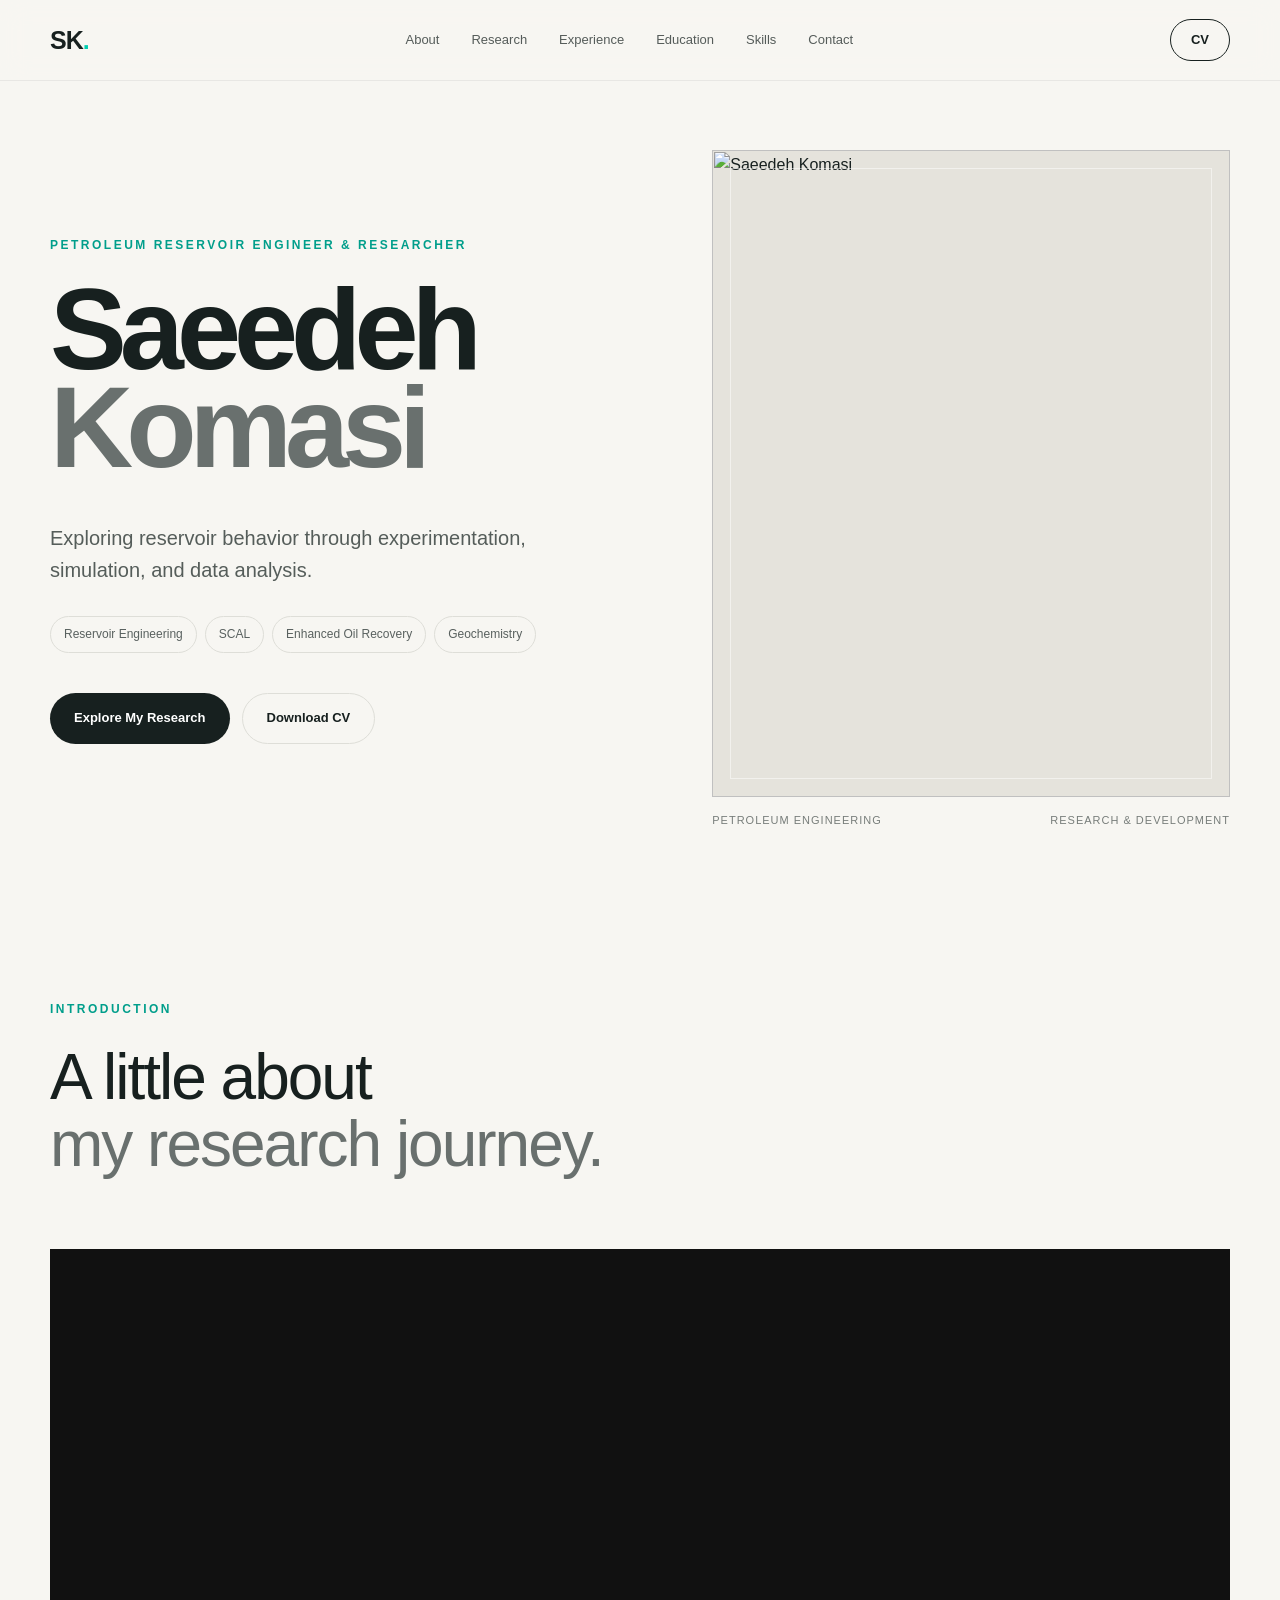
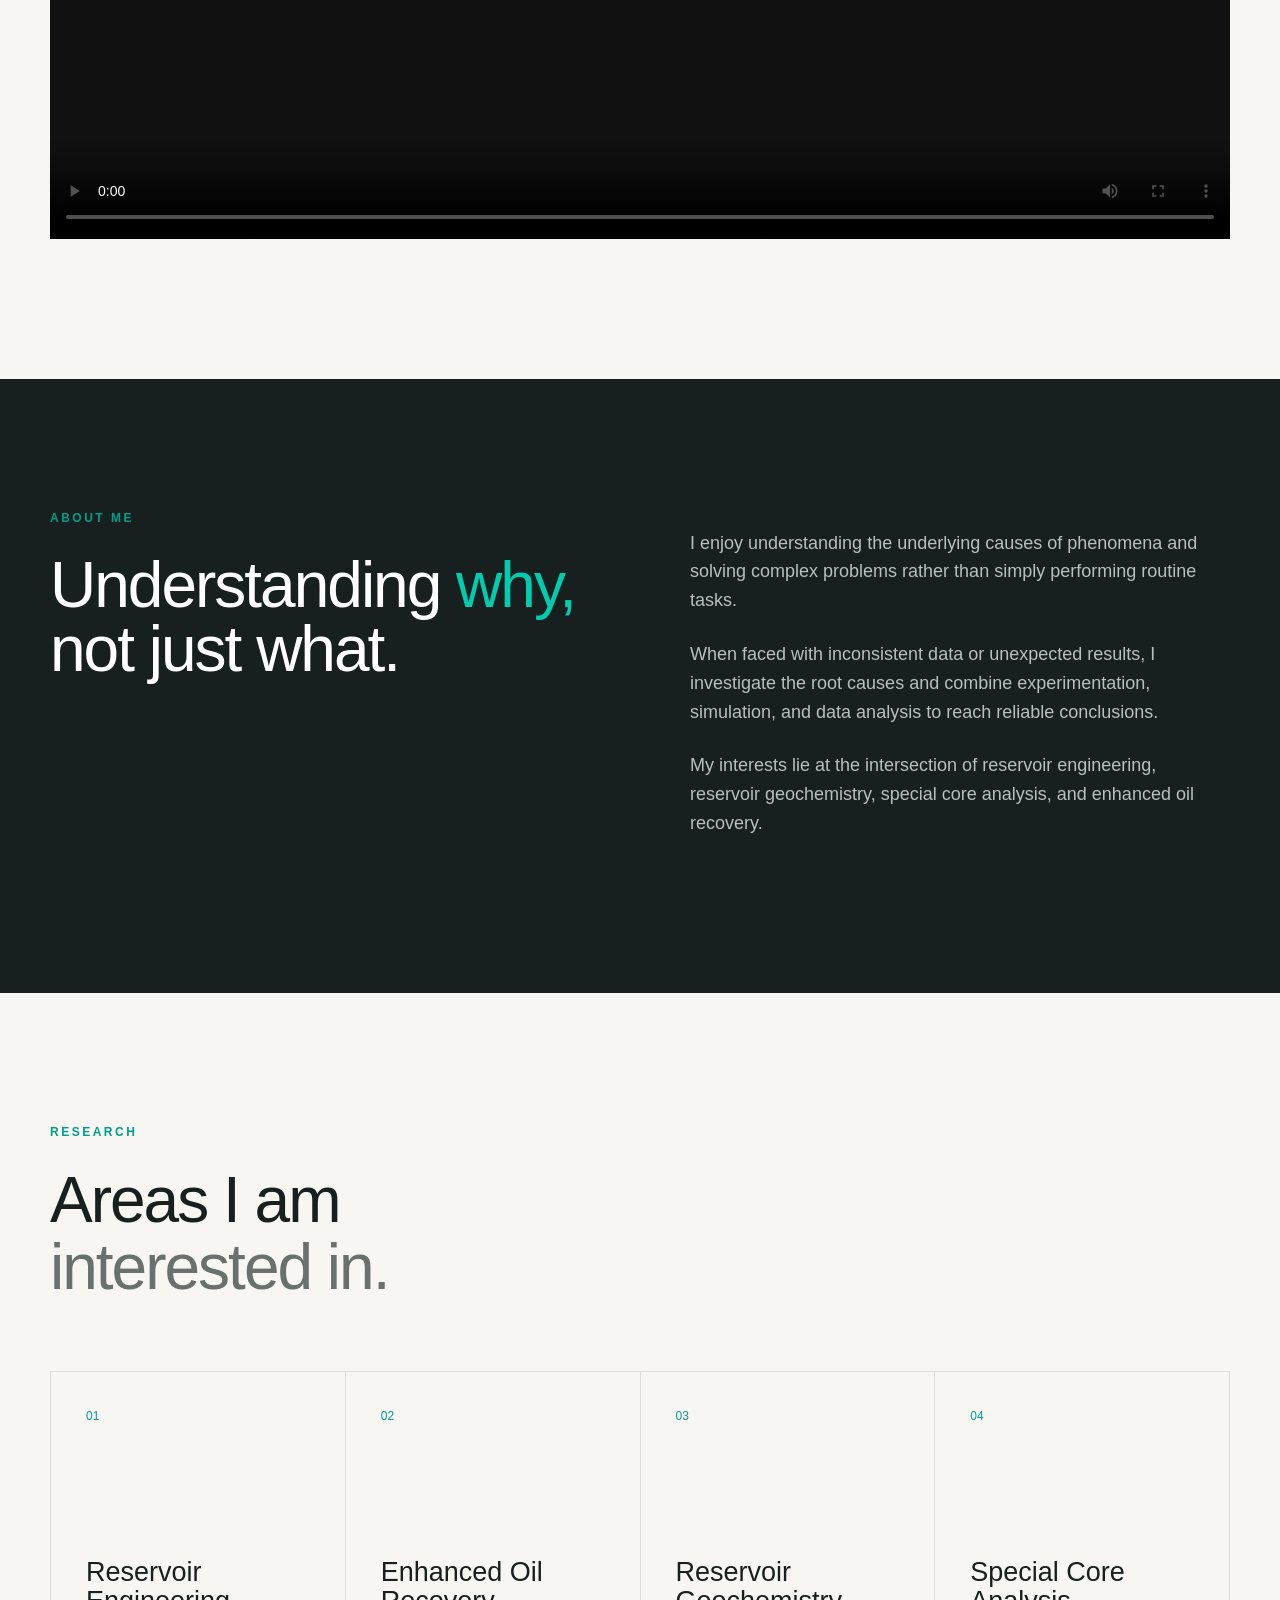
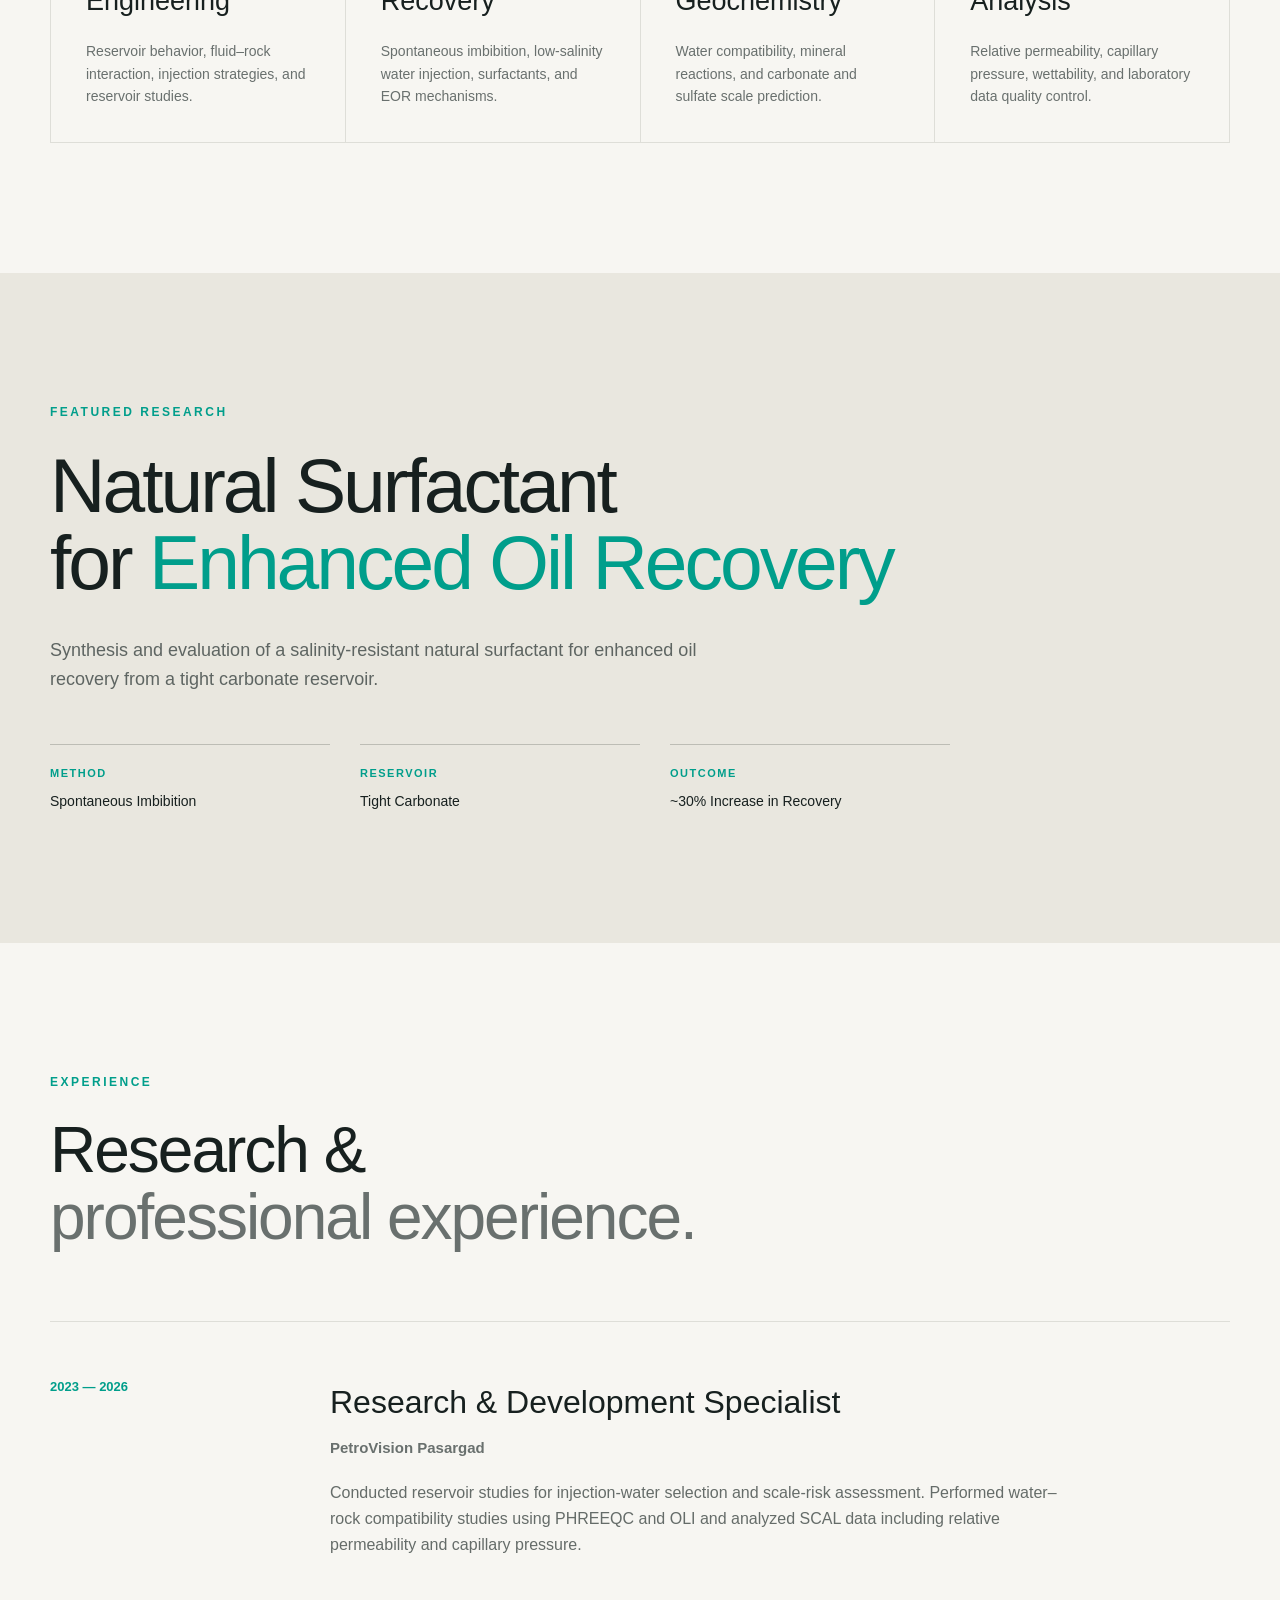
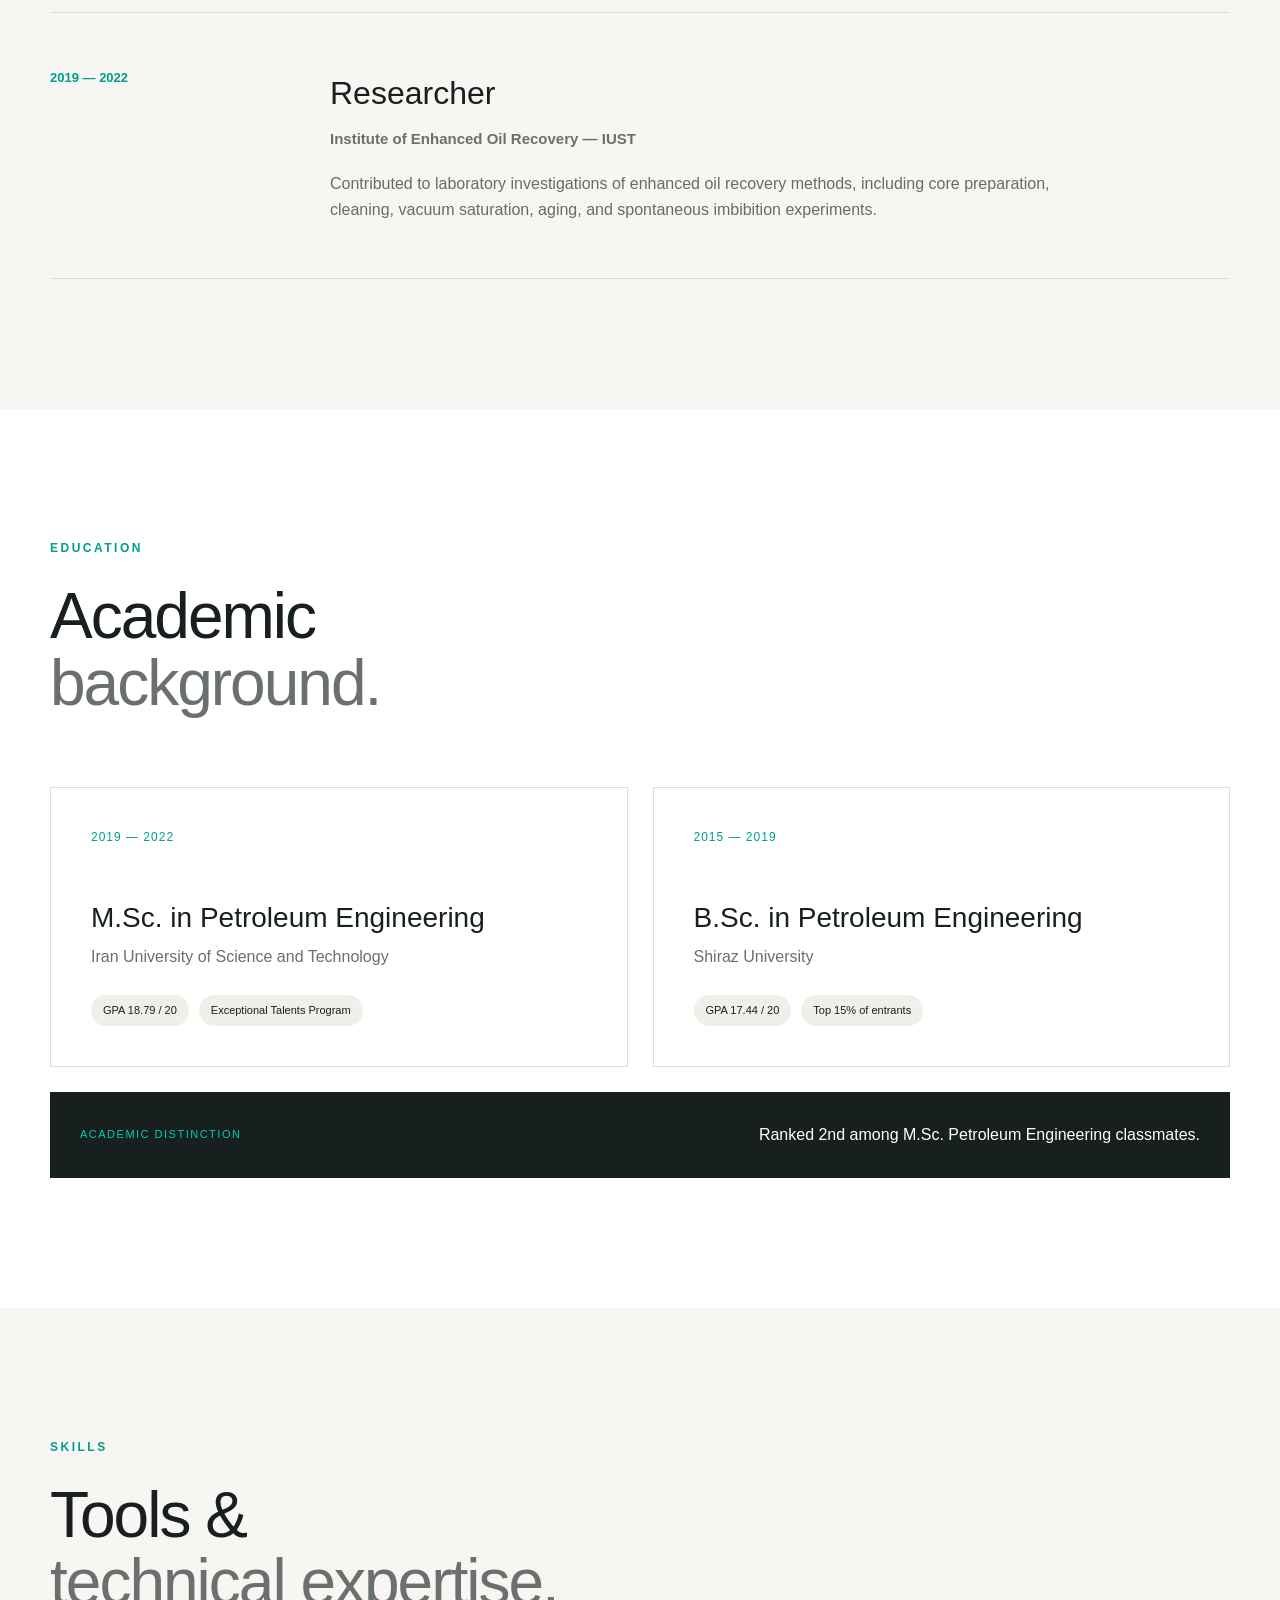
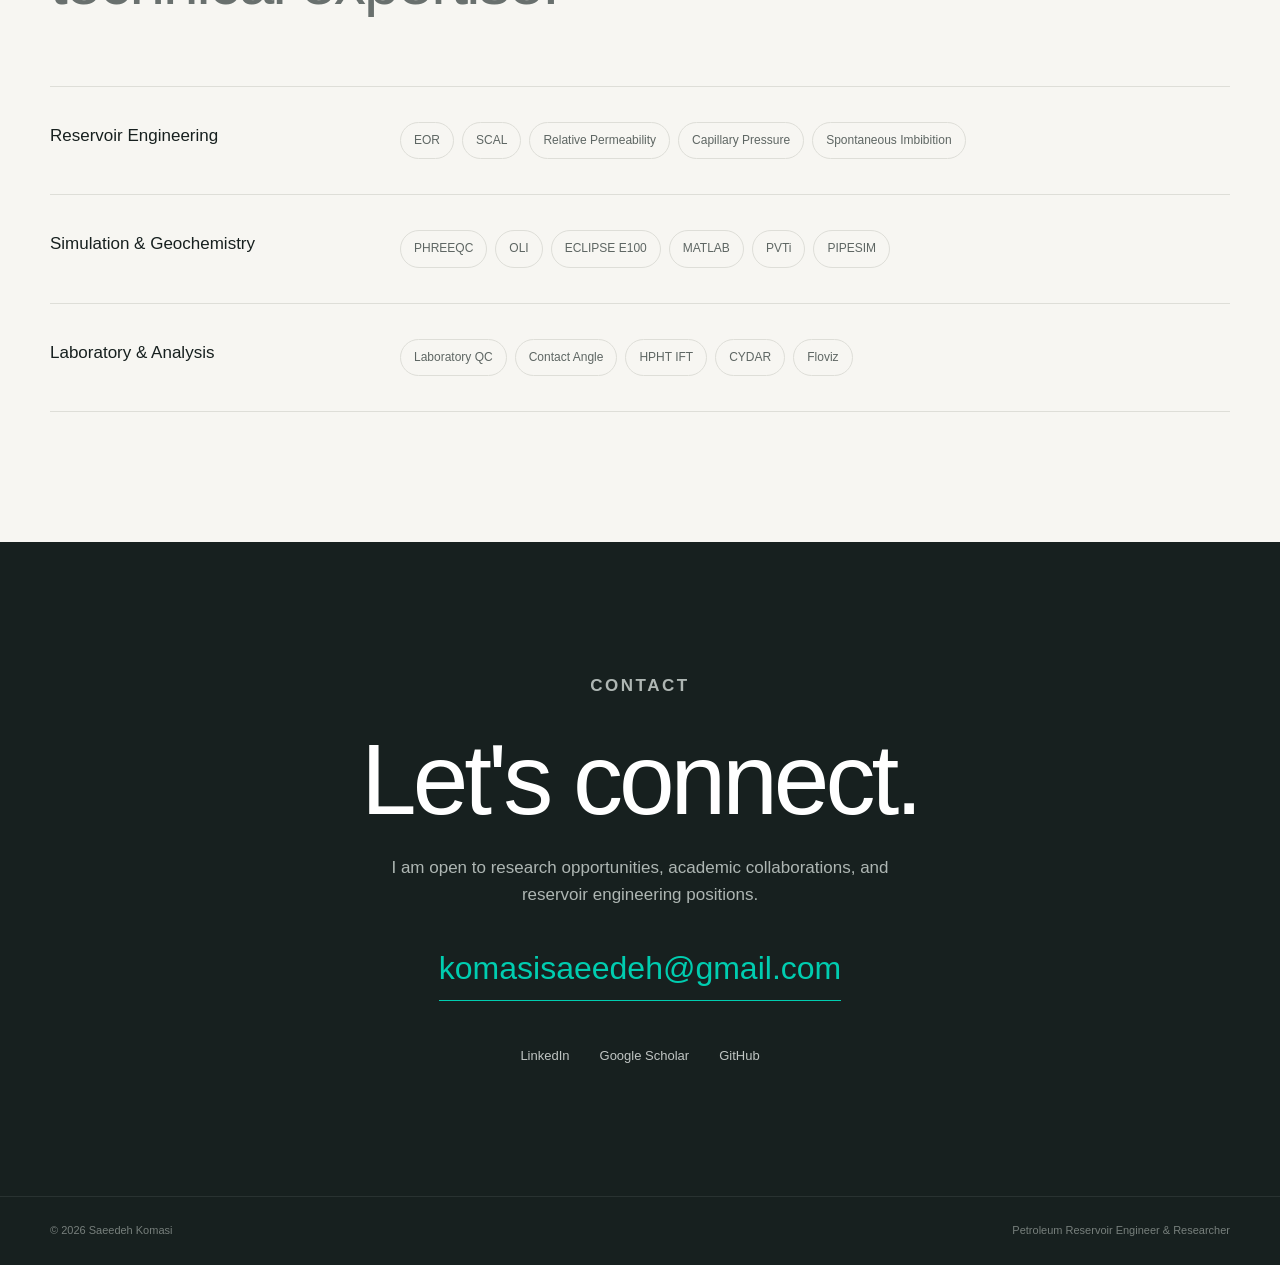
==== index.html @ 56d5b91a "Update index.html" ====
<html lang="en">
<head>
    <meta charset="UTF-8">
    <meta name="viewport" content="width=device-width, initial-scale=1.0">

    <title>Saeedeh Komasi | Petroleum Reservoir Engineer & Researcher</title>

    <meta name="description"
          content="Saeedeh Komasi is a Petroleum Reservoir Engineer and Researcher specializing in Reservoir Engineering, Geochemistry, SCAL, and Enhanced Oil Recovery.">

    <link rel="stylesheet" href="style.css">
</head>

<body>

<!-- =========================
     NAVIGATION
========================= -->

<header class="navbar">
    <div class="nav-container">

        <a href="#home" class="logo">
            SK<span>.</span>
        </a>

        <nav class="nav-menu">
            <a href="#about">About</a>
            <a href="#research">Research</a>
            <a href="#experience">Experience</a>
            <a href="#education">Education</a>
            <a href="#skills">Skills</a>
            <a href="#contact">Contact</a>
        </nav>

        <a href="assets/documents/Saeedeh_Komasi_CV.pdf"
           class="nav-cv"
           target="_blank">
            CV
        </a>

    </div>
</header>


<main>

<!-- =========================
     HERO
========================= -->

<section id="home" class="hero">

    <div class="hero-container">

        <div class="hero-content">

            <p class="eyebrow">
                PETROLEUM RESERVOIR ENGINEER & RESEARCHER
            </p>

            <h1>
                Saeedeh<br>
                <span>Komasi</span>
            </h1>

            <p class="hero-description">
                Exploring reservoir behavior through
                experimentation, simulation, and data analysis.
            </p>

            <div class="hero-tags">
                <span>Reservoir Engineering</span>
                <span>SCAL</span>
                <span>Enhanced Oil Recovery</span>
                <span>Geochemistry</span>
            </div>

            <div class="hero-buttons">

                <a href="#research" class="btn btn-primary">
                    Explore My Research
                </a>

                <a href="assets/documents/Saeedeh_Komasi_CV.pdf"
                   class="btn btn-secondary"
                   target="_blank">
                    Download CV
                </a>

            </div>

        </div>


        <!-- PROFILE IMAGE -->

        <div class="hero-image">

            <div class="image-frame">

                <!--
                PLACE YOUR PHOTO HERE

                File:
                assets/images/profile.jpg
                -->

                <img src="assets/images/profile.jpg"
                     alt="Saeedeh Komasi">

            </div>

            <div class="image-caption">
                <span>Petroleum Engineering</span>
                <span>Research & Development</span>
            </div>

        </div>

    </div>

</section>


<!-- =========================
     INTRODUCTION VIDEO
========================= -->

<section class="video-section">

    <div class="section-container">

        <div class="section-heading">

            <p class="section-label">
                INTRODUCTION
            </p>

            <h2>
                A little about<br>
                <span>my research journey.</span>
            </h2>

        </div>


        <div class="video-wrapper">

            <!--
            PLACE YOUR INTRODUCTION VIDEO HERE

            File:
            assets/video/introduction.mp4
            -->

            <video controls poster="assets/images/video-cover.jpg">

                <source src="assets/video/introduction.mp4"
                        type="video/mp4">

                Your browser does not support the video tag.

            </video>

        </div>

    </div>

</section>


<!-- =========================
     ABOUT
========================= -->

<section id="about" class="about section">

    <div class="section-container about-grid">

        <div>

            <p class="section-label">
                ABOUT ME
            </p>

            <h2>
                Understanding <span>why,</span><br>
                not just what.
            </h2>

        </div>


        <div class="about-text">

            <p>
                I enjoy understanding the underlying causes of phenomena
                and solving complex problems rather than simply performing
                routine tasks.
            </p>

            <p>
                When faced with inconsistent data or unexpected results,
                I investigate the root causes and combine experimentation,
                simulation, and data analysis to reach reliable conclusions.
            </p>

            <p>
                My interests lie at the intersection of reservoir engineering,
                reservoir geochemistry, special core analysis, and enhanced
                oil recovery.
            </p>

        </div>

    </div>

</section>


<!-- =========================
     RESEARCH INTERESTS
========================= -->

<section id="research" class="research section">

    <div class="section-container">

        <div class="section-heading">

            <p class="section-label">
                RESEARCH
            </p>

            <h2>
                Areas I am<br>
                <span>interested in.</span>
            </h2>

        </div>


        <div class="research-grid">

            <article class="research-card">

                <span class="card-number">01</span>

                <h3>
                    Reservoir<br>
                    Engineering
                </h3>

                <p>
                    Reservoir behavior, fluid–rock interaction,
                    injection strategies, and reservoir studies.
                </p>

            </article>


            <article class="research-card">

                <span class="card-number">02</span>

                <h3>
                    Enhanced Oil<br>
                    Recovery
                </h3>

                <p>
                    Spontaneous imbibition, low-salinity water injection,
                    surfactants, and EOR mechanisms.
                </p>

            </article>


            <article class="research-card">

                <span class="card-number">03</span>

                <h3>
                    Reservoir<br>
                    Geochemistry
                </h3>

                <p>
                    Water compatibility, mineral reactions,
                    and carbonate and sulfate scale prediction.
                </p>

            </article>


            <article class="research-card">

                <span class="card-number">04</span>

                <h3>
                    Special Core<br>
                    Analysis
                </h3>

                <p>
                    Relative permeability, capillary pressure,
                    wettability, and laboratory data quality control.
                </p>

            </article>

        </div>

    </div>

</section>


<!-- =========================
     FEATURED RESEARCH PROJECT
========================= -->

<section class="featured-project section">

    <div class="section-container">

        <div class="featured-project-content">

            <div>

                <p class="section-label">
                    FEATURED RESEARCH
                </p>

                <h2>
                    Natural Surfactant<br>
                    for <span>Enhanced Oil Recovery</span>
                </h2>

                <p class="project-description">
                    Synthesis and evaluation of a salinity-resistant
                    natural surfactant for enhanced oil recovery
                    from a tight carbonate reservoir.
                </p>

                <div class="project-details">

                    <div>
                        <strong>Method</strong>
                        <span>Spontaneous Imbibition</span>
                    </div>

                    <div>
                        <strong>Reservoir</strong>
                        <span>Tight Carbonate</span>
                    </div>

                    <div>
                        <strong>Outcome</strong>
                        <span>~30% Increase in Recovery</span>
                    </div>

                </div>

            </div>

        </div>

    </div>

</section>


<!-- =========================
     EXPERIENCE
========================= -->

<section id="experience" class="experience section">

    <div class="section-container">

        <div class="section-heading">

            <p class="section-label">
                EXPERIENCE
            </p>

            <h2>
                Research &<br>
                <span>professional experience.</span>
            </h2>

        </div>


        <div class="timeline">

            <div class="timeline-item">

                <div class="timeline-date">
                    2023 — 2026
                </div>

                <div class="timeline-content">

                    <h3>
                        Research & Development Specialist
                    </h3>

                    <h4>
                        PetroVision Pasargad
                    </h4>

                    <p>
                        Conducted reservoir studies for injection-water
                        selection and scale-risk assessment. Performed
                        water–rock compatibility studies using PHREEQC
                        and OLI and analyzed SCAL data including relative
                        permeability and capillary pressure.
                    </p>

                </div>

            </div>


            <div class="timeline-item">

                <div class="timeline-date">
                    2019 — 2022
                </div>

                <div class="timeline-content">

                    <h3>
                        Researcher
                    </h3>

                    <h4>
                        Institute of Enhanced Oil Recovery — IUST
                    </h4>

                    <p>
                        Contributed to laboratory investigations of
                        enhanced oil recovery methods, including core
                        preparation, cleaning, vacuum saturation,
                        aging, and spontaneous imbibition experiments.
                    </p>

                </div>

            </div>

        </div>

    </div>

</section>


<!-- =========================
     EDUCATION
========================= -->

<section id="education" class="education section">

    <div class="section-container">

        <div class="section-heading">

            <p class="section-label">
                EDUCATION
            </p>

            <h2>
                Academic<br>
                <span>background.</span>
            </h2>

        </div>


        <div class="education-grid">

            <div class="education-card">

                <span class="education-year">
                    2019 — 2022
                </span>

                <h3>
                    M.Sc. in Petroleum Engineering
                </h3>

                <p>
                    Iran University of Science and Technology
                </p>

                <div class="education-meta">
                    <span>GPA 18.79 / 20</span>
                    <span>Exceptional Talents Program</span>
                </div>

            </div>


            <div class="education-card">

                <span class="education-year">
                    2015 — 2019
                </span>

                <h3>
                    B.Sc. in Petroleum Engineering
                </h3>

                <p>
                    Shiraz University
                </p>

                <div class="education-meta">
                    <span>GPA 17.44 / 20</span>
                    <span>Top 15% of entrants</span>
                </div>

            </div>

        </div>


        <div class="achievement">

            <span>ACADEMIC DISTINCTION</span>

            <strong>
                Ranked 2nd among M.Sc. Petroleum Engineering classmates.
            </strong>

        </div>

    </div>

</section>


<!-- =========================
     SKILLS
========================= -->

<section id="skills" class="skills section">

    <div class="section-container">

        <div class="section-heading">

            <p class="section-label">
                SKILLS
            </p>

            <h2>
                Tools &<br>
                <span>technical expertise.</span>
            </h2>

        </div>


        <div class="skills-list">

            <div class="skill-group">

                <h3>
                    Reservoir Engineering
                </h3>

                <div class="skill-tags">
                    <span>EOR</span>
                    <span>SCAL</span>
                    <span>Relative Permeability</span>
                    <span>Capillary Pressure</span>
                    <span>Spontaneous Imbibition</span>
                </div>

            </div>


            <div class="skill-group">

                <h3>
                    Simulation & Geochemistry
                </h3>

                <div class="skill-tags">
                    <span>PHREEQC</span>
                    <span>OLI</span>
                    <span>ECLIPSE E100</span>
                    <span>MATLAB</span>
                    <span>PVTi</span>
                    <span>PIPESIM</span>
                </div>

            </div>


            <div class="skill-group">

                <h3>
                    Laboratory & Analysis
                </h3>

                <div class="skill-tags">
                    <span>Laboratory QC</span>
                    <span>Contact Angle</span>
                    <span>HPHT IFT</span>
                    <span>CYDAR</span>
                    <span>Floviz</span>
                </div>

            </div>

        </div>

    </div>

</section>


<!-- =========================
     CONTACT
========================= -->

<section id="contact" class="contact section">

    <div class="section-container contact-container">

        <p class="section-label">
            CONTACT
        </p>

        <h2>
            Let's connect.
        </h2>

        <p>
            I am open to research opportunities,
            academic collaborations, and reservoir
            engineering positions.
        </p>

        <a href="mailto:komasisaeedeh@gmail.com"
           class="email-link">
            komasisaeedeh@gmail.com
        </a>

        <div class="contact-links">

            <a href="#" target="_blank">
                LinkedIn
            </a>

            <a href="#" target="_blank">
                Google Scholar
            </a>

            <a href="https://github.com/saeedeh-komasi"
               target="_blank">
                GitHub
            </a>

        </div>

    </div>

</section>

</main>


<!-- =========================
     FOOTER
========================= -->

<footer>

    <div class="footer-container">

        <span>
            © 2026 Saeedeh Komasi
        </span>

        <span>
            Petroleum Reservoir Engineer & Researcher
        </span>

    </div>

</footer>


</body>
</html>
---- style.css ----
/* =========================================
   RESET
========================================= */

* {
    margin: 0;
    padding: 0;
    box-sizing: border-box;
}

html {
    scroll-behavior: smooth;
}

body {
    font-family: Arial, Helvetica, sans-serif;
    background: #f7f6f2;
    color: #17201f;
    line-height: 1.6;
}

a {
    color: inherit;
    text-decoration: none;
}

img {
    max-width: 100%;
    display: block;
}


/* =========================================
   VARIABLES
========================================= */

:root {
    --background: #f7f6f2;
    --dark: #17201f;
    --muted: #69706e;
    --accent: #00cdb0;
    --accent-dark: #009e8b;
    --white: #ffffff;
    --border: #deded8;

    --container: 1180px;
}


/* =========================================
   GENERAL
========================================= */

.section {
    padding: 130px 0;
}

.section-container {
    width: min(var(--container), calc(100% - 80px));
    margin: auto;
}

.section-label,
.eyebrow {
    font-size: 12px;
    letter-spacing: 2.5px;
    font-weight: 700;
    color: var(--accent-dark);
    margin-bottom: 25px;
}

.section-heading {
    margin-bottom: 70px;
}

.section-heading h2 {
    font-size: clamp(42px, 5vw, 70px);
    line-height: 1.05;
    font-weight: 500;
    letter-spacing: -2px;
}

.section-heading h2 span {
    color: var(--muted);
}


/* =========================================
   NAVBAR
========================================= */

.navbar {
    position: fixed;
    top: 0;
    left: 0;
    width: 100%;
    z-index: 1000;

    background: rgba(247, 246, 242, 0.88);
    backdrop-filter: blur(14px);

    border-bottom: 1px solid rgba(0, 0, 0, 0.06);
}

.nav-container {
    width: min(var(--container), calc(100% - 80px));
    height: 80px;
    margin: auto;

    display: flex;
    align-items: center;
    justify-content: space-between;
}

.logo {
    font-size: 25px;
    font-weight: 800;
    letter-spacing: -1px;
}

.logo span {
    color: var(--accent);
}

.nav-menu {
    display: flex;
    align-items: center;
    gap: 32px;
}

.nav-menu a {
    font-size: 13px;
    color: #555c5a;
    transition: 0.25s ease;
}

.nav-menu a:hover {
    color: var(--dark);
}

.nav-cv {
    padding: 10px 20px;
    border: 1px solid var(--dark);
    border-radius: 50px;

    font-size: 13px;
    font-weight: 600;

    transition: 0.25s ease;
}

.nav-cv:hover {
    background: var(--dark);
    color: white;
}


/* =========================================
   HERO
========================================= */

.hero {
    min-height: 100vh;
    padding-top: 80px;

    display: flex;
    align-items: center;
}

.hero-container {
    width: min(var(--container), calc(100% - 80px));
    margin: auto;

    display: grid;
    grid-template-columns: 1.05fr 0.95fr;
    gap: 90px;

    align-items: center;
}

.hero-content {
    padding: 60px 0;
}

.hero h1 {
    font-size: clamp(70px, 9vw, 125px);
    line-height: 0.85;
    letter-spacing: -7px;
    font-weight: 600;

    margin-bottom: 45px;
}

.hero h1 span {
    color: var(--muted);
}

.hero-description {
    max-width: 550px;

    font-size: 20px;
    line-height: 1.6;

    color: #555d5a;

    margin-bottom: 30px;
}

.hero-tags {
    display: flex;
    flex-wrap: wrap;
    gap: 8px;
    margin-bottom: 40px;
}

.hero-tags span {
    padding: 8px 13px;

    border: 1px solid var(--border);
    border-radius: 30px;

    font-size: 12px;
    color: #59615f;
}

.hero-buttons {
    display: flex;
    gap: 12px;
    flex-wrap: wrap;
}

.btn {
    display: inline-flex;
    align-items: center;
    justify-content: center;

    padding: 14px 24px;
    border-radius: 50px;

    font-size: 13px;
    font-weight: 600;

    transition: 0.25s ease;
}

.btn-primary {
    background: var(--dark);
    color: white;
}

.btn-primary:hover {
    background: var(--accent);
    color: var(--dark);
}

.btn-secondary {
    border: 1px solid var(--border);
}

.btn-secondary:hover {
    border-color: var(--dark);
}


/* =========================================
   HERO IMAGE
========================================= */

.hero-image {
    position: relative;
}

.image-frame {
    position: relative;

    width: 100%;
    aspect-ratio: 4 / 5;

    overflow: hidden;

    background: #e5e3dc;
}

.image-frame::after {
    content: "";

    position: absolute;
    inset: 18px;

    border: 1px solid rgba(255, 255, 255, 0.5);

    pointer-events: none;
}

.image-frame img {
    width: 100%;
    height: 100%;

    object-fit: cover;
}

.image-caption {
    display: flex;
    justify-content: space-between;

    margin-top: 15px;

    font-size: 11px;
    letter-spacing: 1px;
    text-transform: uppercase;

    color: #777d7a;
}


/* =========================================
   VIDEO
========================================= */

.video-section {
    padding: 100px 0 140px;
}

.video-wrapper {
    width: 100%;

    background: #111;

    overflow: hidden;
}

.video-wrapper video {
    width: 100%;
    display: block;

    aspect-ratio: 16 / 8;
    object-fit: cover;
}


/* =========================================
   ABOUT
========================================= */

.about {
    background: var(--dark);
    color: white;
}

.about-grid {
    display: grid;
    grid-template-columns: 1fr 1fr;
    gap: 100px;
}

.about h2 {
    font-size: clamp(45px, 5vw, 70px);
    line-height: 1;
    letter-spacing: -2px;
    font-weight: 500;
}

.about h2 span {
    color: var(--accent);
}

.about-text {
    padding-top: 20px;
}

.about-text p {
    font-size: 18px;
    color: #b8bfbd;

    margin-bottom: 25px;
}


/* =========================================
   RESEARCH
========================================= */

.research {
    background: #f7f6f2;
}

.research-grid {
    display: grid;
    grid-template-columns: repeat(4, 1fr);
    gap: 1px;

    background: var(--border);

    border: 1px solid var(--border);
}

.research-card {
    background: var(--background);

    min-height: 370px;

    padding: 35px;

    display: flex;
    flex-direction: column;

    transition: 0.3s ease;
}

.research-card:hover {
    background: white;
    transform: translateY(-5px);
}

.card-number {
    font-size: 12px;
    color: var(--accent-dark);

    margin-bottom: auto;
}

.research-card h3 {
    font-size: 27px;
    line-height: 1.05;

    font-weight: 500;

    margin-bottom: 25px;
}

.research-card p {
    color: var(--muted);
    font-size: 14px;
}


/* =========================================
   FEATURED PROJECT
========================================= */

.featured-project {
    background: #e9e7df;
}

.featured-project-content {
    max-width: 900px;
}

.featured-project h2 {
    font-size: clamp(45px, 6vw, 80px);
    line-height: 1;
    letter-spacing: -3px;
    font-weight: 500;

    margin-bottom: 35px;
}

.featured-project h2 span {
    color: var(--accent-dark);
}

.project-description {
    max-width: 650px;

    font-size: 18px;
    color: #5e6562;

    margin-bottom: 50px;
}

.project-details {
    display: grid;
    grid-template-columns: repeat(3, 1fr);
    gap: 30px;
}

.project-details div {
    padding-top: 20px;
    border-top: 1px solid #bdbdb5;
}

.project-details strong,
.project-details span {
    display: block;
}

.project-details strong {
    font-size: 11px;
    text-transform: uppercase;
    letter-spacing: 1.5px;

    margin-bottom: 8px;

    color: var(--accent-dark);
}

.project-details span {
    font-size: 14px;
}


/* =========================================
   EXPERIENCE
========================================= */

.timeline {
    border-top: 1px solid var(--border);
}

.timeline-item {
    display: grid;
    grid-template-columns: 220px 1fr;
    gap: 60px;

    padding: 55px 0;

    border-bottom: 1px solid var(--border);
}

.timeline-date {
    color: var(--accent-dark);
    font-size: 13px;
    font-weight: 600;
}

.timeline-content {
    max-width: 750px;
}

.timeline-content h3 {
    font-size: 32px;
    font-weight: 500;

    margin-bottom: 8px;
}

.timeline-content h4 {
    font-size: 15px;
    font-weight: 600;

    color: var(--muted);

    margin-bottom: 20px;
}

.timeline-content p {
    color: #656c69;
    font-size: 16px;
}


/* =========================================
   EDUCATION
========================================= */

.education {
    background: white;
}

.education-grid {
    display: grid;
    grid-template-columns: 1fr 1fr;
    gap: 25px;
}

.education-card {
    border: 1px solid var(--border);

    padding: 40px;

    min-height: 280px;

    display: flex;
    flex-direction: column;
}

.education-year {
    color: var(--accent-dark);

    font-size: 12px;
    letter-spacing: 1px;

    margin-bottom: auto;
}

.education-card h3 {
    font-size: 28px;
    line-height: 1.1;
    font-weight: 500;

    margin-bottom: 10px;
}

.education-card p {
    color: var(--muted);
}

.education-meta {
    display: flex;
    gap: 10px;
    flex-wrap: wrap;

    margin-top: 25px;
}

.education-meta span {
    padding: 7px 12px;

    background: #f0efe9;

    border-radius: 20px;

    font-size: 11px;
}

.achievement {
    margin-top: 25px;

    padding: 30px;

    background: var(--dark);
    color: white;

    display: flex;
    justify-content: space-between;
    align-items: center;

    gap: 30px;
}

.achievement span {
    font-size: 11px;
    letter-spacing: 1.5px;
    color: var(--accent);
}

.achievement strong {
    font-size: 16px;
    font-weight: 500;
}


/* =========================================
   SKILLS
========================================= */

.skills {
    background: var(--background);
}

.skills-list {
    border-top: 1px solid var(--border);
}

.skill-group {
    display: grid;
    grid-template-columns: 300px 1fr;

    gap: 50px;

    padding: 35px 0;

    border-bottom: 1px solid var(--border);
}

.skill-group h3 {
    font-size: 17px;
    font-weight: 500;
}

.skill-tags {
    display: flex;
    flex-wrap: wrap;
    gap: 8px;
}

.skill-tags span {
    border: 1px solid var(--border);

    padding: 8px 13px;

    border-radius: 30px;

    font-size: 12px;

    color: #5e6663;
}


/* =========================================
   CONTACT
========================================= */

.contact {
    background: var(--dark);
    color: white;

    text-align: center;
}

.contact-container {
    max-width: 900px;
}

.contact h2 {
    font-size: clamp(55px, 8vw, 100px);

    line-height: 0.9;

    letter-spacing: -4px;

    font-weight: 500;

    margin-bottom: 30px;
}

.contact p {
    max-width: 500px;

    margin: 0 auto 35px;

    color: #aeb6b3;

    font-size: 17px;
}

.email-link {
    display: inline-block;

    font-size: clamp(20px, 3vw, 32px);

    color: var(--accent);

    border-bottom: 1px solid var(--accent);

    padding-bottom: 5px;

    margin-bottom: 45px;
}

.contact-links {
    display: flex;
    justify-content: center;
    gap: 30px;
}

.contact-links a {
    font-size: 13px;

    color: #c0c5c3;

    transition: 0.25s ease;
}

.contact-links a:hover {
    color: var(--accent);
}


/* =========================================
   FOOTER
========================================= */

footer {
    background: var(--dark);
    color: #777f7c;

    padding: 25px 0;

    border-top: 1px solid rgba(255,255,255,0.08);
}

.footer-container {
    width: min(var(--container), calc(100% - 80px));

    margin: auto;

    display: flex;
    justify-content: space-between;

    font-size: 11px;
}


/* =========================================
   RESPONSIVE
========================================= */

@media (max-width: 1000px) {

    .nav-menu {
        display: none;
    }

    .hero-container {
        grid-template-columns: 1fr;
        gap: 50px;
    }

    .hero {
        padding-top: 130px;
    }

    .hero-image {
        max-width: 600px;
    }

    .research-grid {
        grid-template-columns: repeat(2, 1fr);
    }

    .about-grid {
        grid-template-columns: 1fr;
        gap: 50px;
    }

    .project-details {
        grid-template-columns: 1fr;
    }

    .skill-group {
        grid-template-columns: 1fr;
        gap: 20px;
    }
}


@media (max-width: 650px) {

    .section {
        padding: 90px 0;
    }

    .section-container,
    .nav-container,
    .hero-container,
    .footer-container {
        width: min(100% - 40px, var(--container));
    }

    .hero h1 {
        font-size: 70px;
        letter-spacing: -4px;
    }

    .hero-description {
        font-size: 17px;
    }

    .research-grid {
        grid-template-columns: 1fr;
    }

    .education-grid {
        grid-template-columns: 1fr;
    }

    .timeline-item {
        grid-template-columns: 1fr;
        gap: 15px;
    }

    .achievement {
        flex-direction: column;
        align-items: flex-start;
    }

    .contact h2 {
        letter-spacing: -2px;
    }

    .contact-links {
        flex-direction: column;
        gap: 15px;
    }

    .footer-container {
        flex-direction: column;
        gap: 10px;
    }
}
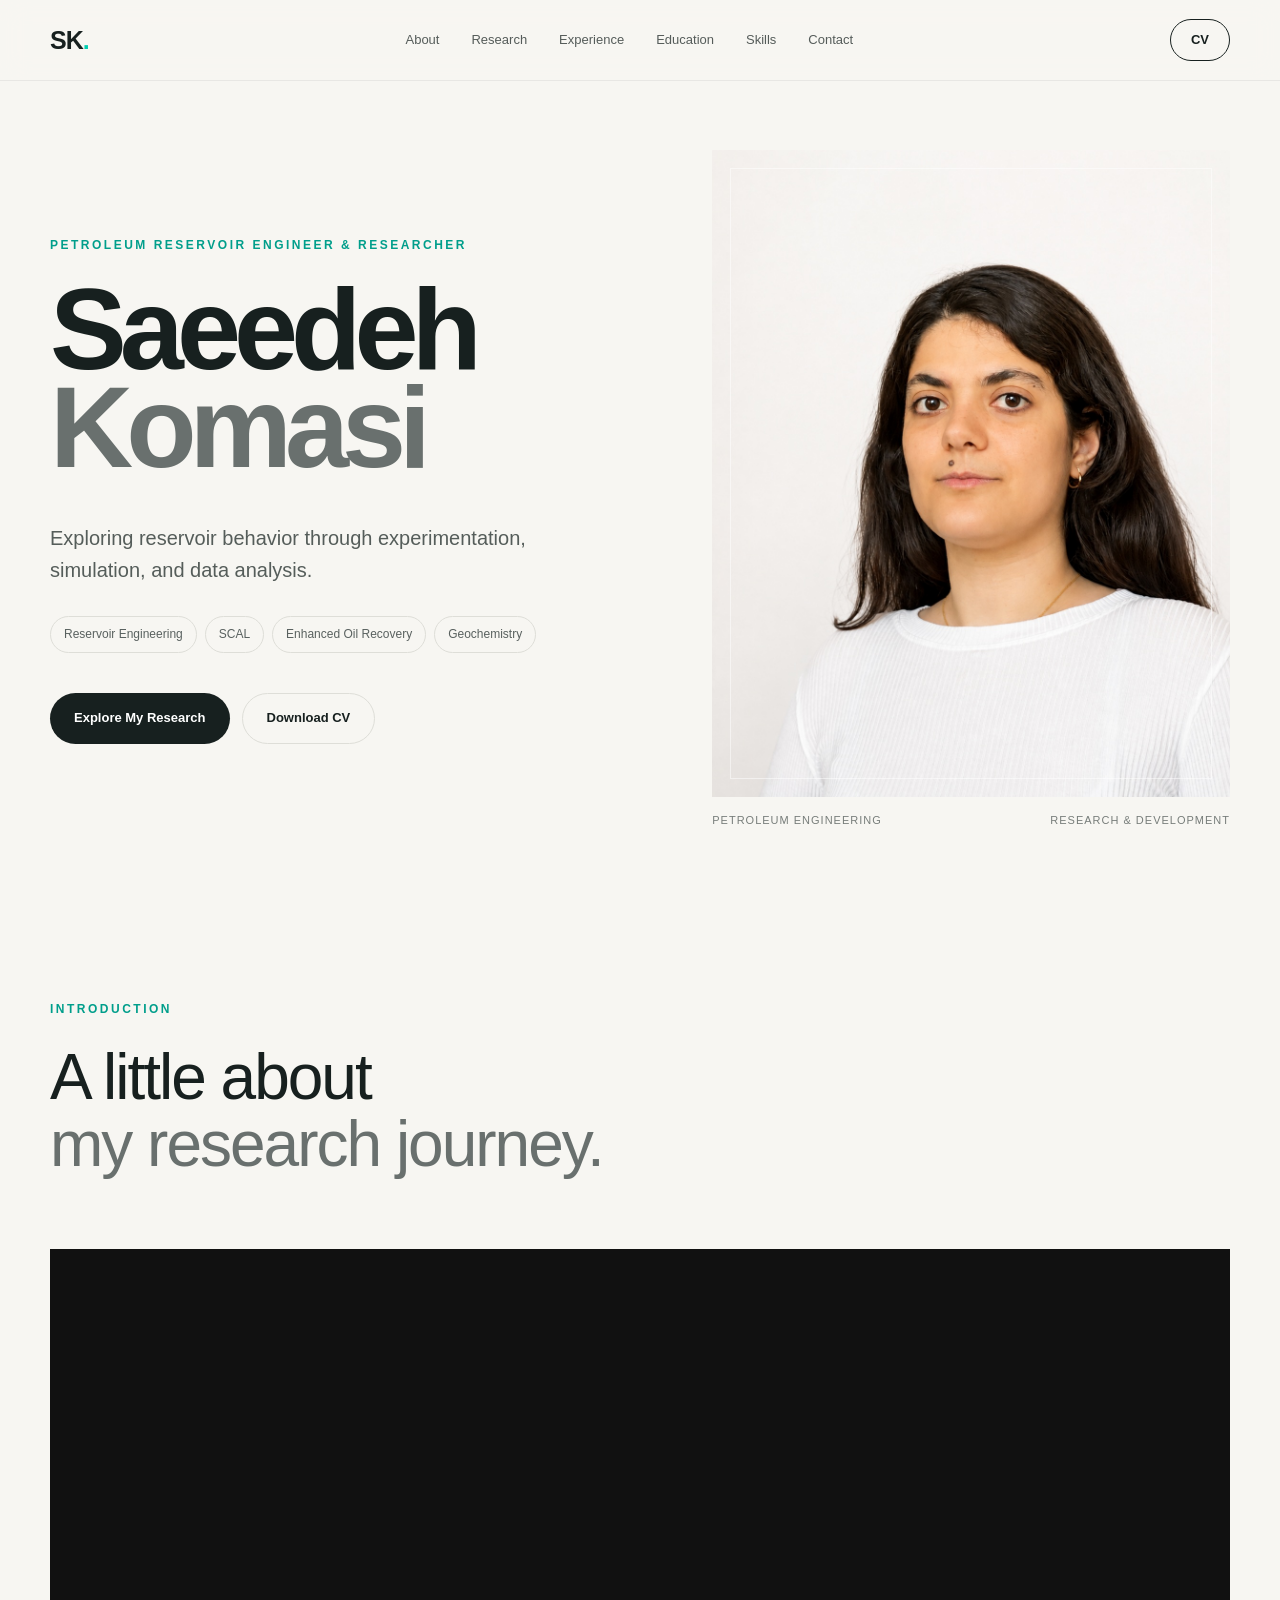
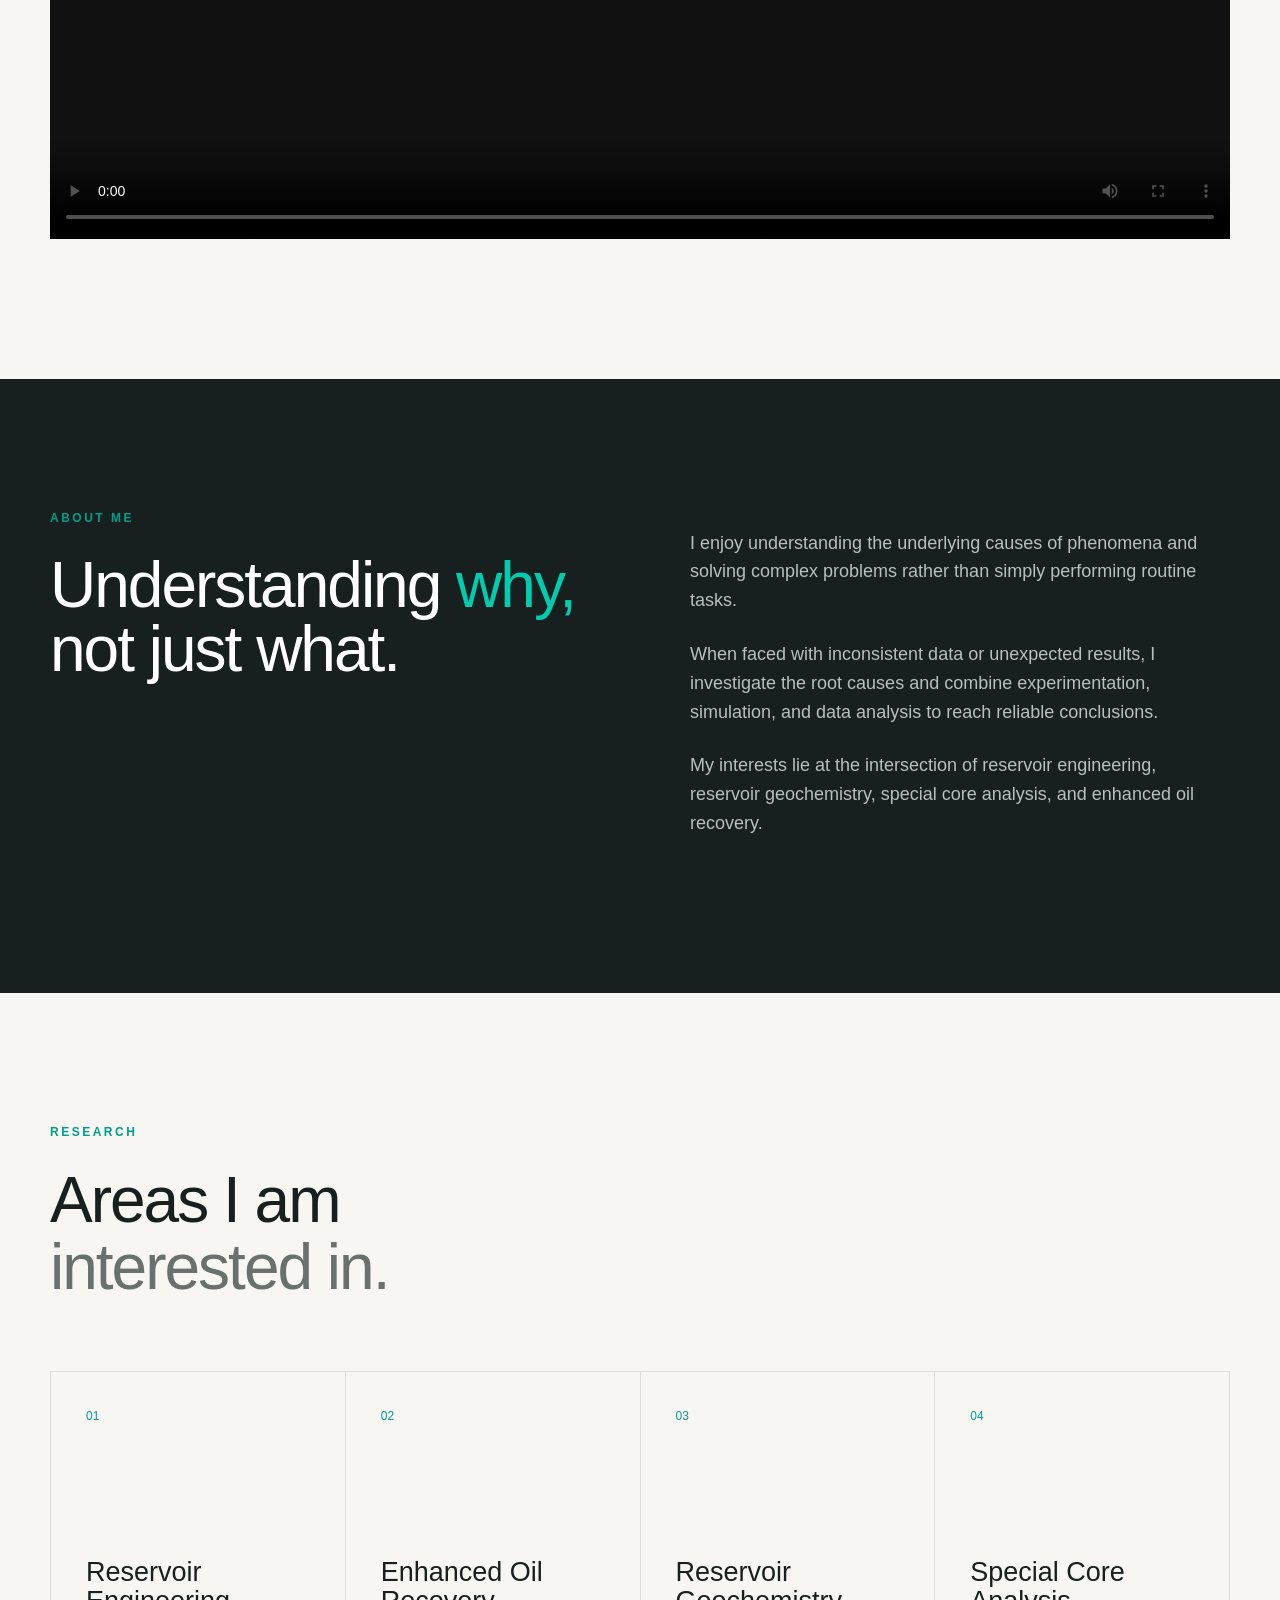
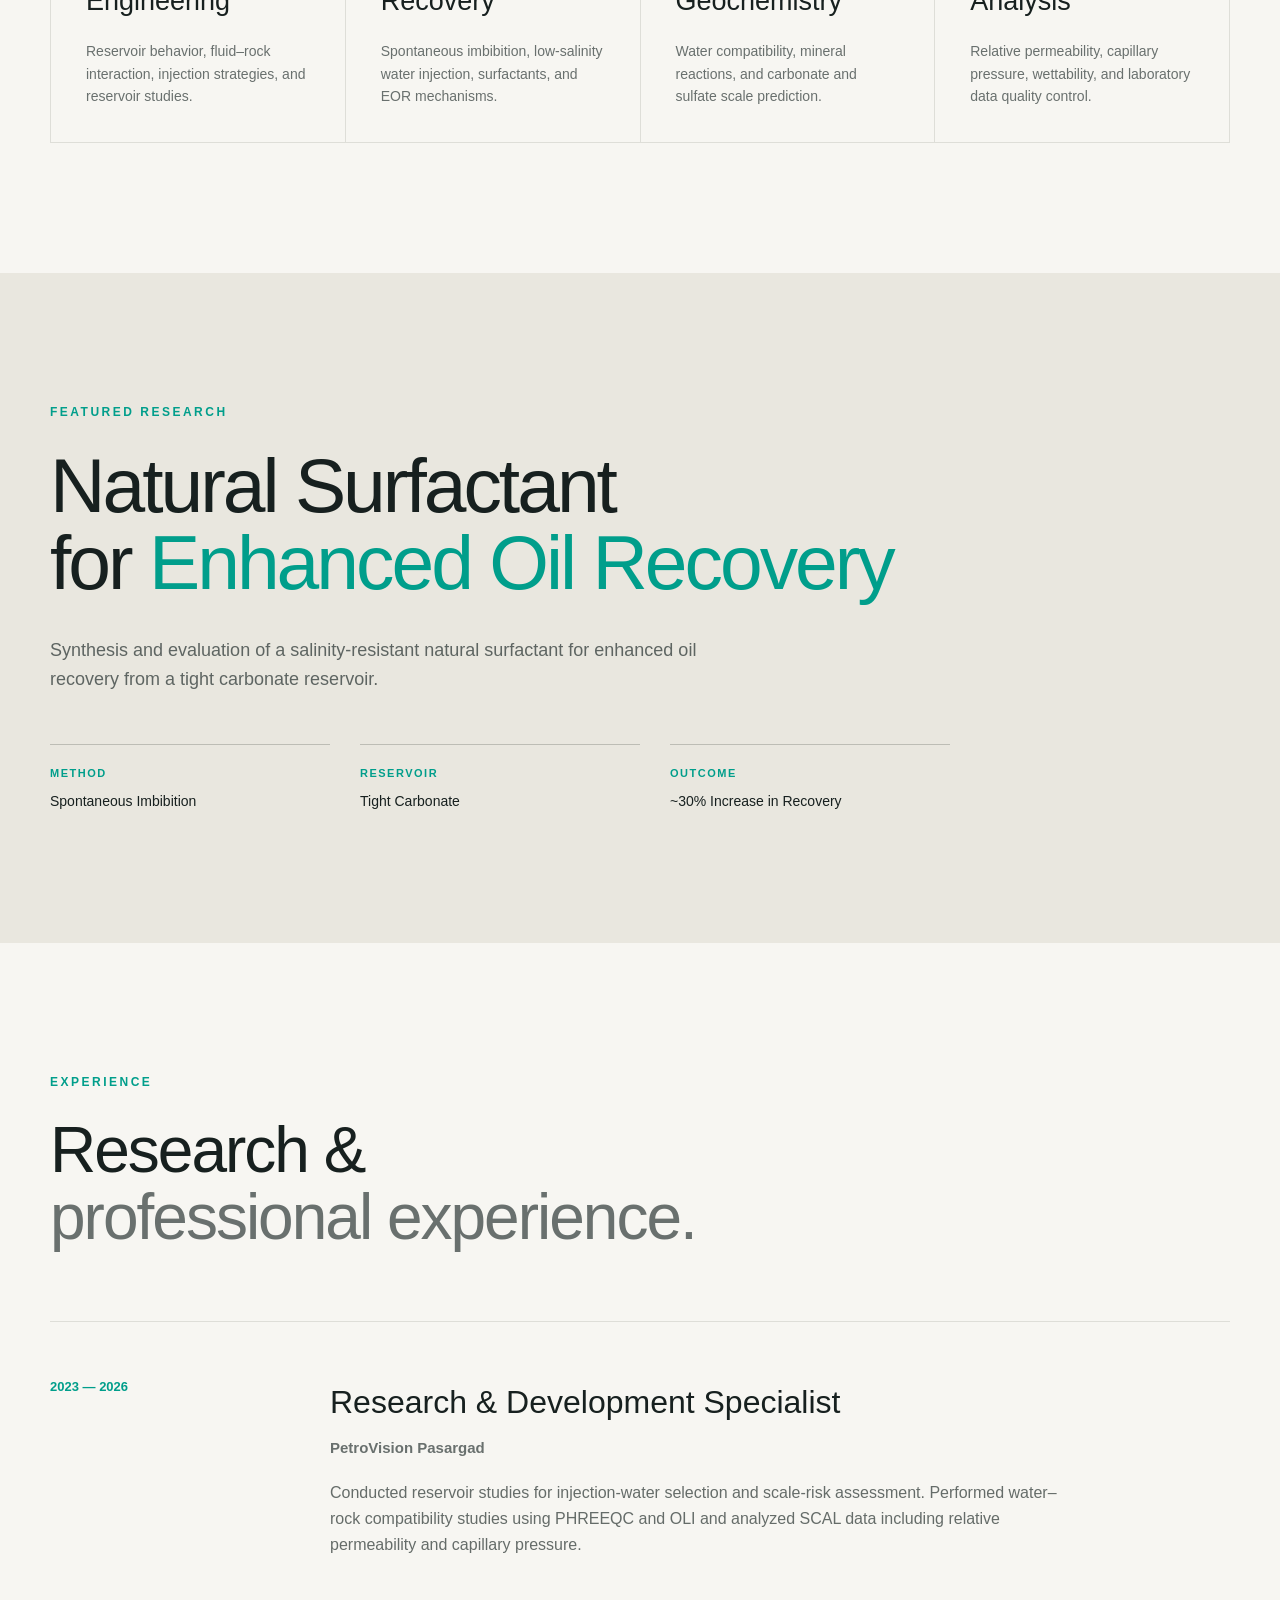
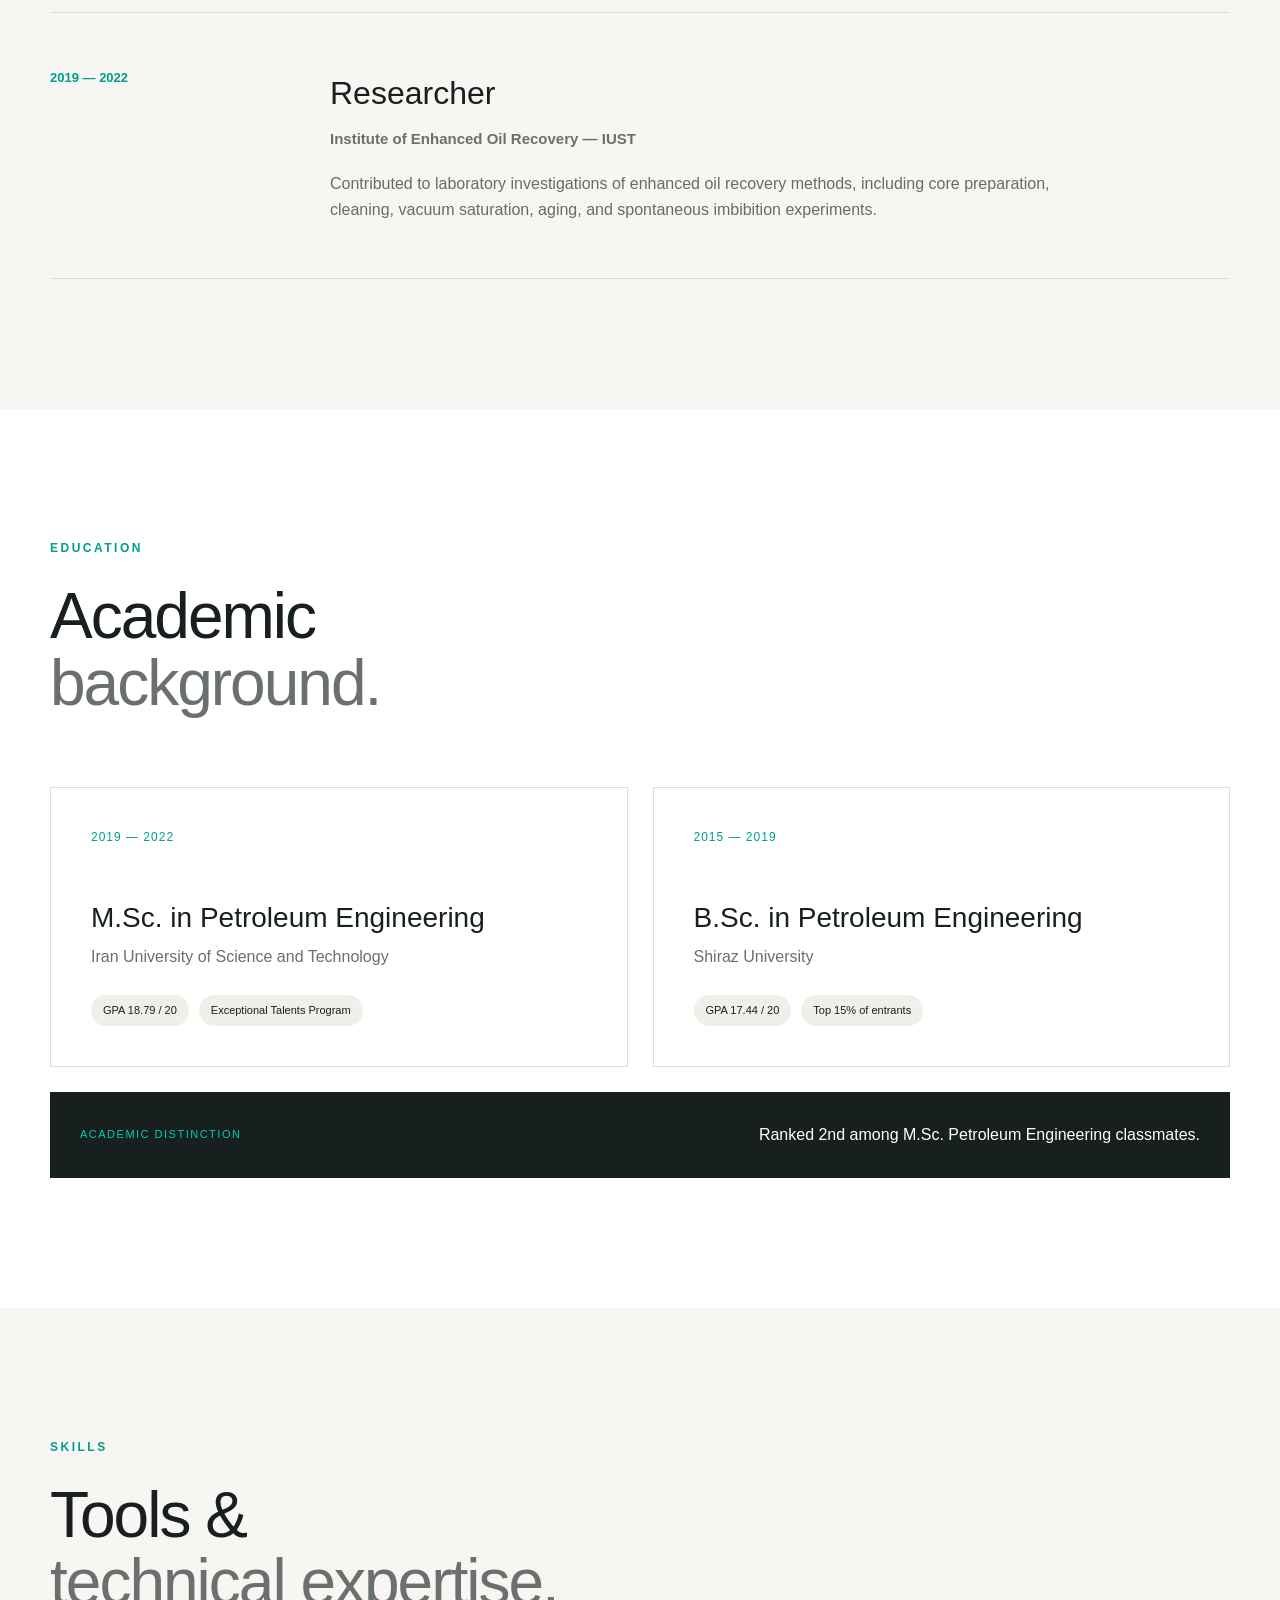
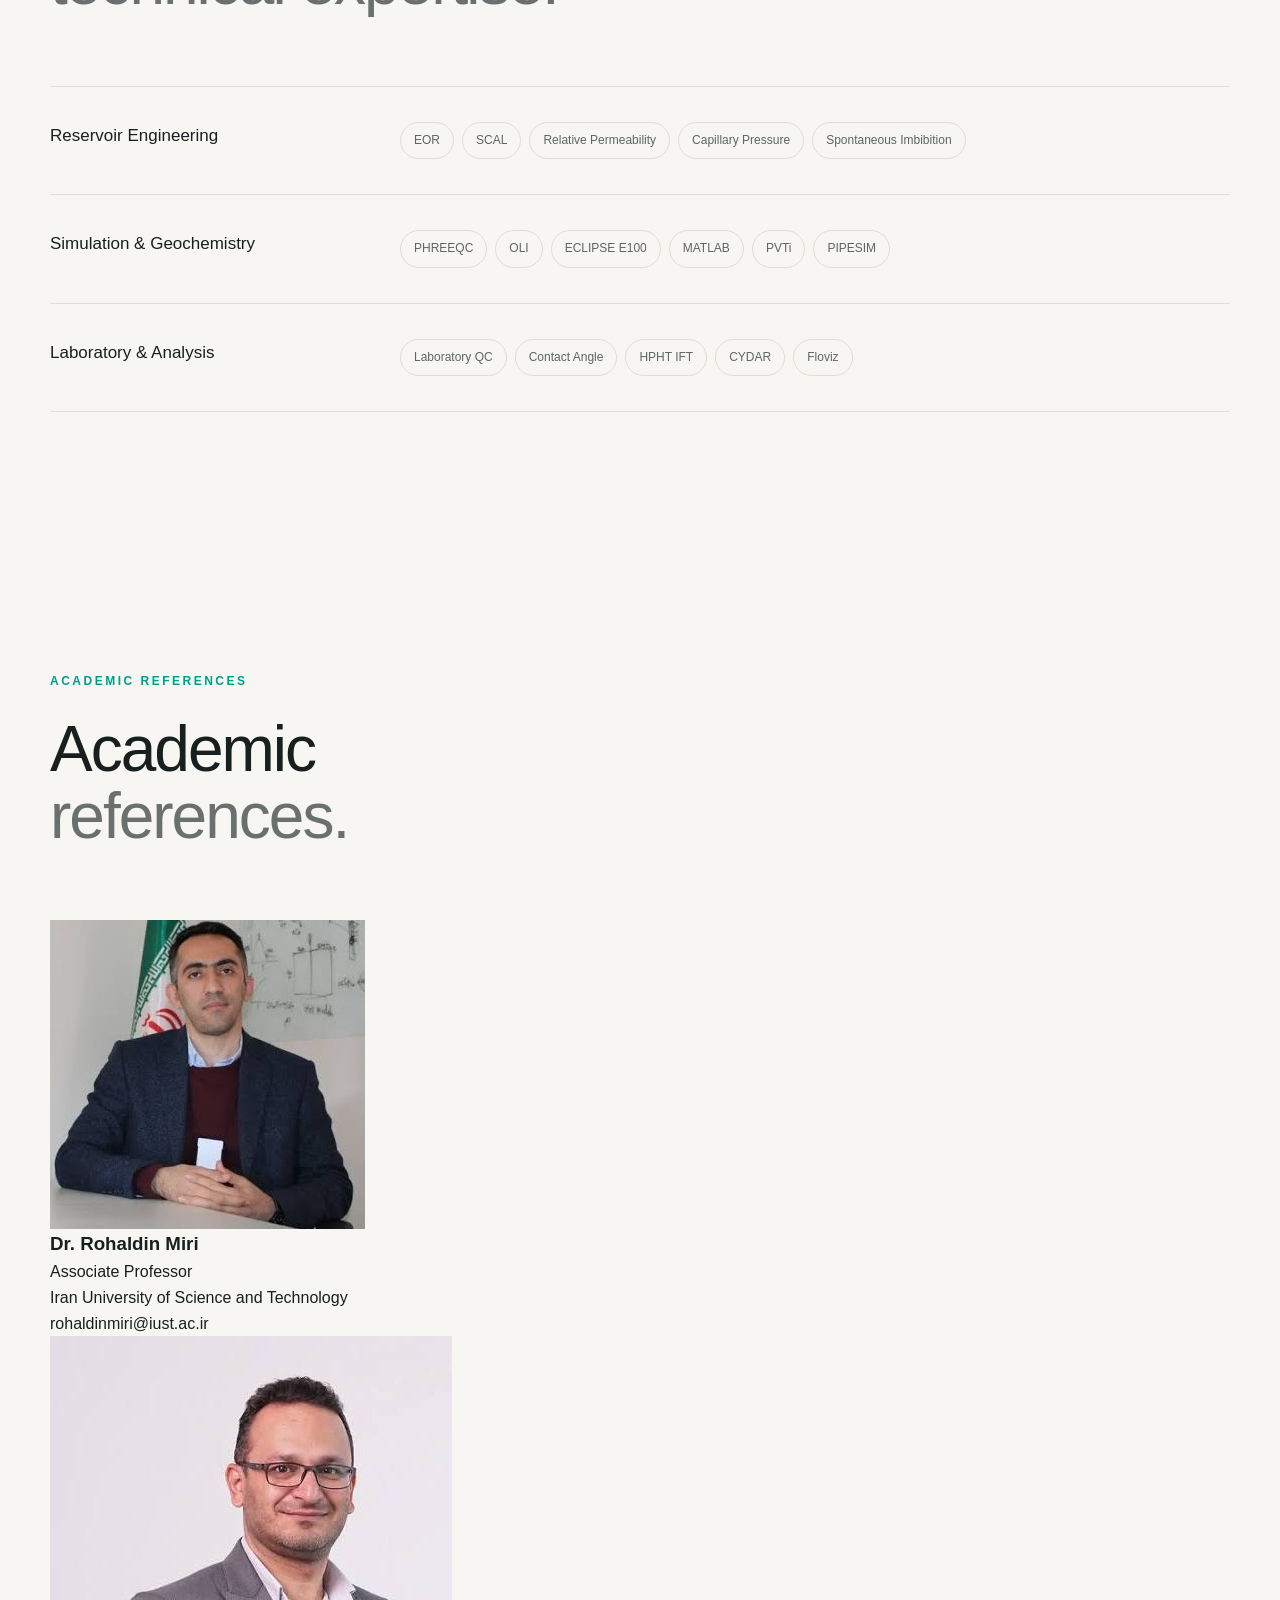
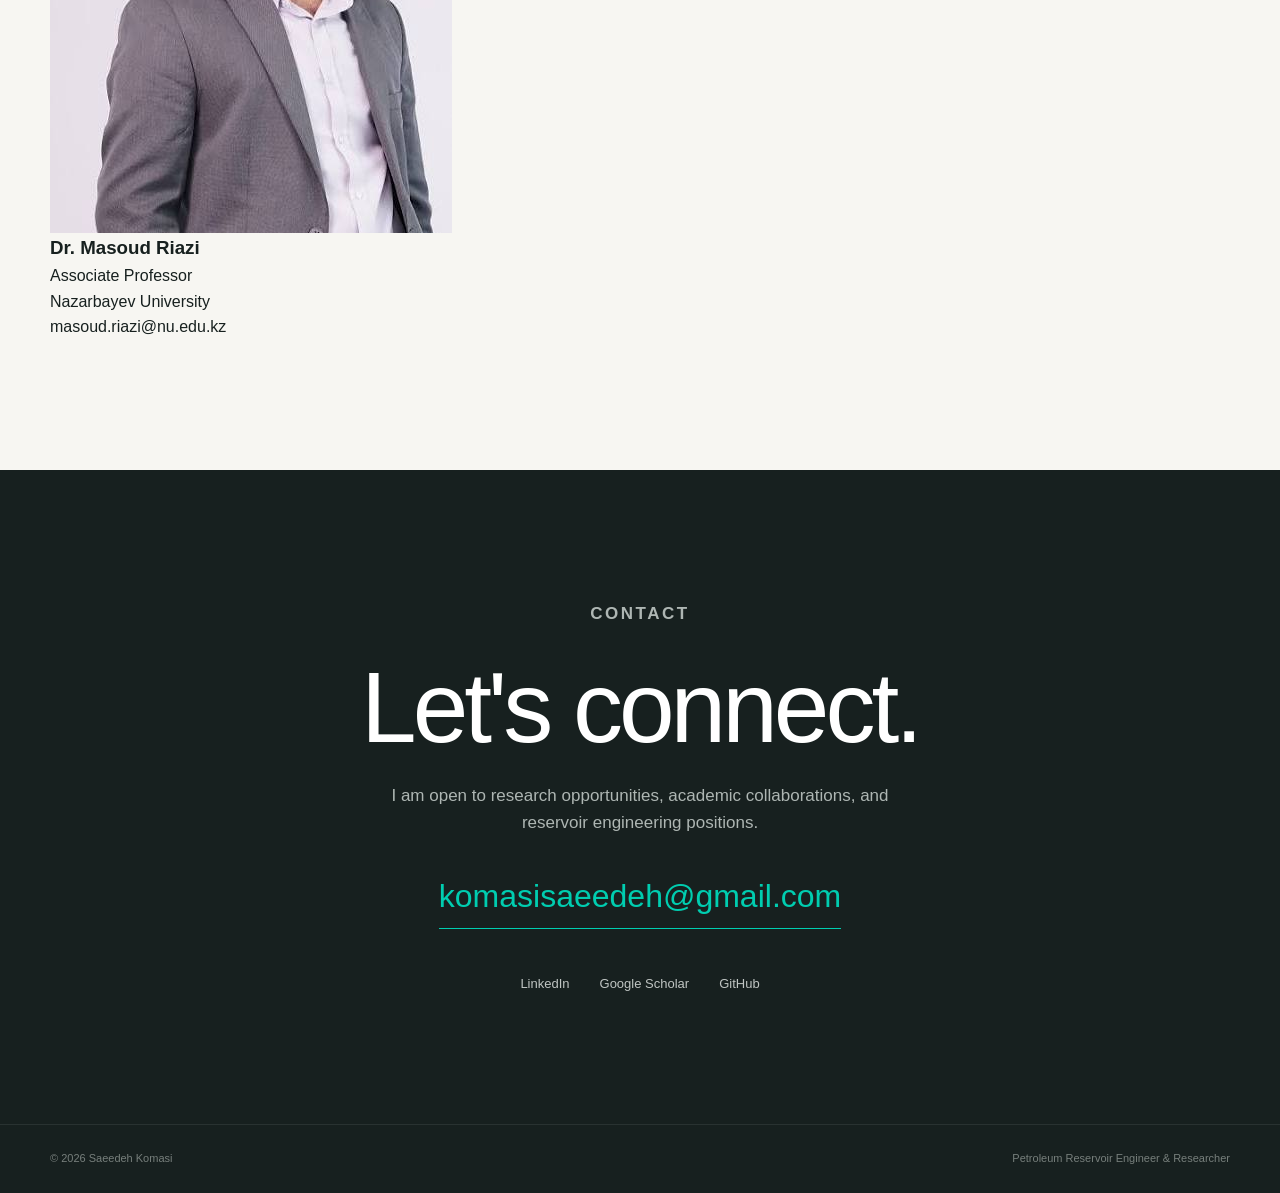
==== commit 05ed7ab1: "Update index.html" ====
--- a/index.html
+++ b/index.html
@@ -624,7 +624,94 @@
     </div>
 
 </section>
-
+<!-- =========================
+     ACADEMIC REFERENCES
+========================= -->
+
+<section class="references section">
+
+    <div class="section-container">
+
+        <div class="section-heading">
+
+            <p class="section-label">
+                ACADEMIC REFERENCES
+            </p>
+
+            <h2>
+                Academic<br>
+                <span>references.</span>
+            </h2>
+
+        </div>
+
+
+        <div class="references-grid">
+
+            <div class="reference-card">
+
+                <div class="reference-photo">
+                    <img src="assets/images/references/rohaldin-miri.jpg"
+                         alt="Dr. Rohaldin Miri">
+                </div>
+
+                <div class="reference-info">
+
+                    <h3>
+                        Dr. Rohaldin Miri
+                    </h3>
+
+                    <p>
+                        Associate Professor
+                    </p>
+
+                    <p>
+                        Iran University of Science and Technology
+                    </p>
+
+                    <a href="mailto:rohaldinmiri@iust.ac.ir">
+                        rohaldinmiri@iust.ac.ir
+                    </a>
+
+                </div>
+
+            </div>
+
+
+            <div class="reference-card">
+
+                <div class="reference-photo">
+                    <img src="assets/images/references/masoud-riazi.jpg"
+                         alt="Dr. Masoud Riazi">
+                </div>
+
+                <div class="reference-info">
+
+                    <h3>
+                        Dr. Masoud Riazi
+                    </h3>
+
+                    <p>
+                        Associate Professor
+                    </p>
+
+                    <p>
+                        Nazarbayev University
+                    </p>
+
+                    <a href="mailto:masoud.riazi@nu.edu.kz">
+                        masoud.riazi@nu.edu.kz
+                    </a>
+
+                </div>
+
+            </div>
+
+        </div>
+
+    </div>
+
+</section>
 
 <!-- =========================
      CONTACT
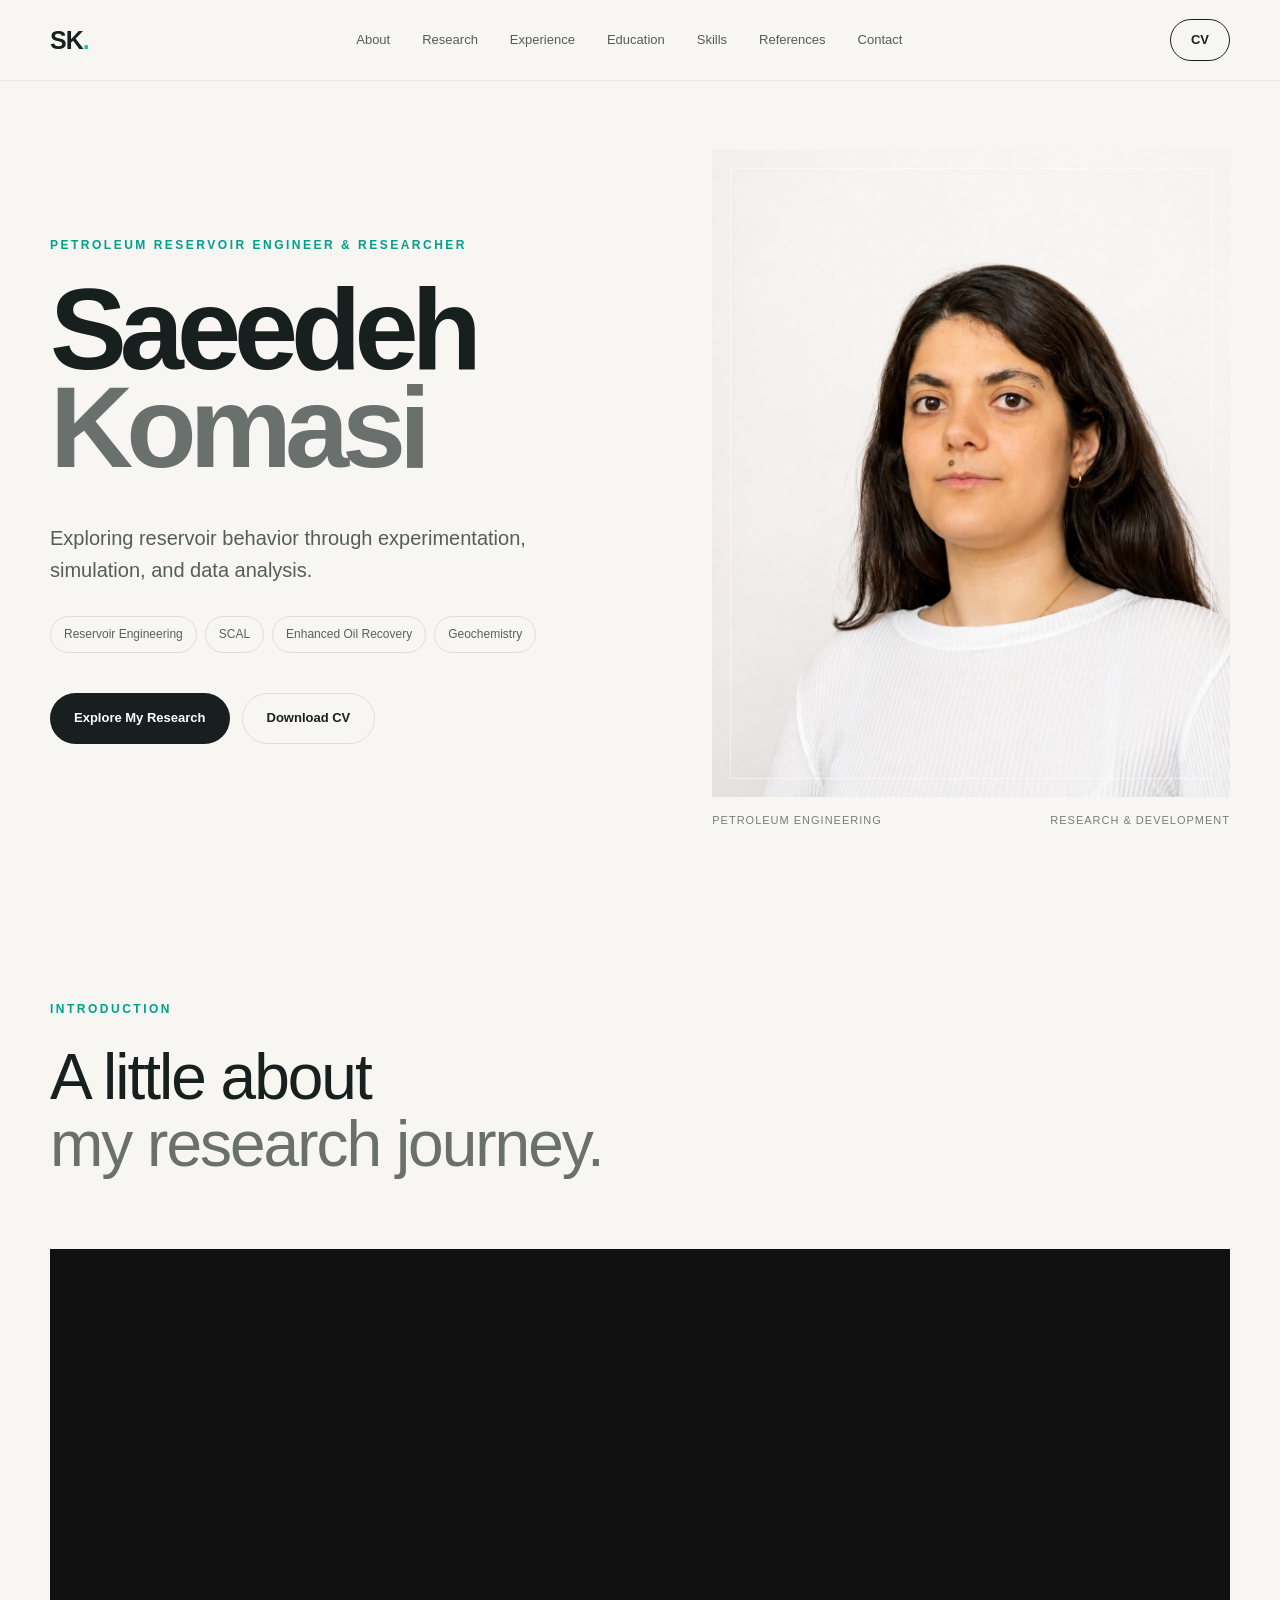
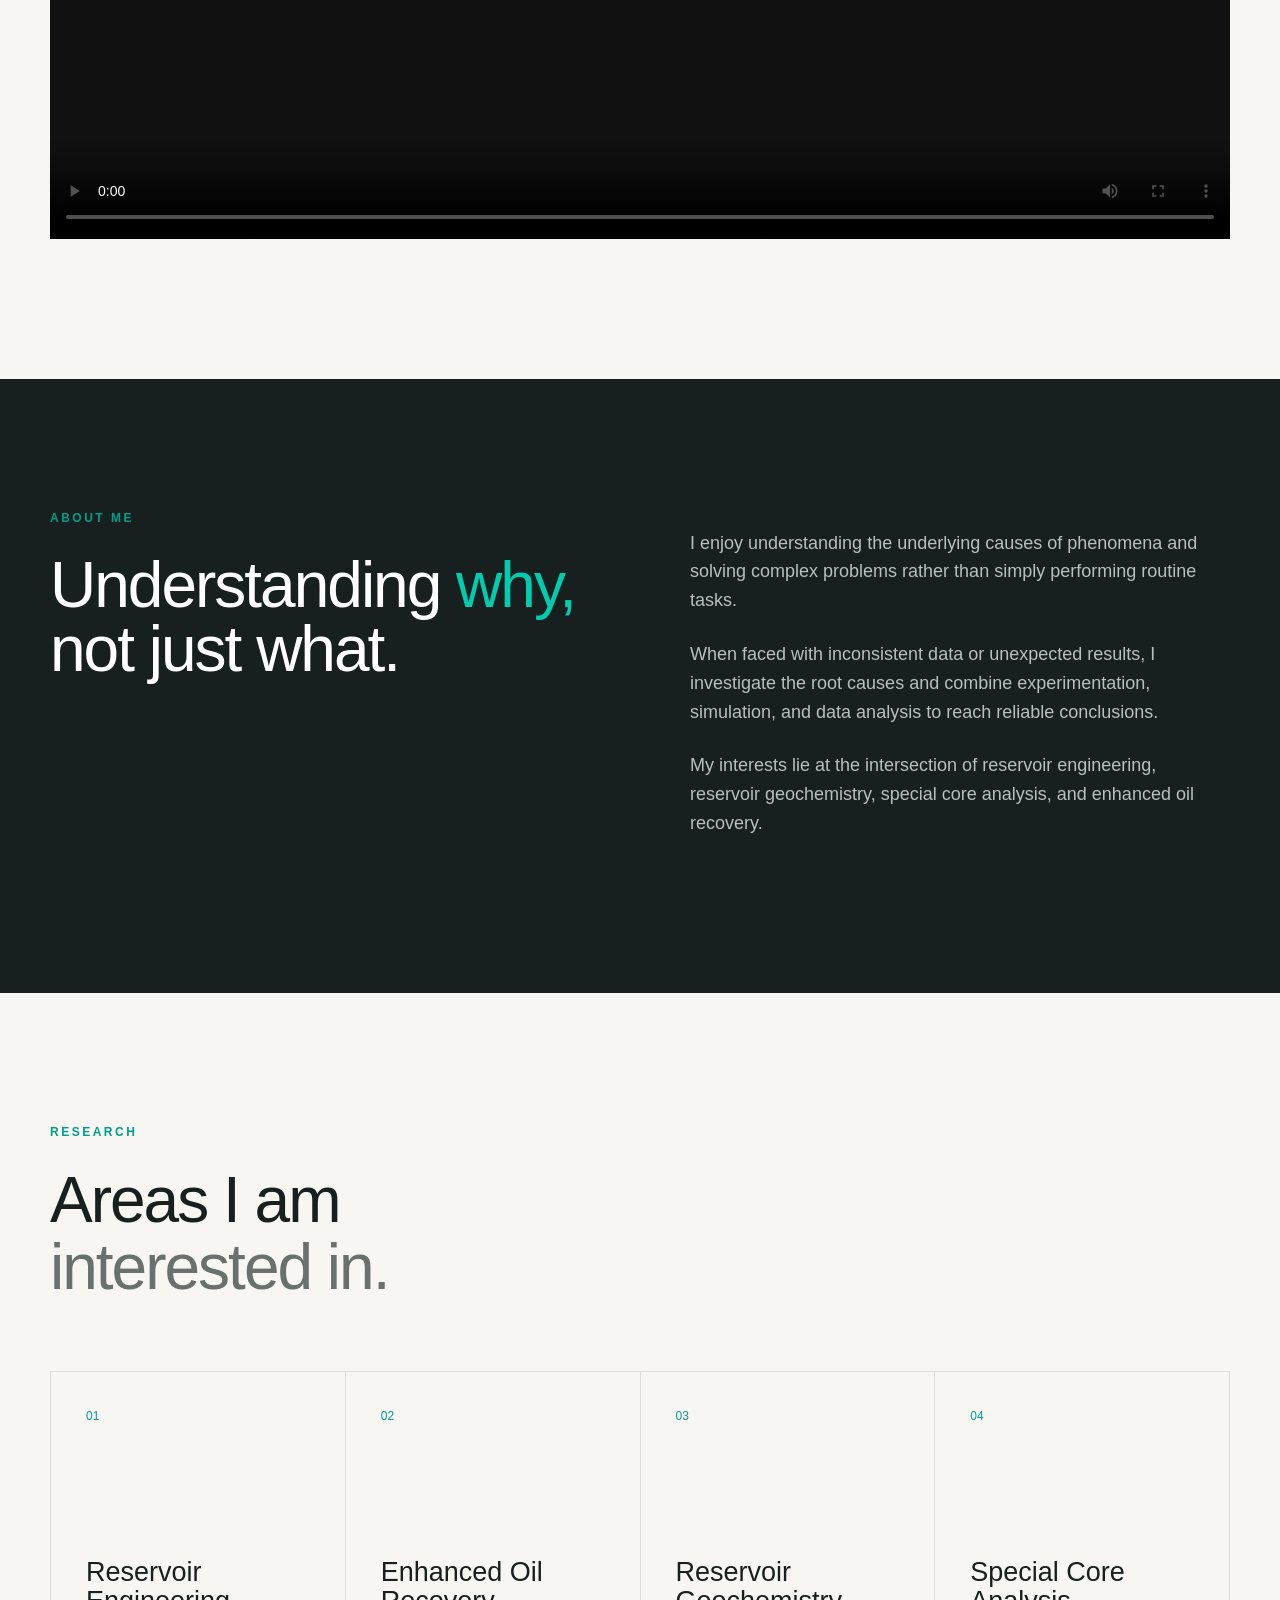
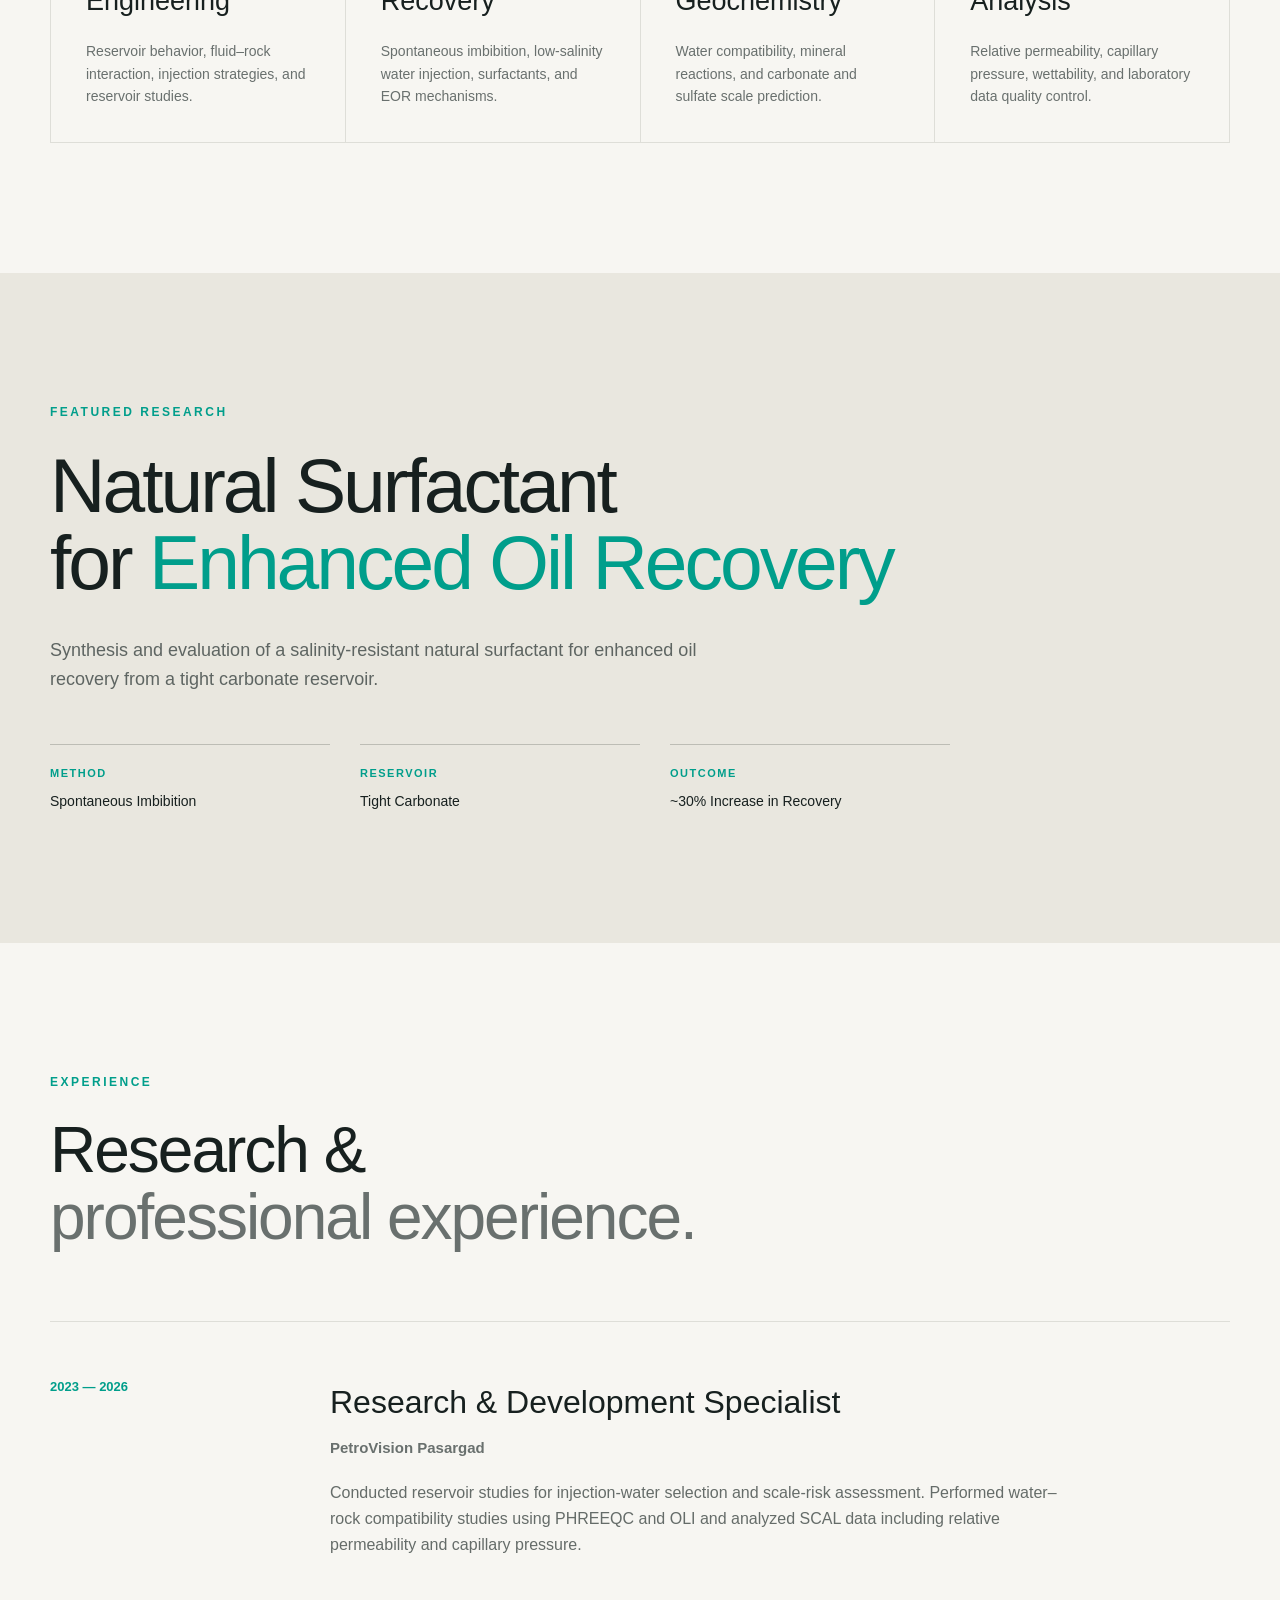
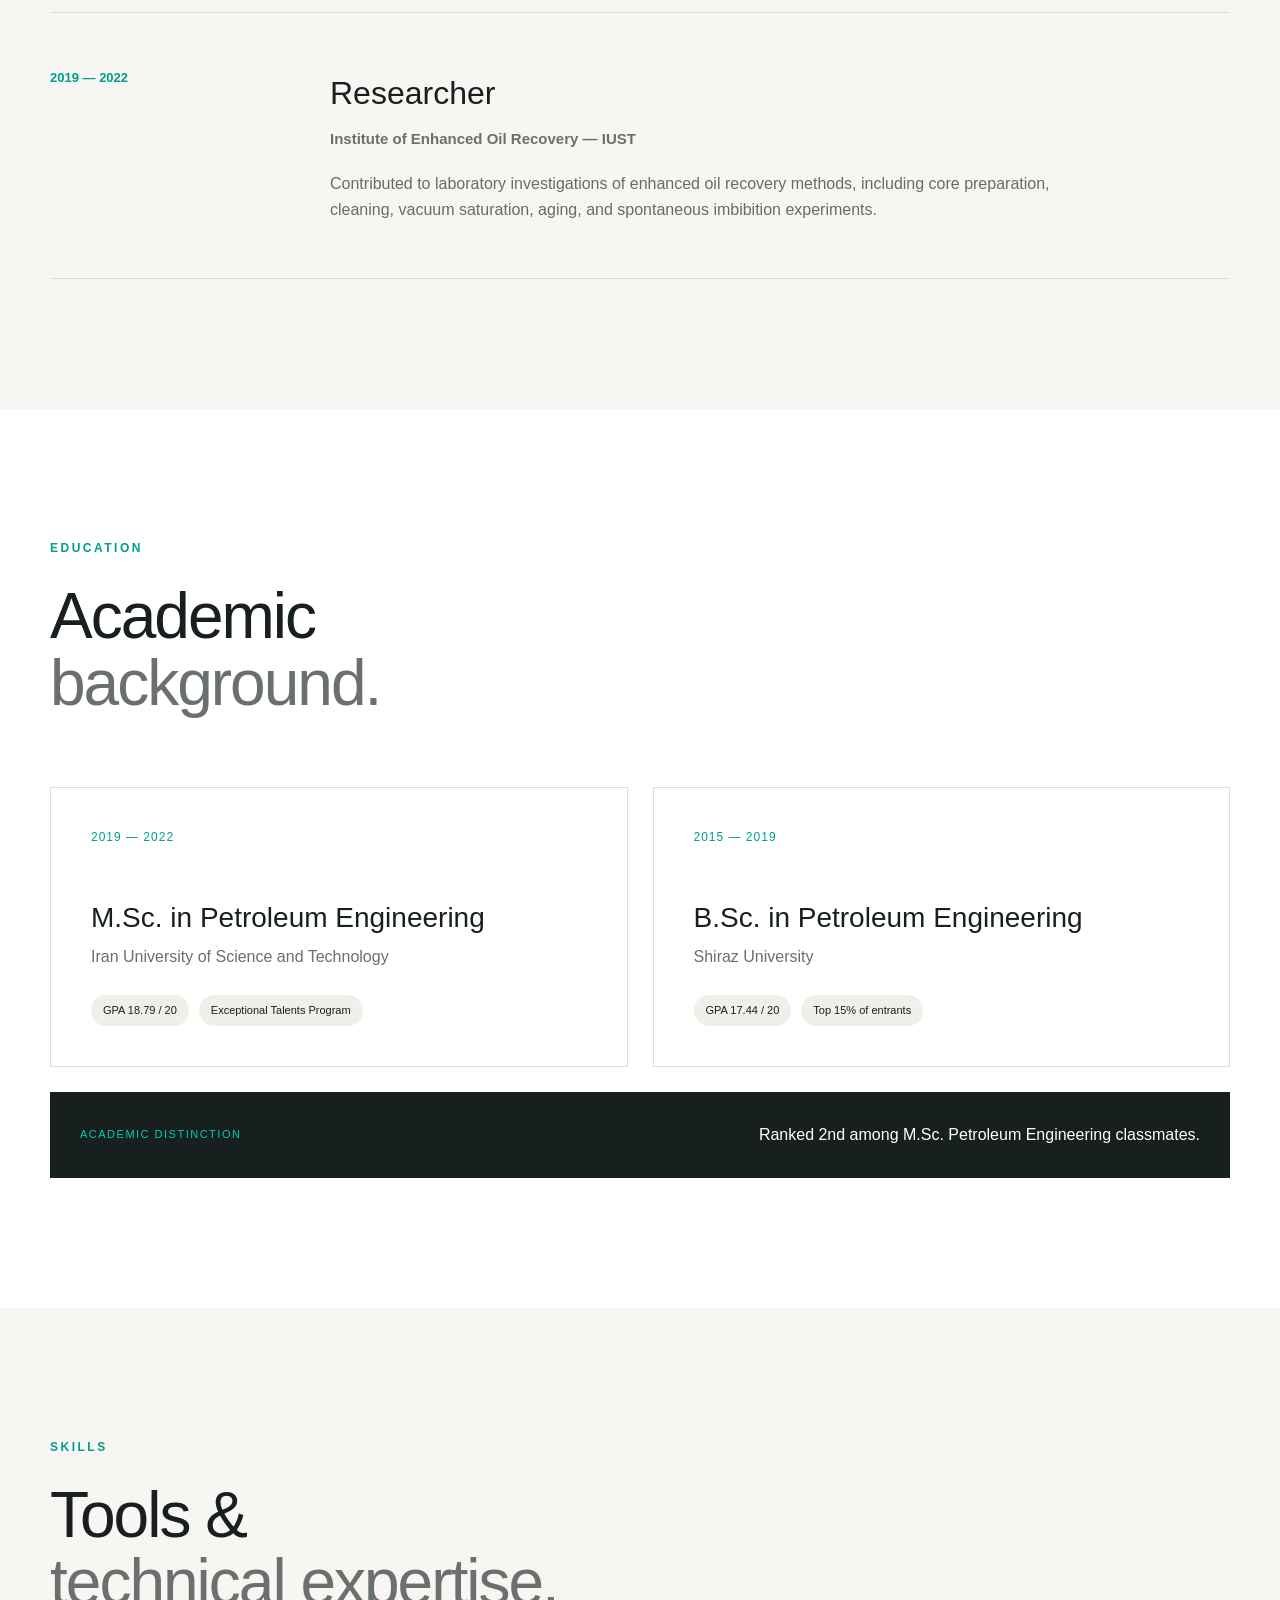
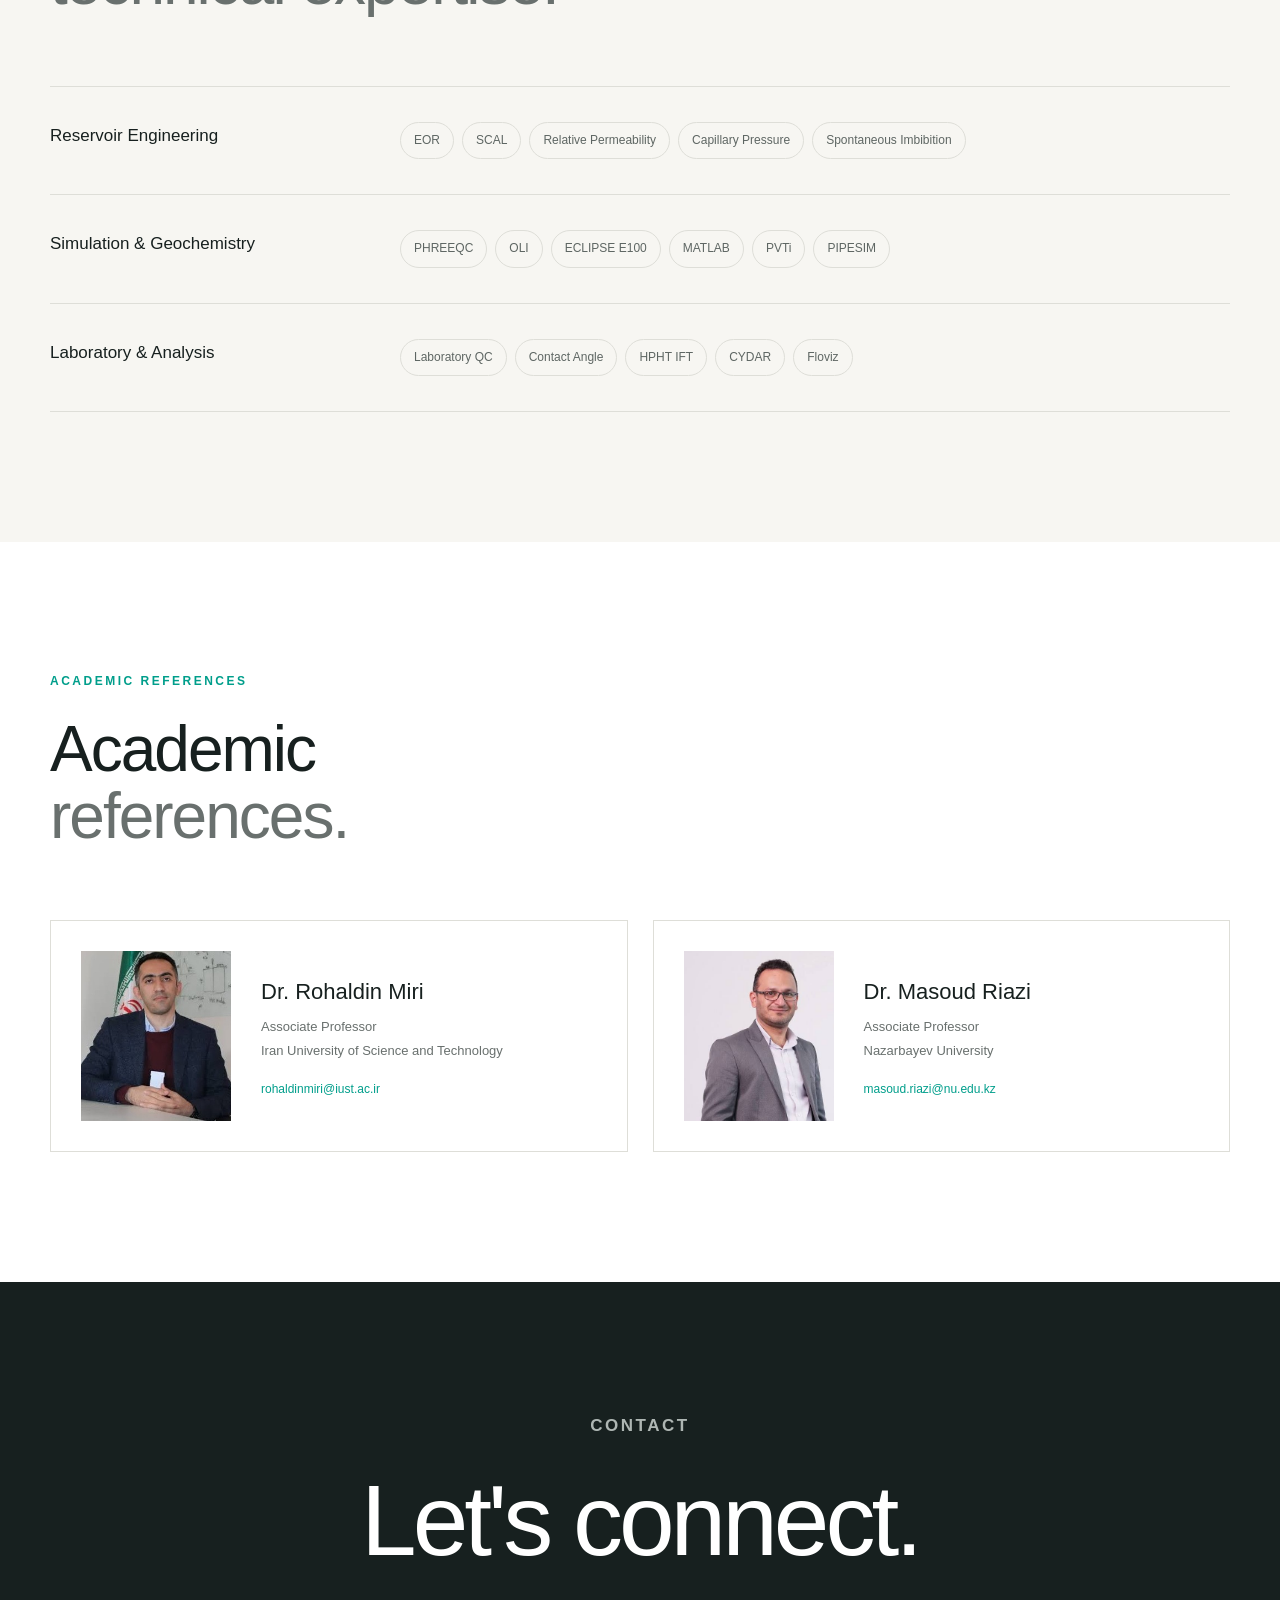
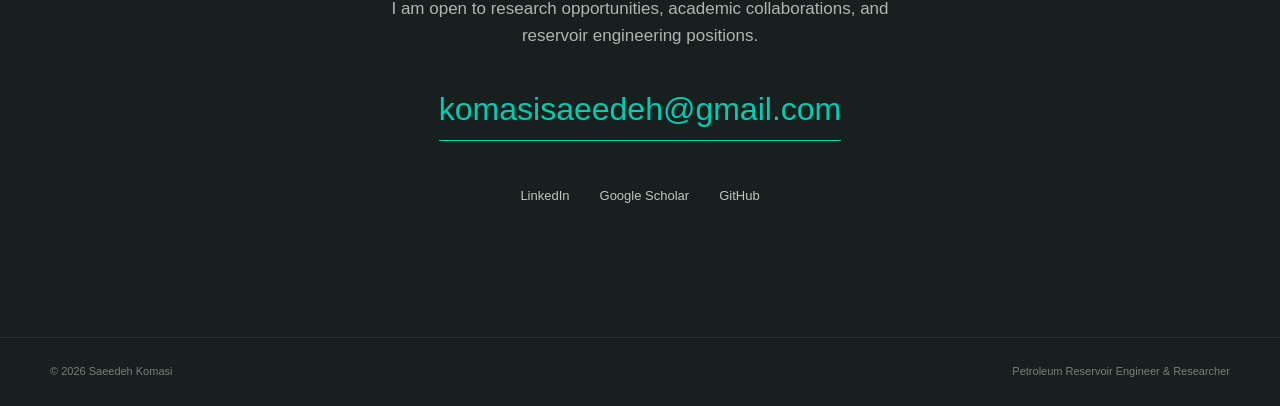
==== commit beb5a43b: "Update index.html" ====
--- a/index.html
+++ b/index.html
@@ -30,6 +30,7 @@
             <a href="#experience">Experience</a>
             <a href="#education">Education</a>
             <a href="#skills">Skills</a>
+            <a href="#references">References</a>
             <a href="#contact">Contact</a>
         </nav>
 
@@ -628,8 +629,8 @@
      ACADEMIC REFERENCES
 ========================= -->
 
-<section class="references section">
-
+<section id="references" class="references section">
+    
     <div class="section-container">
 
         <div class="section-heading">
@@ -742,9 +743,11 @@
 
         <div class="contact-links">
 
-            <a href="#" target="_blank">
-                LinkedIn
-            </a>
+<a href="https://www.linkedin.com/in/saeedeh-komasi/"
+   target="_blank"
+   rel="noopener noreferrer">
+    LinkedIn
+</a>
 
             <a href="#" target="_blank">
                 Google Scholar
--- a/style.css
+++ b/style.css
@@ -879,3 +879,106 @@
         gap: 10px;
     }
 }
+
+/* =========================================
+   ACADEMIC REFERENCES
+========================================= */
+
+.references {
+    background: white;
+}
+
+.references-grid {
+    display: grid;
+    grid-template-columns: repeat(2, 1fr);
+    gap: 25px;
+}
+
+.reference-card {
+    display: grid;
+    grid-template-columns: 150px 1fr;
+    gap: 30px;
+
+    padding: 30px;
+
+    border: 1px solid var(--border);
+
+    transition: 0.3s ease;
+}
+
+.reference-card:hover {
+    transform: translateY(-5px);
+    border-color: var(--accent);
+}
+
+.reference-photo {
+    width: 150px;
+    height: 170px;
+
+    overflow: hidden;
+
+    background: #e8e7e1;
+}
+
+.reference-photo img {
+    width: 100%;
+    height: 100%;
+
+    object-fit: cover;
+}
+
+.reference-info {
+    display: flex;
+    flex-direction: column;
+    justify-content: center;
+}
+
+.reference-info h3 {
+    font-size: 22px;
+    font-weight: 500;
+
+    margin-bottom: 8px;
+}
+
+.reference-info p {
+    color: var(--muted);
+    font-size: 13px;
+
+    margin-bottom: 3px;
+}
+
+.reference-info a {
+    color: var(--accent-dark);
+
+    font-size: 12px;
+
+    margin-top: 15px;
+
+    word-break: break-word;
+}
+
+.reference-info a:hover {
+    text-decoration: underline;
+}
+
+
+/* Mobile */
+
+@media (max-width: 700px) {
+
+    .references-grid {
+        grid-template-columns: 1fr;
+    }
+
+    .reference-card {
+        grid-template-columns: 100px 1fr;
+        gap: 20px;
+        padding: 20px;
+    }
+
+    .reference-photo {
+        width: 100px;
+        height: 120px;
+    }
+
+}
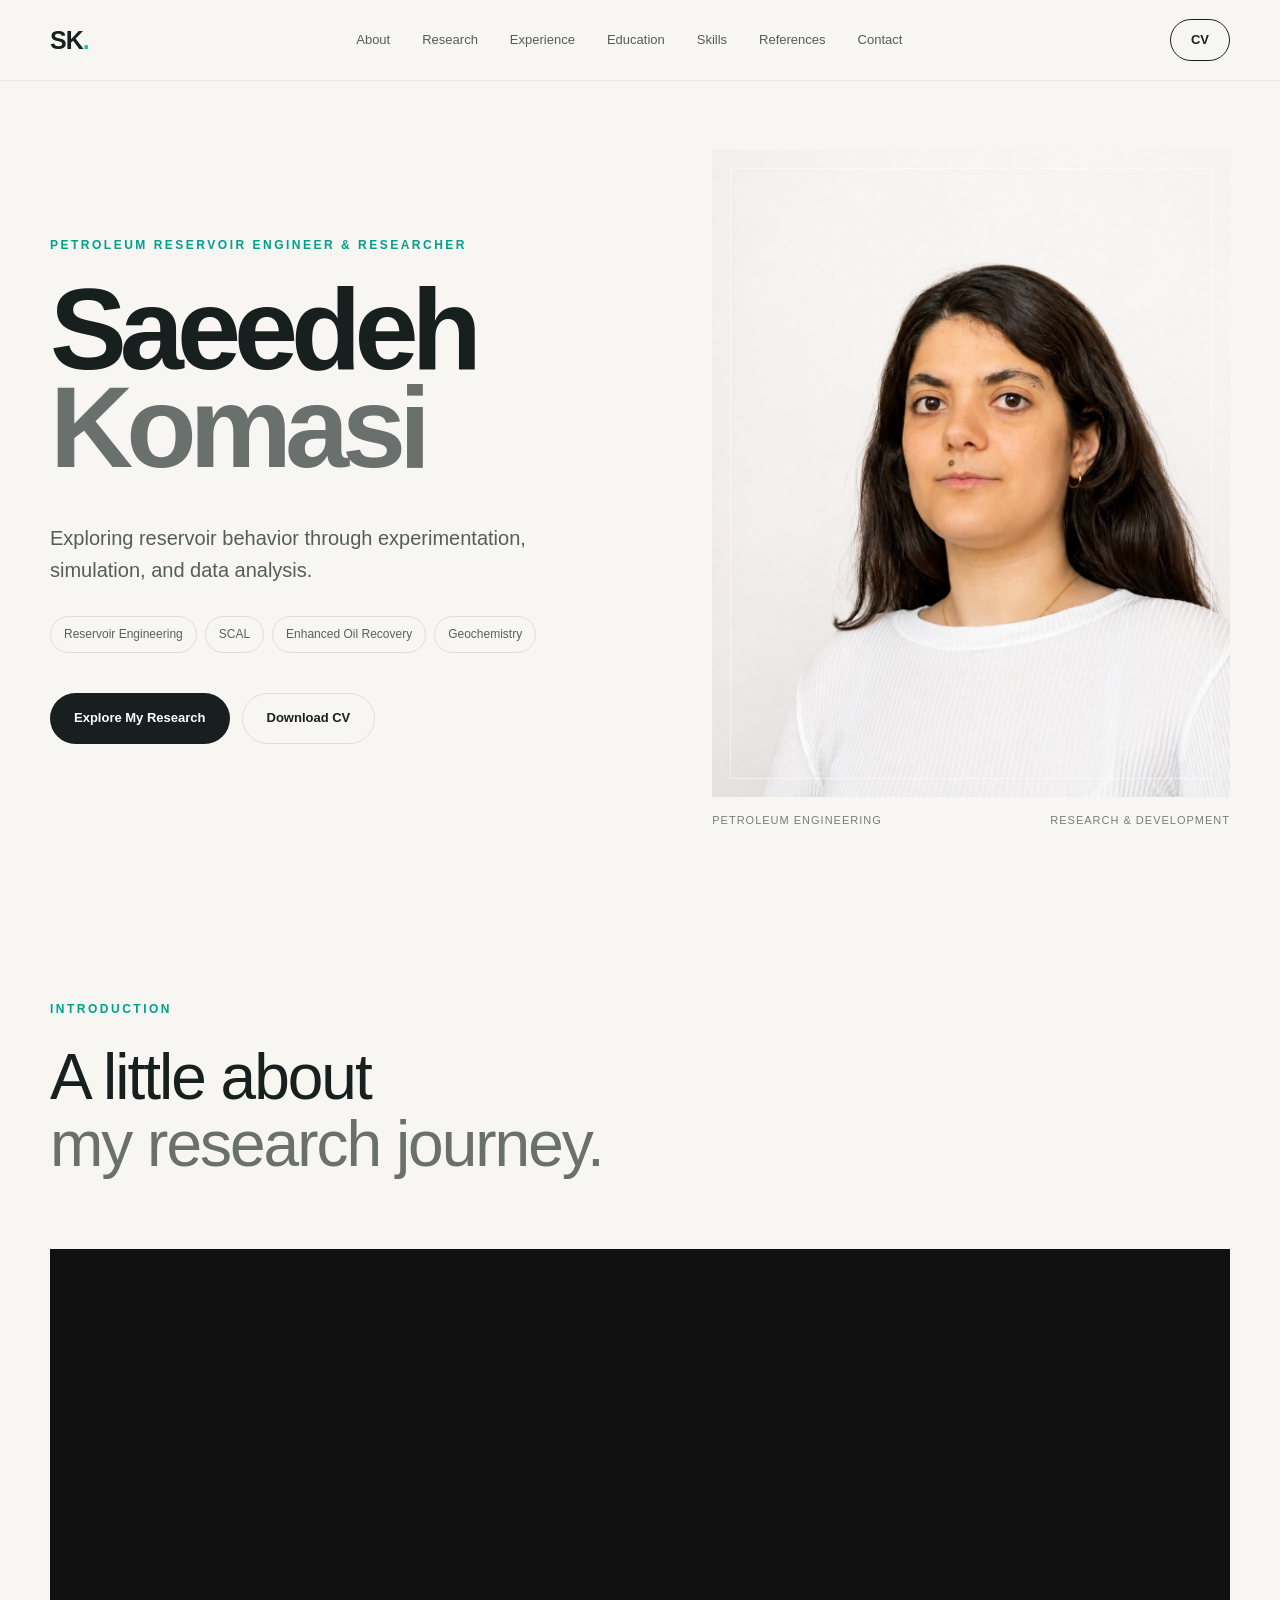
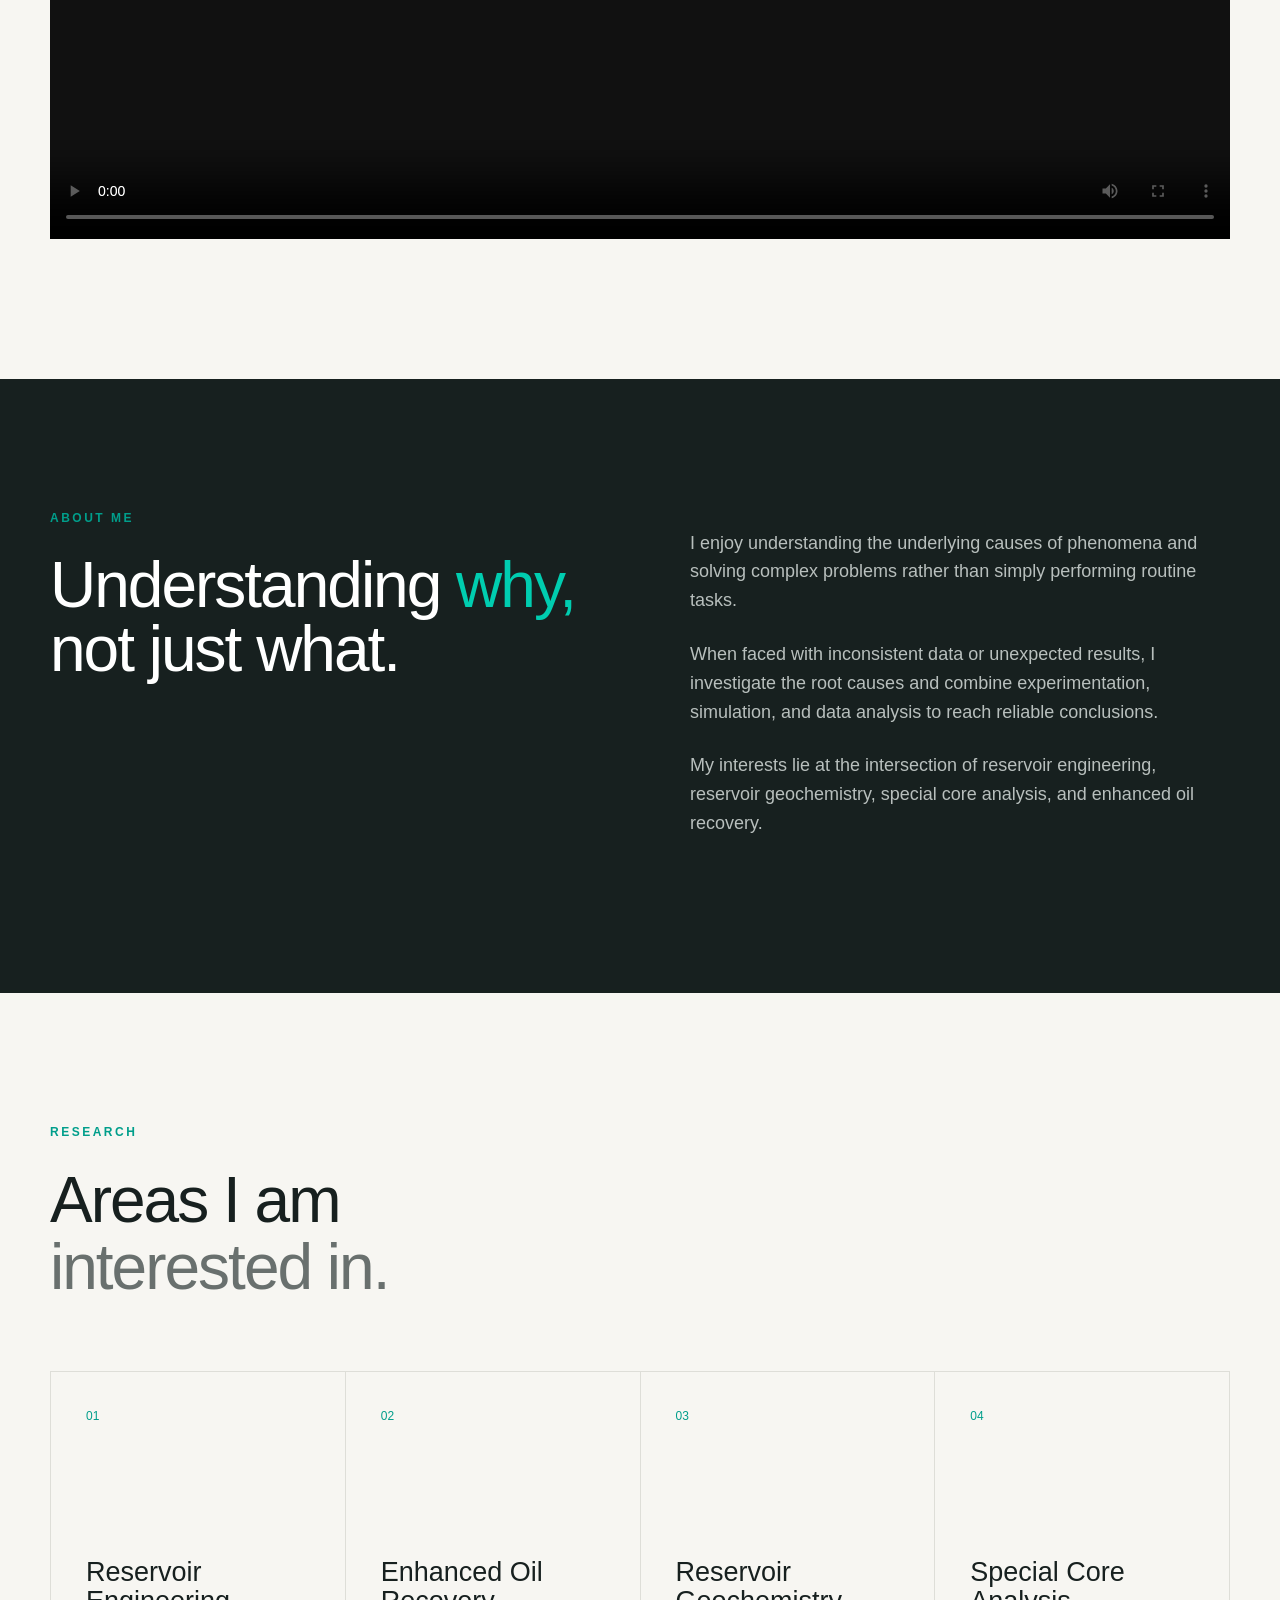
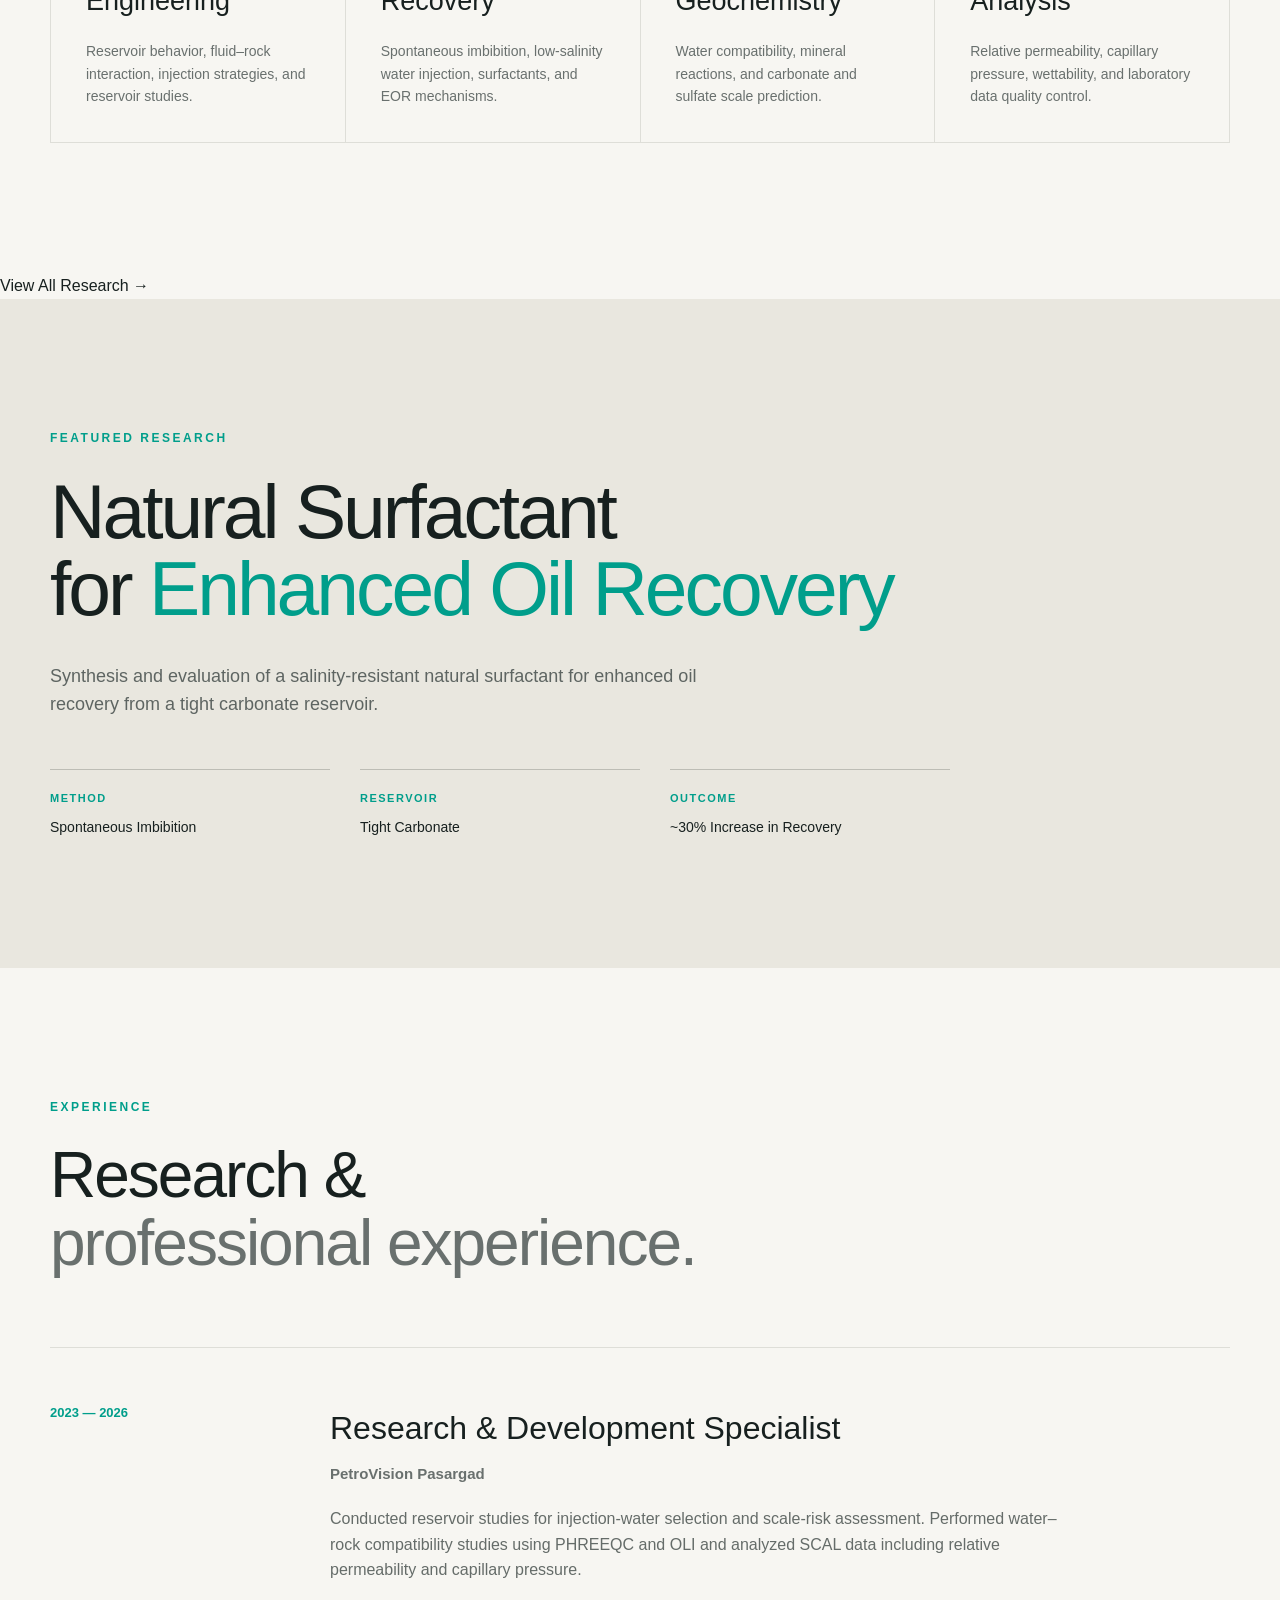
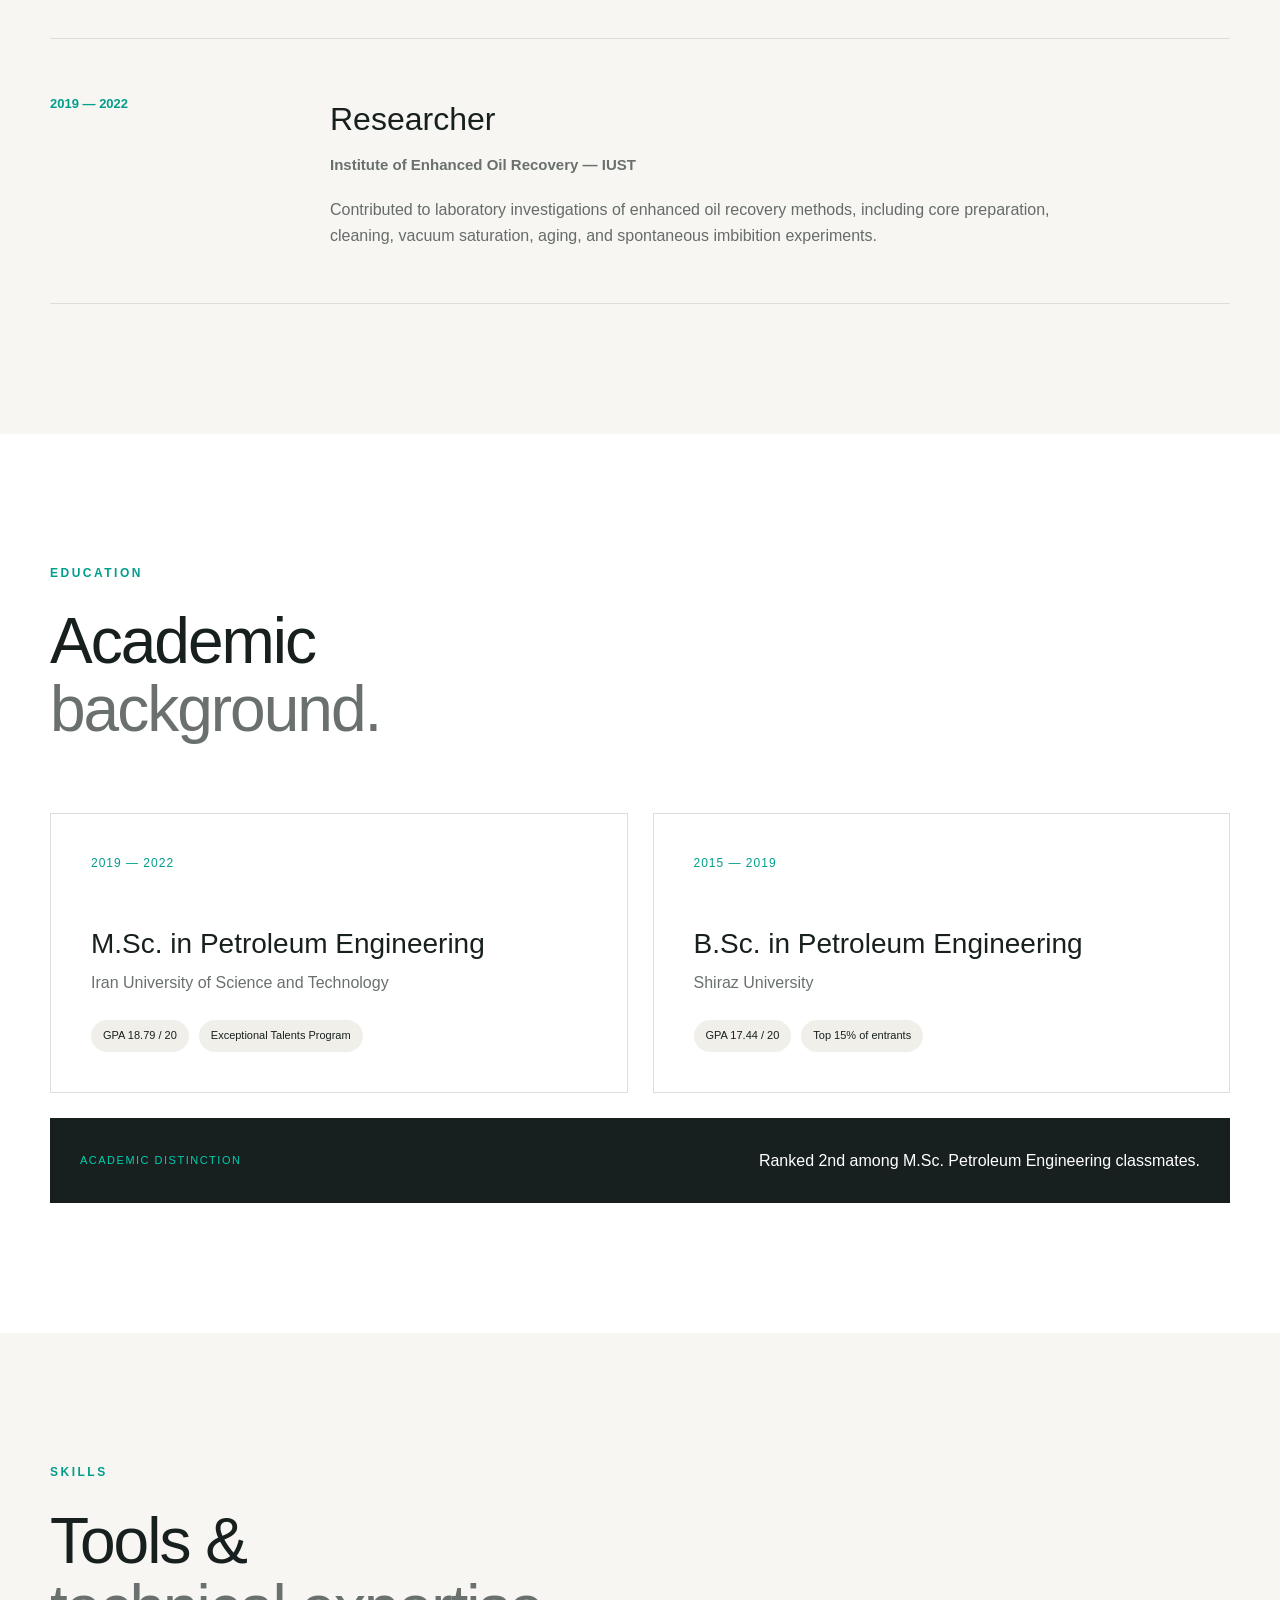
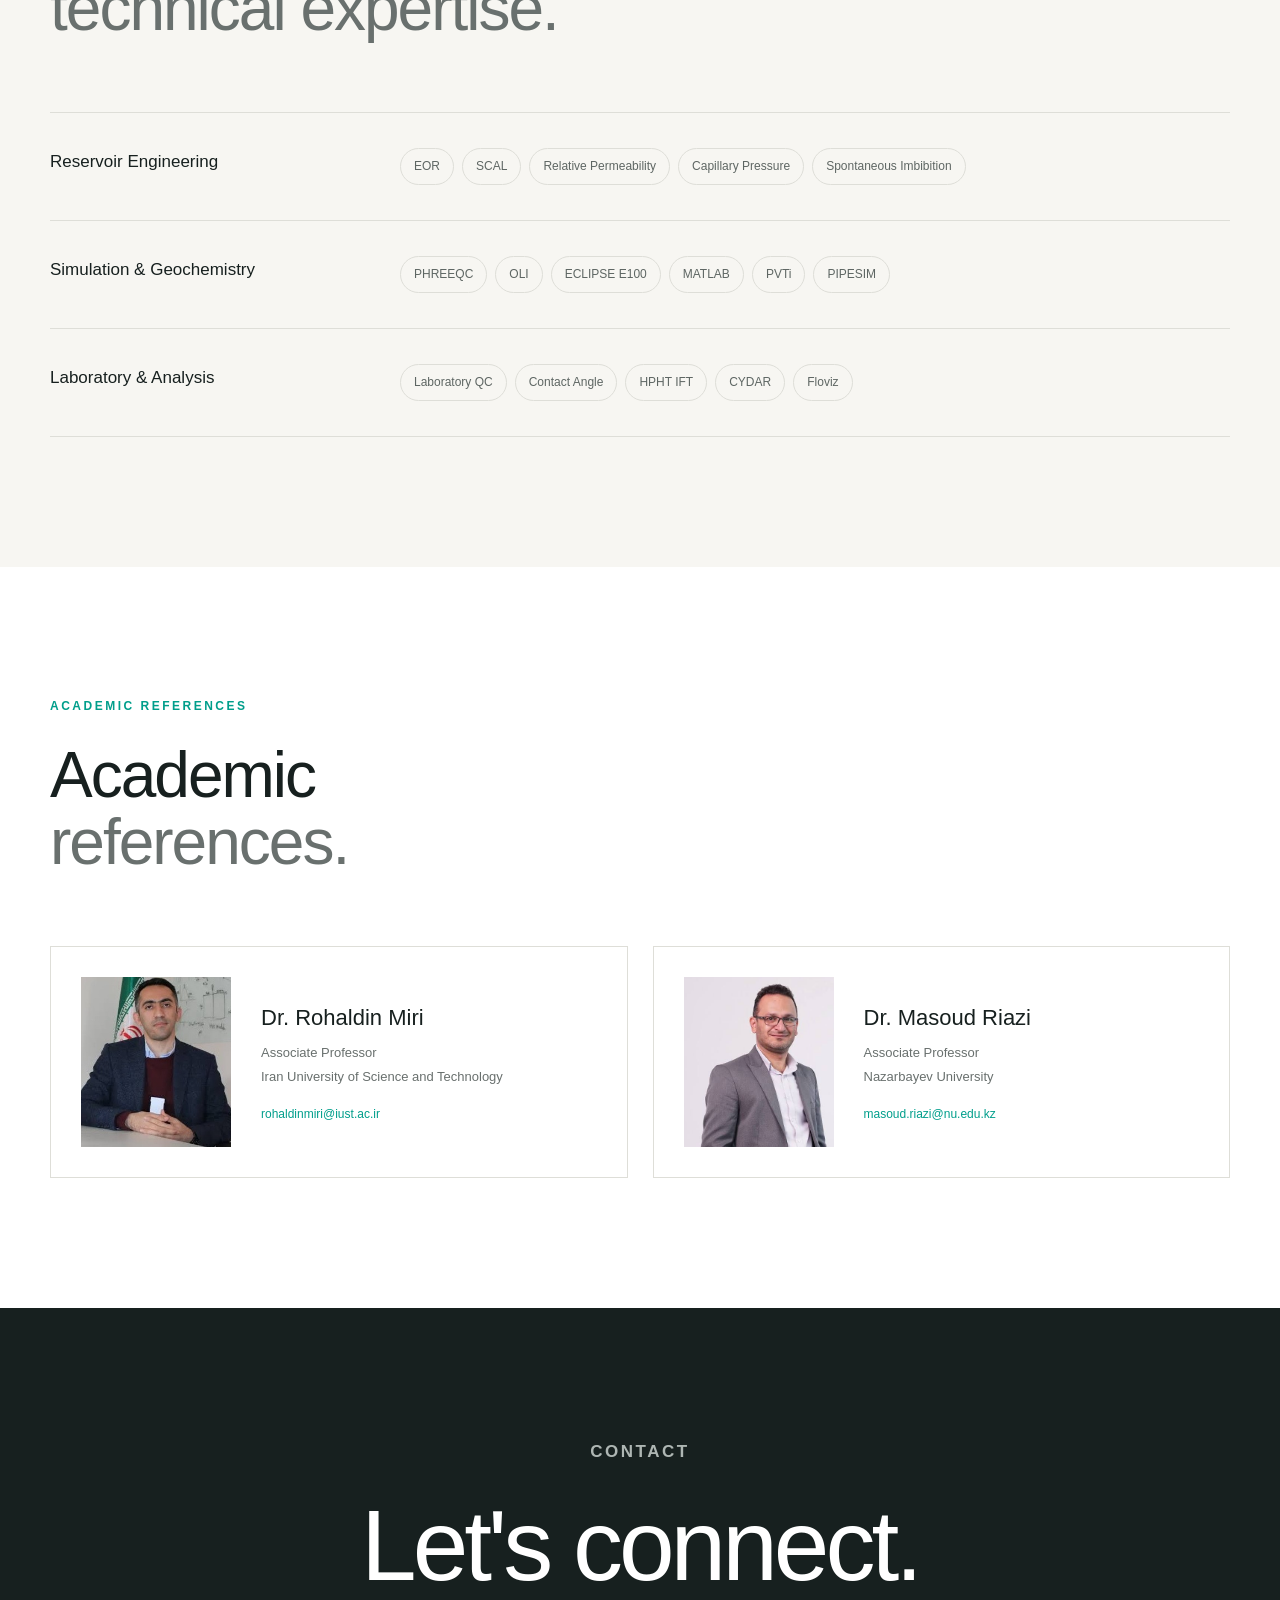
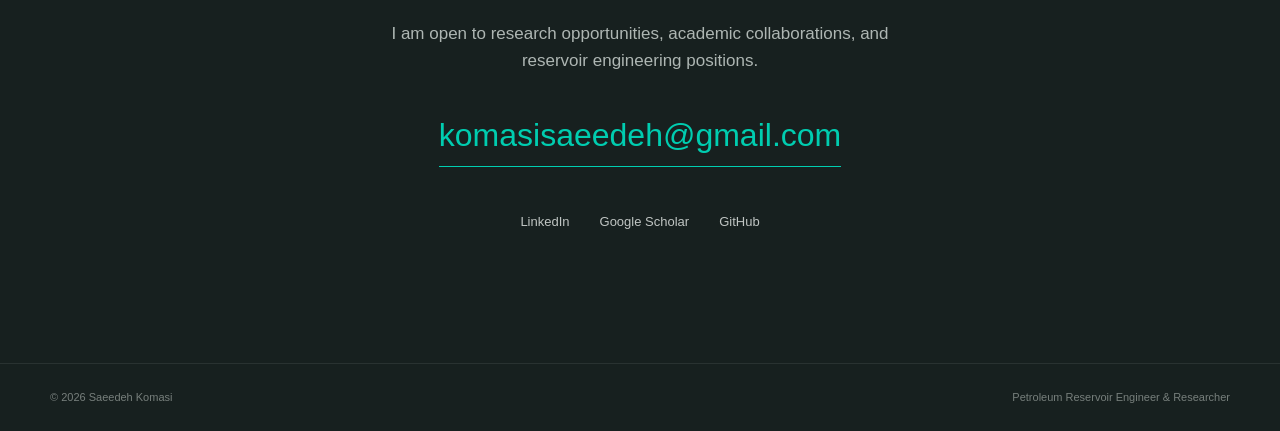
==== commit d90fd80f: "Update index.html" ====
--- a/index.html
+++ b/index.html
@@ -317,7 +317,14 @@
 
 </section>
 
-
+<div class="research-link-wrapper">
+
+    <a href="research.html" class="research-link">
+        View All Research
+        <span>→</span>
+    </a>
+
+</div>
 <!-- =========================
      FEATURED RESEARCH PROJECT
 ========================= -->
--- a/style.css
+++ b/style.css
@@ -332,9 +332,9 @@
 .video-wrapper video {
     width: 100%;
     display: block;
-
     aspect-ratio: 16 / 8;
     object-fit: cover;
+    filter: brightness(1.12) saturate(0.82);  
 }
 
 
@@ -982,3 +982,519 @@
     }
 
 }
+/* =========================================
+   RESEARCH PAGE
+========================================= */
+
+.research-hero {
+    padding: 190px 0 120px;
+    background: var(--dark);
+    color: white;
+}
+
+.research-hero h1 {
+    max-width: 1000px;
+
+    font-size: clamp(55px, 8vw, 105px);
+    line-height: 0.95;
+
+    letter-spacing: -5px;
+    font-weight: 500;
+
+    margin-bottom: 50px;
+}
+
+.research-hero h1 span {
+    color: var(--accent);
+}
+
+.research-intro {
+    max-width: 700px;
+
+    color: #b6bfbc;
+
+    font-size: 18px;
+    line-height: 1.7;
+}
+
+
+/* =========================================
+   RESEARCH PROJECT
+========================================= */
+
+.research-project {
+    padding: 120px 0;
+
+    background: var(--background);
+
+    border-bottom: 1px solid var(--border);
+}
+
+.project-dark {
+    background: var(--dark);
+    color: white;
+}
+
+.project-header {
+    display: grid;
+
+    grid-template-columns: 120px 1fr;
+
+    gap: 40px;
+
+    margin-bottom: 70px;
+}
+
+.project-number {
+    font-size: 14px;
+
+    color: var(--accent-dark);
+
+    font-weight: 700;
+
+    padding-top: 8px;
+}
+
+.project-type {
+    font-size: 11px;
+
+    letter-spacing: 2px;
+
+    color: var(--accent-dark);
+
+    font-weight: 700;
+
+    margin-bottom: 20px;
+}
+
+.project-header h2 {
+    max-width: 900px;
+
+    font-size: clamp(42px, 6vw, 75px);
+
+    line-height: 1;
+
+    letter-spacing: -3px;
+
+    font-weight: 500;
+}
+
+
+/* =========================================
+   PROJECT BODY
+========================================= */
+
+.project-body {
+    display: grid;
+
+    grid-template-columns: 1.2fr 0.8fr;
+
+    gap: 100px;
+
+    max-width: 1050px;
+
+    margin-left: 160px;
+}
+
+.project-overview h3,
+.project-methodology h3 {
+    font-size: 13px;
+
+    text-transform: uppercase;
+
+    letter-spacing: 1.5px;
+
+    color: var(--accent-dark);
+
+    margin-bottom: 18px;
+}
+
+.project-overview p {
+    max-width: 650px;
+
+    color: var(--muted);
+
+    font-size: 16px;
+
+    margin-bottom: 25px;
+}
+
+.project-dark .project-overview p {
+    color: #abb4b1;
+}
+
+.project-methodology ul {
+    list-style: none;
+}
+
+.project-methodology li {
+    padding: 12px 0;
+
+    border-bottom: 1px solid var(--border);
+
+    font-size: 14px;
+
+    color: #606865;
+}
+
+.project-dark .project-methodology li {
+    border-color: rgba(255,255,255,0.12);
+    color: #b7bfbc;
+}
+
+
+/* =========================================
+   PROJECT TOOLS
+========================================= */
+
+.project-tools {
+    margin-top: 70px;
+
+    margin-left: 160px;
+
+    display: flex;
+
+    flex-wrap: wrap;
+
+    gap: 8px;
+}
+
+.project-tools span {
+    padding: 8px 14px;
+
+    border: 1px solid var(--border);
+
+    border-radius: 30px;
+
+    font-size: 11px;
+
+    color: var(--muted);
+}
+
+.project-dark .project-tools span {
+    border-color: rgba(255,255,255,0.18);
+
+    color: #b6bfbc;
+}
+
+
+/* =========================================
+   PROJECT RESULT
+========================================= */
+
+.project-result {
+    display: flex;
+
+    flex-direction: column;
+
+    justify-content: center;
+
+    align-items: flex-start;
+}
+
+.result-number {
+    font-size: clamp(80px, 10vw, 150px);
+
+    line-height: 0.8;
+
+    letter-spacing: -8px;
+
+    color: var(--accent);
+}
+
+.result-label {
+    font-size: 14px;
+
+    color: #b7bfbc;
+
+    margin-top: 25px;
+
+    max-width: 200px;
+}
+
+.project-result p {
+    color: #7f8985;
+
+    font-size: 12px;
+
+    margin-top: 20px;
+}
+
+
+/* =========================================
+   PROJECT SUBHEADING
+========================================= */
+
+.project-subheading {
+    margin-top: 50px;
+}
+
+
+/* =========================================
+   THESIS
+========================================= */
+
+.thesis-section {
+    padding: 140px 0;
+
+    background: #e9e7df;
+}
+
+.thesis-section h2 {
+    max-width: 1000px;
+
+    font-size: clamp(45px, 6vw, 80px);
+
+    line-height: 1;
+
+    letter-spacing: -3px;
+
+    font-weight: 500;
+
+    margin-bottom: 80px;
+}
+
+.thesis-section h2 span {
+    color: var(--accent-dark);
+}
+
+.thesis-grid {
+    display: grid;
+
+    grid-template-columns: repeat(3, 1fr);
+
+    gap: 50px;
+
+    max-width: 1000px;
+}
+
+.thesis-grid h3 {
+    font-size: 13px;
+
+    text-transform: uppercase;
+
+    letter-spacing: 1.5px;
+
+    color: var(--accent-dark);
+
+    margin-bottom: 15px;
+}
+
+.thesis-grid p {
+    color: #5f6663;
+
+    font-size: 15px;
+}
+
+.thesis-tags {
+    display: flex;
+
+    flex-wrap: wrap;
+
+    gap: 7px;
+}
+
+.thesis-tags span {
+    padding: 7px 11px;
+
+    background: rgba(255,255,255,0.55);
+
+    border-radius: 20px;
+
+    font-size: 11px;
+
+    color: #5e6562;
+}
+
+.thesis-stat {
+    margin-top: 90px;
+
+    display: flex;
+
+    align-items: center;
+
+    gap: 25px;
+}
+
+.thesis-stat strong {
+    font-size: 110px;
+
+    line-height: 0.8;
+
+    letter-spacing: -6px;
+
+    color: var(--dark);
+}
+
+.thesis-stat span {
+    max-width: 150px;
+
+    font-size: 13px;
+
+    color: #656c69;
+}
+
+
+/* =========================================
+   RESEARCH APPROACH
+========================================= */
+
+.research-approach {
+    padding: 130px 0;
+
+    background: var(--background);
+}
+
+.approach-grid {
+    display: grid;
+
+    grid-template-columns: repeat(3, 1fr);
+
+    gap: 1px;
+
+    background: var(--border);
+
+    border: 1px solid var(--border);
+}
+
+.approach-card {
+    background: var(--background);
+
+    padding: 40px;
+
+    min-height: 300px;
+}
+
+.approach-card > span {
+    color: var(--accent-dark);
+
+    font-size: 12px;
+
+    font-weight: 700;
+}
+
+.approach-card h3 {
+    font-size: 30px;
+
+    font-weight: 500;
+
+    margin: 80px 0 15px;
+}
+
+.approach-card p {
+    color: var(--muted);
+
+    font-size: 14px;
+}
+
+
+/* =========================================
+   RESEARCH CTA
+========================================= */
+
+.research-cta {
+    padding: 120px 0;
+
+    background: white;
+}
+
+.research-cta h2 {
+    font-size: clamp(50px, 7vw, 90px);
+
+    line-height: 0.95;
+
+    letter-spacing: -4px;
+
+    font-weight: 500;
+
+    margin-bottom: 45px;
+}
+
+.research-cta h2 span {
+    color: var(--muted);
+}
+
+
+/* =========================================
+   ACTIVE NAVIGATION
+========================================= */
+
+.nav-menu a.active {
+    color: var(--dark);
+
+    font-weight: 700;
+}
+
+
+/* =========================================
+   RESEARCH RESPONSIVE
+========================================= */
+
+@media (max-width: 900px) {
+
+    .project-body {
+        grid-template-columns: 1fr;
+
+        margin-left: 0;
+
+        gap: 50px;
+    }
+
+    .project-tools {
+        margin-left: 0;
+    }
+
+    .thesis-grid {
+        grid-template-columns: 1fr;
+    }
+
+    .approach-grid {
+        grid-template-columns: 1fr;
+    }
+
+}
+
+
+@media (max-width: 650px) {
+
+    .research-hero {
+        padding: 150px 0 90px;
+    }
+
+    .research-hero h1 {
+        letter-spacing: -3px;
+    }
+
+    .project-header {
+        grid-template-columns: 1fr;
+
+        gap: 15px;
+
+        margin-bottom: 50px;
+    }
+
+    .research-project {
+        padding: 90px 0;
+    }
+
+    .project-header h2 {
+        letter-spacing: -2px;
+    }
+
+    .thesis-section {
+        padding: 90px 0;
+    }
+
+    .thesis-section h2 {
+        letter-spacing: -2px;
+    }
+
+    .thesis-stat {
+        margin-top: 60px;
+    }
+
+    .thesis-stat strong {
+        font-size: 80px;
+    }
+
+}
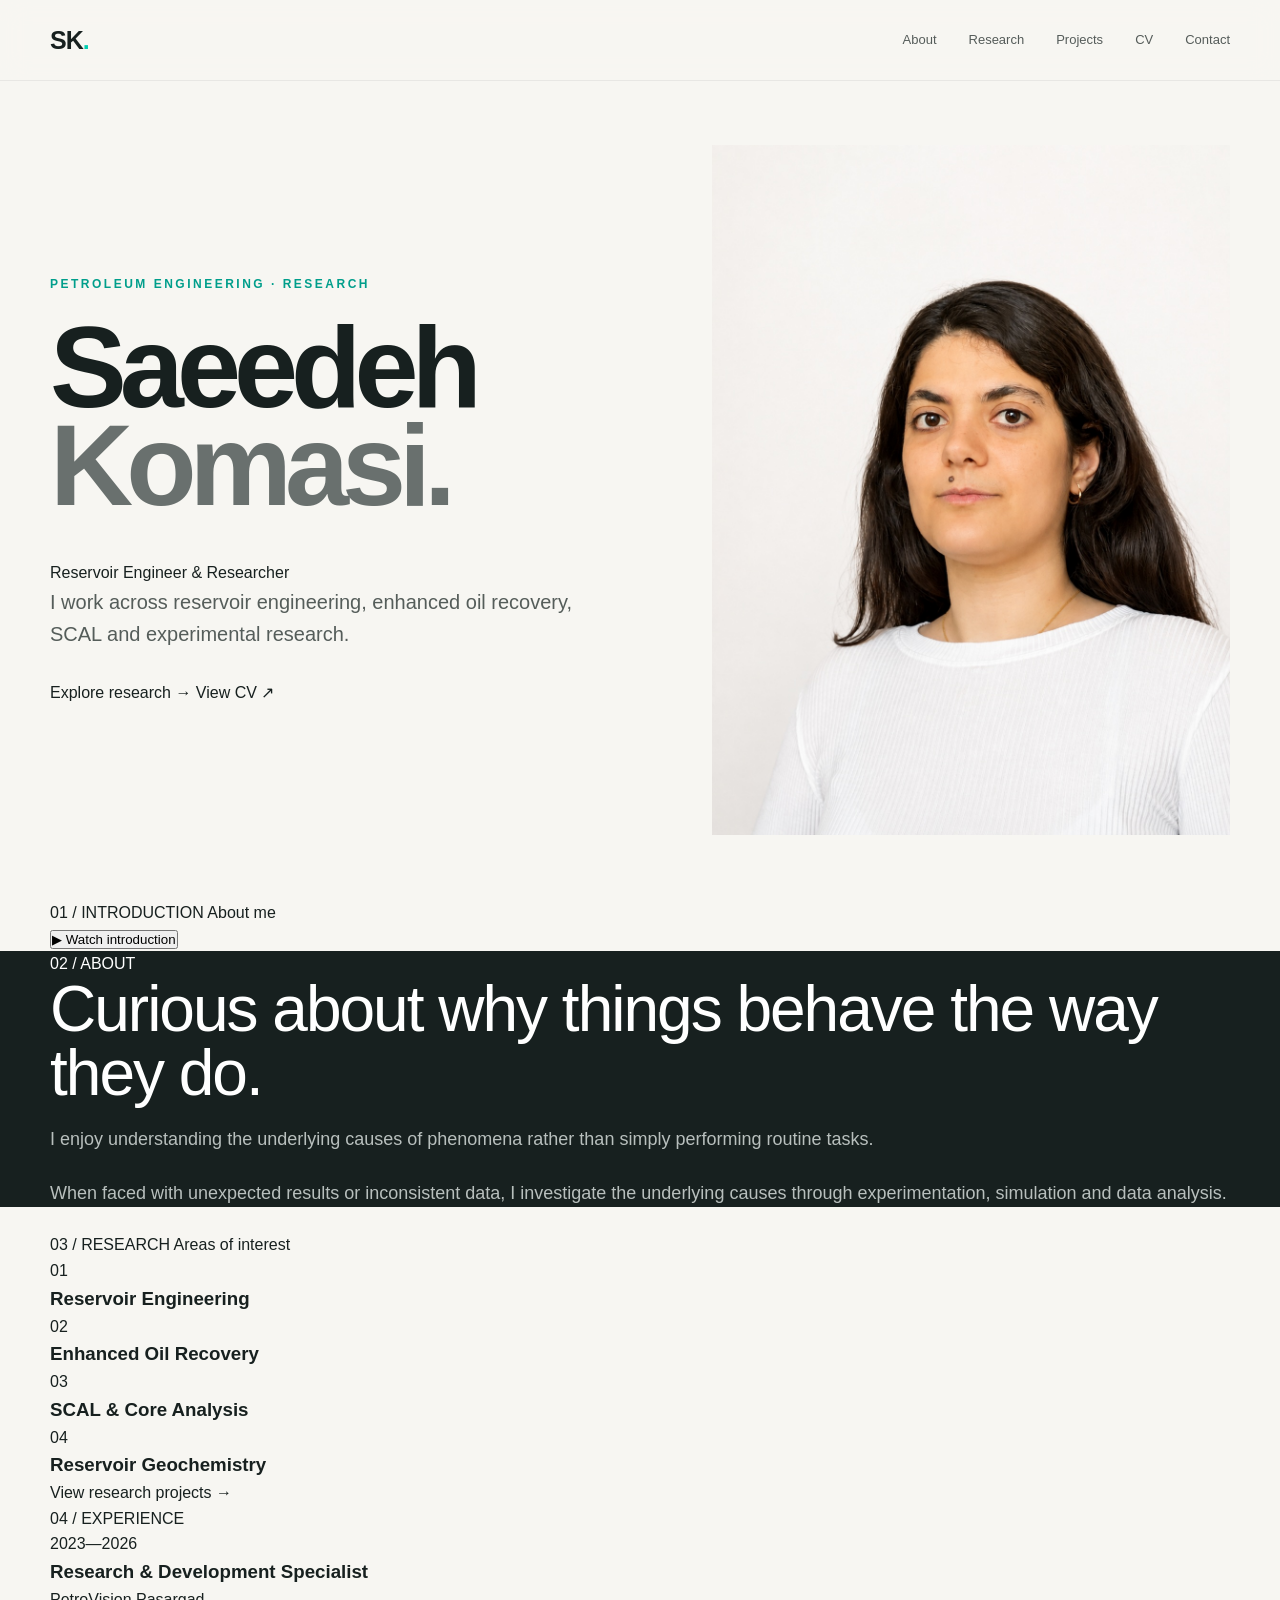
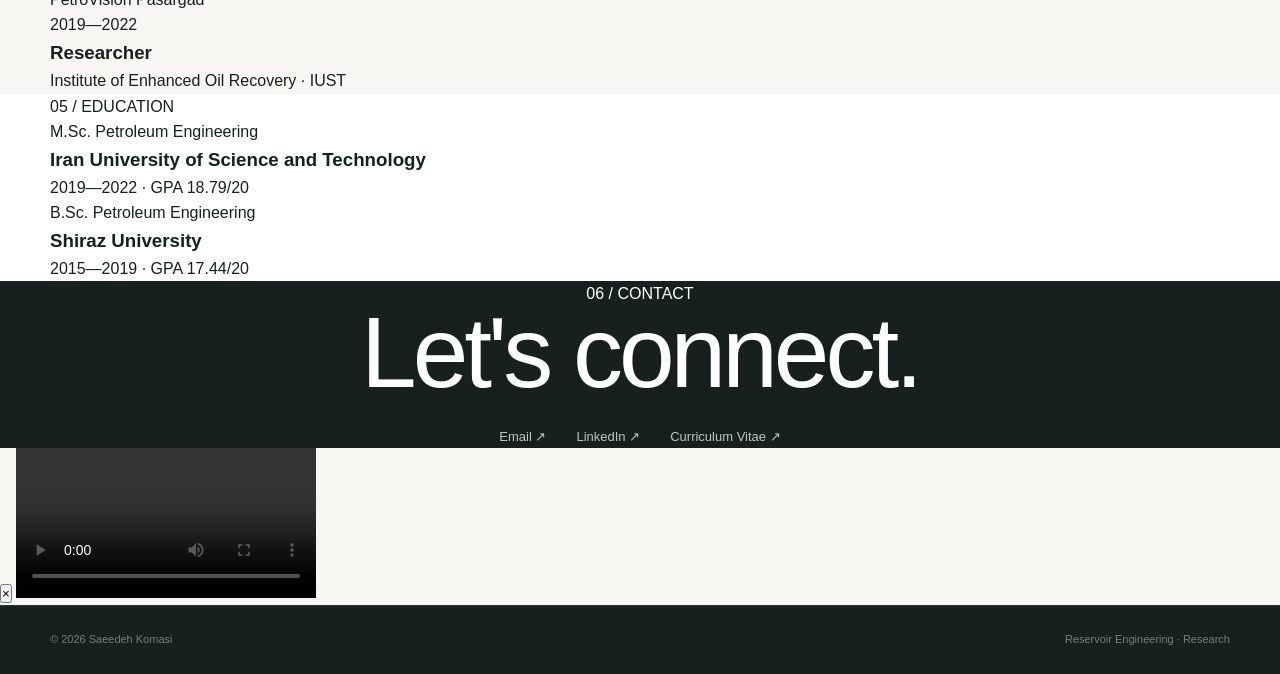
==== commit 1acbddc4: "Update index.html" ====
--- a/index.html
+++ b/index.html
@@ -1,92 +1,114 @@
+<!DOCTYPE html>
 <html lang="en">
+
 <head>
+
     <meta charset="UTF-8">
+
     <meta name="viewport" content="width=device-width, initial-scale=1.0">
 
-    <title>Saeedeh Komasi | Petroleum Reservoir Engineer & Researcher</title>
+    <title>Saeedeh Komasi | Reservoir Engineer & Researcher</title>
 
     <meta name="description"
-          content="Saeedeh Komasi is a Petroleum Reservoir Engineer and Researcher specializing in Reservoir Engineering, Geochemistry, SCAL, and Enhanced Oil Recovery.">
+          content="Saeedeh Komasi — Reservoir Engineer and Researcher working across reservoir engineering, enhanced oil recovery, SCAL and experimental research.">
 
     <link rel="stylesheet" href="style.css">
+
 </head>
 
+
 <body>
 
+
 <!-- =========================
      NAVIGATION
 ========================= -->
 
 <header class="navbar">
+
     <div class="nav-container">
 
-        <a href="#home" class="logo">
+        <a href="index.html" class="logo">
             SK<span>.</span>
         </a>
 
+
         <nav class="nav-menu">
+
             <a href="#about">About</a>
+
             <a href="#research">Research</a>
-            <a href="#experience">Experience</a>
-            <a href="#education">Education</a>
-            <a href="#skills">Skills</a>
-            <a href="#references">References</a>
+
+            <a href="research.html">Projects</a>
+
+            <a href="assets/documents/Saeedeh_Komasi_CV.pdf"
+               target="_blank">
+                CV
+            </a>
+
             <a href="#contact">Contact</a>
+
         </nav>
 
-        <a href="assets/documents/Saeedeh_Komasi_CV.pdf"
-           class="nav-cv"
-           target="_blank">
-            CV
-        </a>
-
-    </div>
+    </div>
+
 </header>
 
 
+
 <main>
 
+
 <!-- =========================
      HERO
 ========================= -->
 
-<section id="home" class="hero">
+<section class="hero">
 
     <div class="hero-container">
 
+
         <div class="hero-content">
 
             <p class="eyebrow">
-                PETROLEUM RESERVOIR ENGINEER & RESEARCHER
+                PETROLEUM ENGINEERING · RESEARCH
             </p>
 
+
             <h1>
+
                 Saeedeh<br>
-                <span>Komasi</span>
+
+                <span>Komasi.</span>
+
             </h1>
 
+
+            <p class="hero-title">
+                Reservoir Engineer & Researcher
+            </p>
+
+
             <p class="hero-description">
-                Exploring reservoir behavior through
-                experimentation, simulation, and data analysis.
+
+                I work across reservoir engineering,
+                enhanced oil recovery, SCAL and
+                experimental research.
+
             </p>
 
-            <div class="hero-tags">
-                <span>Reservoir Engineering</span>
-                <span>SCAL</span>
-                <span>Enhanced Oil Recovery</span>
-                <span>Geochemistry</span>
-            </div>
-
-            <div class="hero-buttons">
-
-                <a href="#research" class="btn btn-primary">
-                    Explore My Research
+
+            <div class="hero-links">
+
+                <a href="research.html">
+                    Explore research
+                    <span>→</span>
                 </a>
 
                 <a href="assets/documents/Saeedeh_Komasi_CV.pdf"
-                   class="btn btn-secondary"
                    target="_blank">
-                    Download CV
+                    View CV
+                    <span>↗</span>
                 </a>
 
             </div>
@@ -94,75 +116,112 @@
         </div>
 
 
-        <!-- PROFILE IMAGE -->
-
         <div class="hero-image">
 
-            <div class="image-frame">
-
-                <!--
-                PLACE YOUR PHOTO HERE
-
-                File:
-                assets/images/profile.jpg
-                -->
-
-                <img src="assets/images/profile.jpg"
-                     alt="Saeedeh Komasi">
-
-            </div>
-
-            <div class="image-caption">
-                <span>Petroleum Engineering</span>
-                <span>Research & Development</span>
-            </div>
-
-        </div>
+            <img src="assets/images/profile.jpg"
+                 alt="Saeedeh Komasi">
+
+        </div>
+
 
     </div>
 
 </section>
 
 
-<!-- =========================
-     INTRODUCTION VIDEO
-========================= -->
-
-<section class="video-section">
+
+<!-- =========================
+     INTRO VIDEO
+========================= -->
+
+<section class="intro-video">
 
     <div class="section-container">
 
-        <div class="section-heading">
-
-            <p class="section-label">
-                INTRODUCTION
-            </p>
+        <div class="section-top">
+
+            <span>
+                01 / INTRODUCTION
+            </span>
+
+            <span>
+                About me
+            </span>
+
+        </div>
+
+
+        <button class="video-trigger"
+                onclick="openVideo()">
+
+            <div class="video-placeholder">
+
+                <span class="play-button">
+                    ▶
+                </span>
+
+                <span>
+                    Watch introduction
+                </span>
+
+            </div>
+
+        </button>
+
+    </div>
+
+</section>
+
+
+
+<!-- =========================
+     ABOUT
+========================= -->
+
+<section id="about" class="about">
+
+    <div class="section-container">
+
+        <div class="section-top">
+
+            <span>
+                02 / ABOUT
+            </span>
+
+        </div>
+
+
+        <div class="about-content">
 
             <h2>
-                A little about<br>
-                <span>my research journey.</span>
+
+                Curious about why
+                things behave the way
+                they do.
+
             </h2>
 
-        </div>
-
-
-        <div class="video-wrapper">
-
-            <!--
-            PLACE YOUR INTRODUCTION VIDEO HERE
-
-            File:
-            assets/video/introduction.mp4
-            -->
-
-            <video controls poster="assets/images/video-cover.jpg">
-
-                <source src="assets/video/introduction.mp4"
-                        type="video/mp4">
-
-                Your browser does not support the video tag.
-
-            </video>
+
+            <div class="about-text">
+
+                <p>
+
+                    I enjoy understanding the underlying
+                    causes of phenomena rather than simply
+                    performing routine tasks.
+
+                </p>
+
+                <p>
+
+                    When faced with unexpected results or
+                    inconsistent data, I investigate the
+                    underlying causes through experimentation,
+                    simulation and data analysis.
+
+                </p>
+
+            </div>
 
         </div>
 
@@ -171,47 +230,82 @@
 </section>
 
 
-<!-- =========================
-     ABOUT
-========================= -->
-
-<section id="about" class="about section">
-
-    <div class="section-container about-grid">
-
-        <div>
-
-            <p class="section-label">
-                ABOUT ME
-            </p>
-
-            <h2>
-                Understanding <span>why,</span><br>
-                not just what.
-            </h2>
-
-        </div>
-
-
-        <div class="about-text">
-
-            <p>
-                I enjoy understanding the underlying causes of phenomena
-                and solving complex problems rather than simply performing
-                routine tasks.
-            </p>
-
-            <p>
-                When faced with inconsistent data or unexpected results,
-                I investigate the root causes and combine experimentation,
-                simulation, and data analysis to reach reliable conclusions.
-            </p>
-
-            <p>
-                My interests lie at the intersection of reservoir engineering,
-                reservoir geochemistry, special core analysis, and enhanced
-                oil recovery.
-            </p>
+
+<!-- =========================
+     RESEARCH
+========================= -->
+
+<section id="research" class="research">
+
+    <div class="section-container">
+
+        <div class="section-top">
+
+            <span>
+                03 / RESEARCH
+            </span>
+
+            <span>
+                Areas of interest
+            </span>
+
+        </div>
+
+
+        <div class="research-list">
+
+            <div class="research-item">
+
+                <span>01</span>
+
+                <h3>
+                    Reservoir Engineering
+                </h3>
+
+            </div>
+
+
+            <div class="research-item">
+
+                <span>02</span>
+
+                <h3>
+                    Enhanced Oil Recovery
+                </h3>
+
+            </div>
+
+
+            <div class="research-item">
+
+                <span>03</span>
+
+                <h3>
+                    SCAL & Core Analysis
+                </h3>
+
+            </div>
+
+
+            <div class="research-item">
+
+                <span>04</span>
+
+                <h3>
+                    Reservoir Geochemistry
+                </h3>
+
+            </div>
+
+        </div>
+
+
+        <div class="research-more">
+
+            <a href="research.html">
+                View research projects
+                <span>→</span>
+            </a>
 
         </div>
 
@@ -220,212 +314,41 @@
 </section>
 
 
-<!-- =========================
-     RESEARCH INTERESTS
-========================= -->
-
-<section id="research" class="research section">
+
+<!-- =========================
+     SELECTED EXPERIENCE
+========================= -->
+
+<section class="experience">
 
     <div class="section-container">
 
-        <div class="section-heading">
-
-            <p class="section-label">
-                RESEARCH
-            </p>
-
-            <h2>
-                Areas I am<br>
-                <span>interested in.</span>
-            </h2>
-
-        </div>
-
-
-        <div class="research-grid">
-
-            <article class="research-card">
-
-                <span class="card-number">01</span>
-
-                <h3>
-                    Reservoir<br>
-                    Engineering
-                </h3>
-
-                <p>
-                    Reservoir behavior, fluid–rock interaction,
-                    injection strategies, and reservoir studies.
-                </p>
-
-            </article>
-
-
-            <article class="research-card">
-
-                <span class="card-number">02</span>
-
-                <h3>
-                    Enhanced Oil<br>
-                    Recovery
-                </h3>
-
-                <p>
-                    Spontaneous imbibition, low-salinity water injection,
-                    surfactants, and EOR mechanisms.
-                </p>
-
-            </article>
-
-
-            <article class="research-card">
-
-                <span class="card-number">03</span>
-
-                <h3>
-                    Reservoir<br>
-                    Geochemistry
-                </h3>
-
-                <p>
-                    Water compatibility, mineral reactions,
-                    and carbonate and sulfate scale prediction.
-                </p>
-
-            </article>
-
-
-            <article class="research-card">
-
-                <span class="card-number">04</span>
-
-                <h3>
-                    Special Core<br>
-                    Analysis
-                </h3>
-
-                <p>
-                    Relative permeability, capillary pressure,
-                    wettability, and laboratory data quality control.
-                </p>
-
-            </article>
-
-        </div>
-
-    </div>
-
-</section>
-
-<div class="research-link-wrapper">
-
-    <a href="research.html" class="research-link">
-        View All Research
-        <span>→</span>
-    </a>
-
-</div>
-<!-- =========================
-     FEATURED RESEARCH PROJECT
-========================= -->
-
-<section class="featured-project section">
-
-    <div class="section-container">
-
-        <div class="featured-project-content">
-
-            <div>
-
-                <p class="section-label">
-                    FEATURED RESEARCH
-                </p>
-
-                <h2>
-                    Natural Surfactant<br>
-                    for <span>Enhanced Oil Recovery</span>
-                </h2>
-
-                <p class="project-description">
-                    Synthesis and evaluation of a salinity-resistant
-                    natural surfactant for enhanced oil recovery
-                    from a tight carbonate reservoir.
-                </p>
-
-                <div class="project-details">
-
-                    <div>
-                        <strong>Method</strong>
-                        <span>Spontaneous Imbibition</span>
-                    </div>
-
-                    <div>
-                        <strong>Reservoir</strong>
-                        <span>Tight Carbonate</span>
-                    </div>
-
-                    <div>
-                        <strong>Outcome</strong>
-                        <span>~30% Increase in Recovery</span>
-                    </div>
-
+        <div class="section-top">
+
+            <span>
+                04 / EXPERIENCE
+            </span>
+
+        </div>
+
+
+        <div class="experience-list">
+
+
+            <div class="experience-row">
+
+                <div class="experience-year">
+                    2023—2026
                 </div>
 
-            </div>
-
-        </div>
-
-    </div>
-
-</section>
-
-
-<!-- =========================
-     EXPERIENCE
-========================= -->
-
-<section id="experience" class="experience section">
-
-    <div class="section-container">
-
-        <div class="section-heading">
-
-            <p class="section-label">
-                EXPERIENCE
-            </p>
-
-            <h2>
-                Research &<br>
-                <span>professional experience.</span>
-            </h2>
-
-        </div>
-
-
-        <div class="timeline">
-
-            <div class="timeline-item">
-
-                <div class="timeline-date">
-                    2023 — 2026
-                </div>
-
-                <div class="timeline-content">
+                <div>
 
                     <h3>
                         Research & Development Specialist
                     </h3>
 
-                    <h4>
+                    <p>
                         PetroVision Pasargad
-                    </h4>
-
-                    <p>
-                        Conducted reservoir studies for injection-water
-                        selection and scale-risk assessment. Performed
-                        water–rock compatibility studies using PHREEQC
-                        and OLI and analyzed SCAL data including relative
-                        permeability and capillary pressure.
                     </p>
 
                 </div>
@@ -433,27 +356,20 @@
             </div>
 
 
-            <div class="timeline-item">
-
-                <div class="timeline-date">
-                    2019 — 2022
+            <div class="experience-row">
+
+                <div class="experience-year">
+                    2019—2022
                 </div>
 
-                <div class="timeline-content">
+                <div>
 
                     <h3>
                         Researcher
                     </h3>
 
-                    <h4>
-                        Institute of Enhanced Oil Recovery — IUST
-                    </h4>
-
                     <p>
-                        Contributed to laboratory investigations of
-                        enhanced oil recovery methods, including core
-                        preparation, cleaning, vacuum saturation,
-                        aging, and spontaneous imbibition experiments.
+                        Institute of Enhanced Oil Recovery · IUST
                     </p>
 
                 </div>
@@ -467,83 +383,59 @@
 </section>
 
 
+
 <!-- =========================
      EDUCATION
 ========================= -->
 
-<section id="education" class="education section">
+<section class="education">
 
     <div class="section-container">
 
-        <div class="section-heading">
-
-            <p class="section-label">
-                EDUCATION
-            </p>
-
-            <h2>
-                Academic<br>
-                <span>background.</span>
-            </h2>
-
-        </div>
-
-
-        <div class="education-grid">
-
-            <div class="education-card">
-
-                <span class="education-year">
-                    2019 — 2022
+        <div class="section-top">
+
+            <span>
+                05 / EDUCATION
+            </span>
+
+        </div>
+
+
+        <div class="education-main">
+
+            <div>
+
+                <p class="degree">
+                    M.Sc. Petroleum Engineering
+                </p>
+
+                <h3>
+                    Iran University of Science
+                    and Technology
+                </h3>
+
+                <span>
+                    2019—2022 · GPA 18.79/20
                 </span>
 
+            </div>
+
+
+            <div class="education-secondary">
+
+                <p class="degree">
+                    B.Sc. Petroleum Engineering
+                </p>
+
                 <h3>
-                    M.Sc. in Petroleum Engineering
+                    Shiraz University
                 </h3>
 
-                <p>
-                    Iran University of Science and Technology
-                </p>
-
-                <div class="education-meta">
-                    <span>GPA 18.79 / 20</span>
-                    <span>Exceptional Talents Program</span>
-                </div>
-
-            </div>
-
-
-            <div class="education-card">
-
-                <span class="education-year">
-                    2015 — 2019
+                <span>
+                    2015—2019 · GPA 17.44/20
                 </span>
 
-                <h3>
-                    B.Sc. in Petroleum Engineering
-                </h3>
-
-                <p>
-                    Shiraz University
-                </p>
-
-                <div class="education-meta">
-                    <span>GPA 17.44 / 20</span>
-                    <span>Top 15% of entrants</span>
-                </div>
-
-            </div>
-
-        </div>
-
-
-        <div class="achievement">
-
-            <span>ACADEMIC DISTINCTION</span>
-
-            <strong>
-                Ranked 2nd among M.Sc. Petroleum Engineering classmates.
-            </strong>
+            </div>
 
         </div>
 
@@ -552,226 +444,97 @@
 </section>
 
 
-<!-- =========================
-     SKILLS
-========================= -->
-
-<section id="skills" class="skills section">
+
+<!-- =========================
+     CONTACT
+========================= -->
+
+<section id="contact" class="contact">
 
     <div class="section-container">
 
-        <div class="section-heading">
-
-            <p class="section-label">
-                SKILLS
-            </p>
-
-            <h2>
-                Tools &<br>
-                <span>technical expertise.</span>
-            </h2>
-
-        </div>
-
-
-        <div class="skills-list">
-
-            <div class="skill-group">
-
-                <h3>
-                    Reservoir Engineering
-                </h3>
-
-                <div class="skill-tags">
-                    <span>EOR</span>
-                    <span>SCAL</span>
-                    <span>Relative Permeability</span>
-                    <span>Capillary Pressure</span>
-                    <span>Spontaneous Imbibition</span>
-                </div>
-
-            </div>
-
-
-            <div class="skill-group">
-
-                <h3>
-                    Simulation & Geochemistry
-                </h3>
-
-                <div class="skill-tags">
-                    <span>PHREEQC</span>
-                    <span>OLI</span>
-                    <span>ECLIPSE E100</span>
-                    <span>MATLAB</span>
-                    <span>PVTi</span>
-                    <span>PIPESIM</span>
-                </div>
-
-            </div>
-
-
-            <div class="skill-group">
-
-                <h3>
-                    Laboratory & Analysis
-                </h3>
-
-                <div class="skill-tags">
-                    <span>Laboratory QC</span>
-                    <span>Contact Angle</span>
-                    <span>HPHT IFT</span>
-                    <span>CYDAR</span>
-                    <span>Floviz</span>
-                </div>
-
-            </div>
+        <div class="section-top">
+
+            <span>
+                06 / CONTACT
+            </span>
+
+        </div>
+
+
+        <h2>
+
+            Let's connect.
+
+        </h2>
+
+
+        <div class="contact-links">
+
+            <a href="mailto:komasisaeedeh@gmail.com">
+                Email
+                <span>↗</span>
+            </a>
+
+
+            <a href="https://www.linkedin.com/in/saeedeh-komasi/"
+               target="_blank"
+               rel="noopener noreferrer">
+
+                LinkedIn
+                <span>↗</span>
+
+            </a>
+
+
+            <a href="assets/documents/Saeedeh_Komasi_CV.pdf"
+               target="_blank">
+
+                Curriculum Vitae
+                <span>↗</span>
+
+            </a>
 
         </div>
 
     </div>
 
 </section>
-<!-- =========================
-     ACADEMIC REFERENCES
-========================= -->
-
-<section id="references" class="references section">
-    
-    <div class="section-container">
-
-        <div class="section-heading">
-
-            <p class="section-label">
-                ACADEMIC REFERENCES
-            </p>
-
-            <h2>
-                Academic<br>
-                <span>references.</span>
-            </h2>
-
-        </div>
-
-
-        <div class="references-grid">
-
-            <div class="reference-card">
-
-                <div class="reference-photo">
-                    <img src="assets/images/references/rohaldin-miri.jpg"
-                         alt="Dr. Rohaldin Miri">
-                </div>
-
-                <div class="reference-info">
-
-                    <h3>
-                        Dr. Rohaldin Miri
-                    </h3>
-
-                    <p>
-                        Associate Professor
-                    </p>
-
-                    <p>
-                        Iran University of Science and Technology
-                    </p>
-
-                    <a href="mailto:rohaldinmiri@iust.ac.ir">
-                        rohaldinmiri@iust.ac.ir
-                    </a>
-
-                </div>
-
-            </div>
-
-
-            <div class="reference-card">
-
-                <div class="reference-photo">
-                    <img src="assets/images/references/masoud-riazi.jpg"
-                         alt="Dr. Masoud Riazi">
-                </div>
-
-                <div class="reference-info">
-
-                    <h3>
-                        Dr. Masoud Riazi
-                    </h3>
-
-                    <p>
-                        Associate Professor
-                    </p>
-
-                    <p>
-                        Nazarbayev University
-                    </p>
-
-                    <a href="mailto:masoud.riazi@nu.edu.kz">
-                        masoud.riazi@nu.edu.kz
-                    </a>
-
-                </div>
-
-            </div>
-
-        </div>
-
-    </div>
-
-</section>
-
-<!-- =========================
-     CONTACT
-========================= -->
-
-<section id="contact" class="contact section">
-
-    <div class="section-container contact-container">
-
-        <p class="section-label">
-            CONTACT
-        </p>
-
-        <h2>
-            Let's connect.
-        </h2>
-
-        <p>
-            I am open to research opportunities,
-            academic collaborations, and reservoir
-            engineering positions.
-        </p>
-
-        <a href="mailto:komasisaeedeh@gmail.com"
-           class="email-link">
-            komasisaeedeh@gmail.com
-        </a>
-
-        <div class="contact-links">
-
-<a href="https://www.linkedin.com/in/saeedeh-komasi/"
-   target="_blank"
-   rel="noopener noreferrer">
-    LinkedIn
-</a>
-
-            <a href="#" target="_blank">
-                Google Scholar
-            </a>
-
-            <a href="https://github.com/saeedeh-komasi"
-               target="_blank">
-                GitHub
-            </a>
-
-        </div>
-
-    </div>
-
-</section>
+
 
 </main>
+
+
+
+<!-- =========================
+     VIDEO MODAL
+========================= -->
+
+<div id="videoModal"
+     class="video-modal">
+
+    <div class="video-modal-inner">
+
+        <button class="video-close"
+                onclick="closeVideo()">
+
+            ×
+
+        </button>
+
+
+        <video controls
+               playsinline>
+
+            <source src="assets/video/introduction.mp4"
+                    type="video/mp4">
+
+        </video>
+
+    </div>
+
+</div>
+
 
 
 <!-- =========================
@@ -787,7 +550,7 @@
         </span>
 
         <span>
-            Petroleum Reservoir Engineer & Researcher
+            Reservoir Engineering · Research
         </span>
 
     </div>
@@ -795,5 +558,46 @@
 </footer>
 
 
+
+<script>
+
+function openVideo() {
+
+    document
+        .getElementById("videoModal")
+        .classList.add("show");
+
+}
+
+
+function closeVideo() {
+
+    const modal =
+        document.getElementById("videoModal");
+
+    const video =
+        modal.querySelector("video");
+
+    video.pause();
+
+    modal.classList.remove("show");
+
+}
+
+
+document
+    .getElementById("videoModal")
+    .addEventListener("click", function(event) {
+
+        if (event.target === this) {
+            closeVideo();
+        }
+
+    });
+
+</script>
+
+
 </body>
+
 </html>
--- a/style.css
+++ b/style.css
@@ -1498,3 +1498,445 @@
     }
 
 }
+.research-link-wrapper {
+    margin-top: 35px;
+    text-align: right;
+}
+
+.research-link {
+    display: inline-flex;
+
+    align-items: center;
+
+    gap: 15px;
+
+    padding-bottom: 8px;
+
+    border-bottom: 1px solid var(--dark);
+
+    font-size: 13px;
+
+    font-weight: 600;
+
+    transition: 0.25s ease;
+}
+
+.research-link span {
+    font-size: 20px;
+
+    transition: 0.25s ease;
+}
+
+.research-link:hover {
+    color: var(--accent-dark);
+    border-color: var(--accent-dark);
+}
+
+.research-link:hover span {
+    transform: translateX(5px);
+}
+/* =========================================
+   THESIS PAGE
+========================================= */
+
+.thesis-hero {
+    padding: 190px 0 120px;
+    background: var(--dark);
+    color: white;
+}
+
+.thesis-hero h1 {
+    max-width: 1050px;
+
+    font-size: clamp(50px, 7vw, 95px);
+
+    line-height: 0.95;
+
+    letter-spacing: -5px;
+
+    font-weight: 500;
+
+    margin-bottom: 45px;
+}
+
+.thesis-hero h1 span {
+    color: var(--accent);
+}
+
+.thesis-hero-text {
+    max-width: 700px;
+
+    color: #b6bfbc;
+
+    font-size: 18px;
+
+    line-height: 1.7;
+
+    margin-bottom: 70px;
+}
+
+.thesis-meta {
+    display: grid;
+
+    grid-template-columns: repeat(3, 1fr);
+
+    gap: 30px;
+
+    max-width: 950px;
+
+    border-top: 1px solid rgba(255,255,255,0.15);
+
+    padding-top: 25px;
+}
+
+.thesis-meta span,
+.thesis-meta strong {
+    display: block;
+}
+
+.thesis-meta span {
+    color: var(--accent);
+
+    font-size: 10px;
+
+    letter-spacing: 1.5px;
+
+    text-transform: uppercase;
+
+    margin-bottom: 8px;
+}
+
+.thesis-meta strong {
+    font-size: 13px;
+
+    font-weight: 500;
+
+    color: #c5cbc9;
+}
+
+
+/* =========================================
+   THESIS CONTENT
+========================================= */
+
+.thesis-content {
+    padding: 130px 0;
+
+    background: white;
+}
+
+.thesis-content-grid {
+    display: grid;
+
+    grid-template-columns: 1fr 1fr;
+
+    gap: 100px;
+}
+
+.thesis-content h2 {
+    font-size: clamp(40px, 5vw, 65px);
+
+    line-height: 1;
+
+    letter-spacing: -3px;
+
+    font-weight: 500;
+}
+
+.thesis-content h2 span {
+    color: var(--accent-dark);
+}
+
+.thesis-text {
+    padding-top: 15px;
+}
+
+.thesis-text p {
+    color: var(--muted);
+
+    font-size: 17px;
+
+    margin-bottom: 25px;
+}
+
+
+/* =========================================
+   METHODOLOGY
+========================================= */
+
+.thesis-methodology {
+    padding: 130px 0;
+
+    background: var(--background);
+}
+
+.methodology-grid {
+    display: grid;
+
+    grid-template-columns: repeat(4, 1fr);
+
+    gap: 1px;
+
+    background: var(--border);
+
+    border: 1px solid var(--border);
+}
+
+.methodology-card {
+    background: var(--background);
+
+    min-height: 320px;
+
+    padding: 35px;
+}
+
+.methodology-card > span {
+    color: var(--accent-dark);
+
+    font-size: 12px;
+
+    font-weight: 700;
+}
+
+.methodology-card h3 {
+    font-size: 24px;
+
+    line-height: 1.1;
+
+    font-weight: 500;
+
+    margin: 90px 0 20px;
+}
+
+.methodology-card p {
+    color: var(--muted);
+
+    font-size: 13px;
+}
+
+
+/* =========================================
+   THESIS HIGHLIGHT
+========================================= */
+
+.thesis-highlight {
+    padding: 130px 0;
+
+    background: var(--dark);
+
+    color: white;
+}
+
+.thesis-highlight .section-container {
+    display: grid;
+
+    grid-template-columns: 0.5fr 1fr;
+
+    gap: 80px;
+
+    align-items: center;
+}
+
+.thesis-highlight-number {
+    font-size: clamp(130px, 17vw, 240px);
+
+    line-height: 0.75;
+
+    letter-spacing: -12px;
+
+    color: var(--accent);
+}
+
+.thesis-highlight h2 {
+    max-width: 700px;
+
+    font-size: clamp(40px, 5vw, 65px);
+
+    line-height: 1;
+
+    letter-spacing: -3px;
+
+    font-weight: 500;
+
+    margin-bottom: 30px;
+}
+
+.thesis-highlight p:not(.section-label) {
+    max-width: 600px;
+
+    color: #aeb7b4;
+
+    font-size: 16px;
+}
+
+
+/* =========================================
+   VARIABLES
+========================================= */
+
+.thesis-variables {
+    padding: 120px 0;
+
+    background: white;
+}
+
+.variable-list {
+    border-top: 1px solid var(--border);
+}
+
+.variable-list div {
+    display: grid;
+
+    grid-template-columns: 80px 1fr;
+
+    padding: 25px 0;
+
+    border-bottom: 1px solid var(--border);
+}
+
+.variable-list span {
+    color: var(--accent-dark);
+
+    font-size: 11px;
+}
+
+.variable-list strong {
+    font-size: 20px;
+
+    font-weight: 500;
+}
+
+
+/* =========================================
+   TOOLS
+========================================= */
+
+.thesis-tools {
+    padding: 90px 0;
+
+    background: #e9e7df;
+}
+
+.tool-row {
+    display: flex;
+
+    flex-wrap: wrap;
+
+    gap: 10px;
+}
+
+.tool-row span {
+    padding: 10px 16px;
+
+    border: 1px solid #c9c7c0;
+
+    border-radius: 30px;
+
+    font-size: 12px;
+
+    color: #5f6663;
+}
+
+
+/* =========================================
+   DOCUMENT
+========================================= */
+
+.thesis-document {
+    padding: 130px 0;
+
+    background: var(--background);
+}
+
+.thesis-document .section-container {
+    display: flex;
+
+    justify-content: space-between;
+
+    align-items: center;
+
+    gap: 80px;
+}
+
+.thesis-document h2 {
+    font-size: clamp(45px, 6vw, 75px);
+
+    line-height: 0.95;
+
+    letter-spacing: -3px;
+
+    font-weight: 500;
+
+    margin-bottom: 25px;
+}
+
+.thesis-document h2 span {
+    color: var(--accent-dark);
+}
+
+.thesis-document p:not(.section-label) {
+    max-width: 650px;
+
+    color: var(--muted);
+
+    font-size: 15px;
+}
+
+
+/* =========================================
+   THESIS RESPONSIVE
+========================================= */
+
+@media (max-width: 900px) {
+
+    .thesis-meta {
+        grid-template-columns: 1fr;
+    }
+
+    .thesis-content-grid {
+        grid-template-columns: 1fr;
+
+        gap: 50px;
+    }
+
+    .methodology-grid {
+        grid-template-columns: repeat(2, 1fr);
+    }
+
+    .thesis-highlight .section-container {
+        grid-template-columns: 1fr;
+
+        gap: 50px;
+    }
+
+    .thesis-document .section-container {
+        flex-direction: column;
+
+        align-items: flex-start;
+    }
+
+}
+
+@media (max-width: 600px) {
+
+    .thesis-hero {
+        padding: 150px 0 90px;
+    }
+
+    .thesis-hero h1 {
+        letter-spacing: -3px;
+    }
+
+    .methodology-grid {
+        grid-template-columns: 1fr;
+    }
+
+    .thesis-highlight-number {
+        font-size: 130px;
+    }
+
+    .variable-list div {
+        grid-template-columns: 55px 1fr;
+    }
+
+}
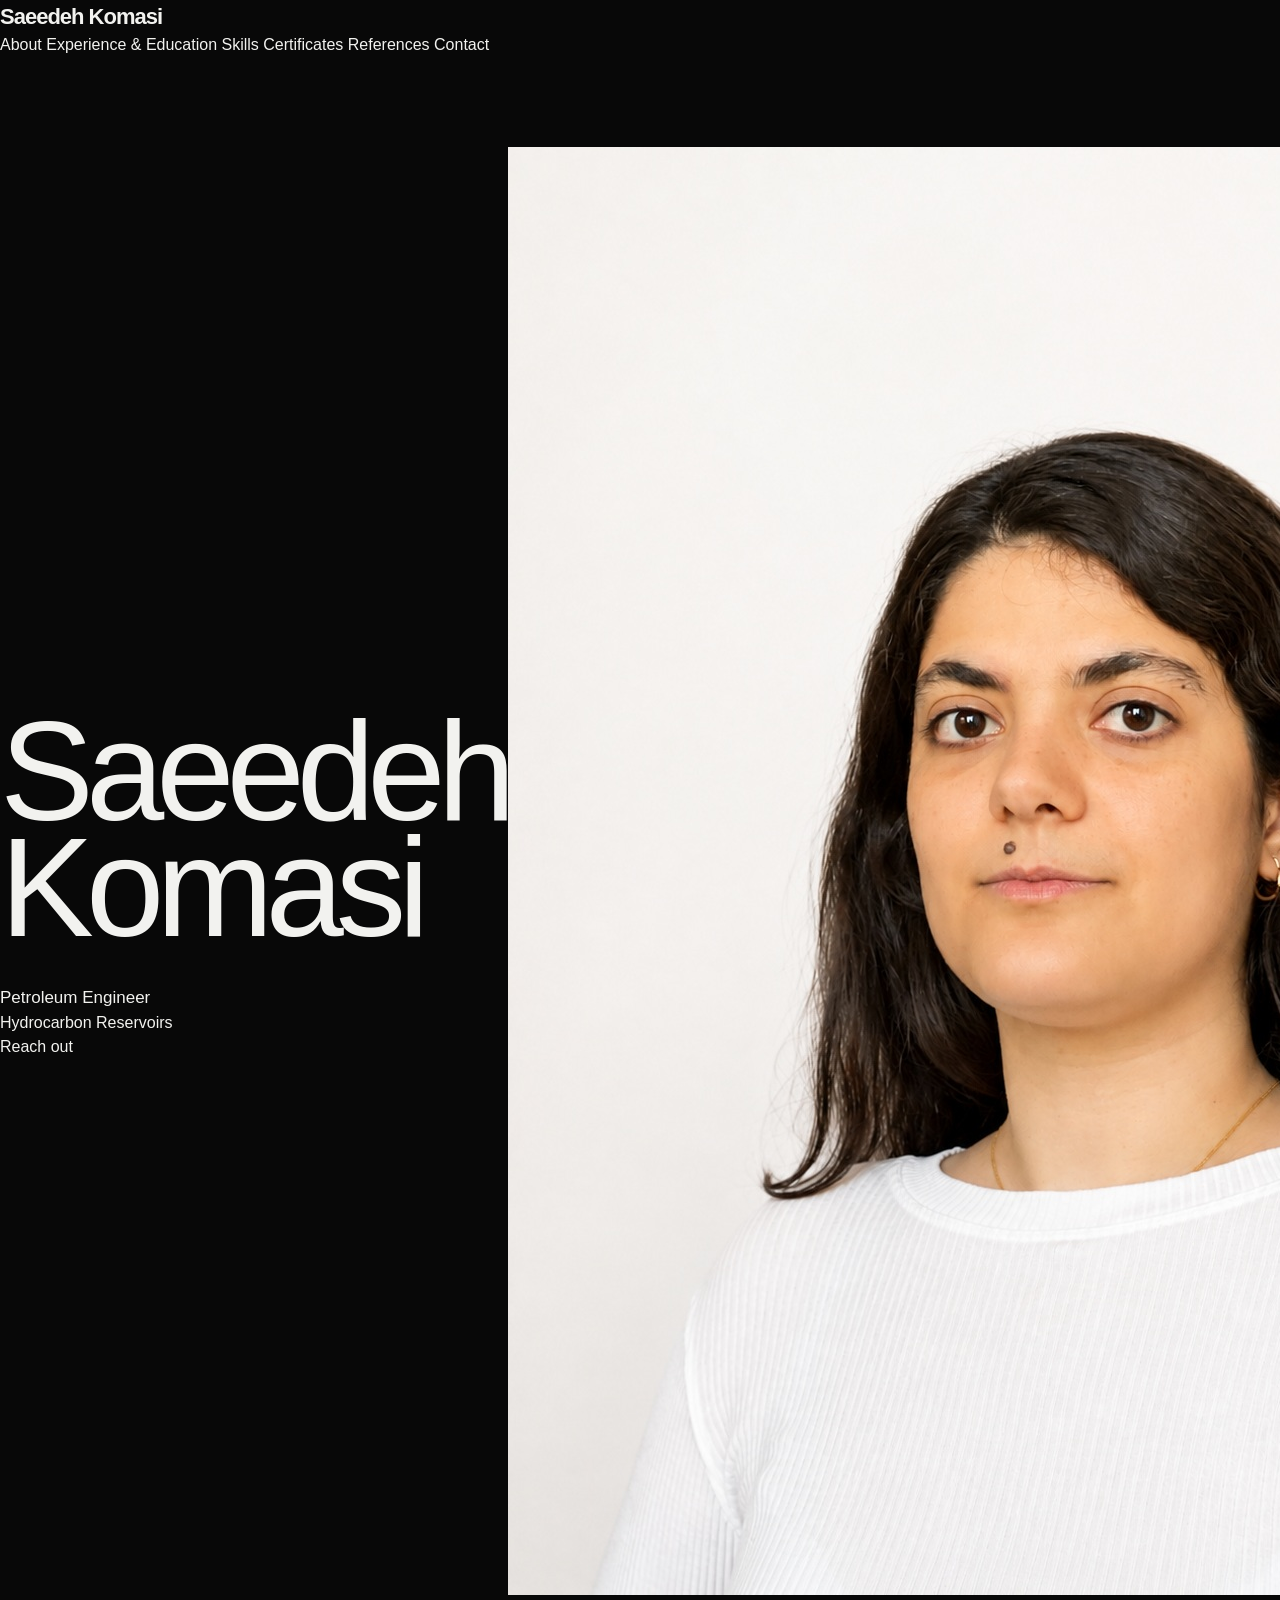
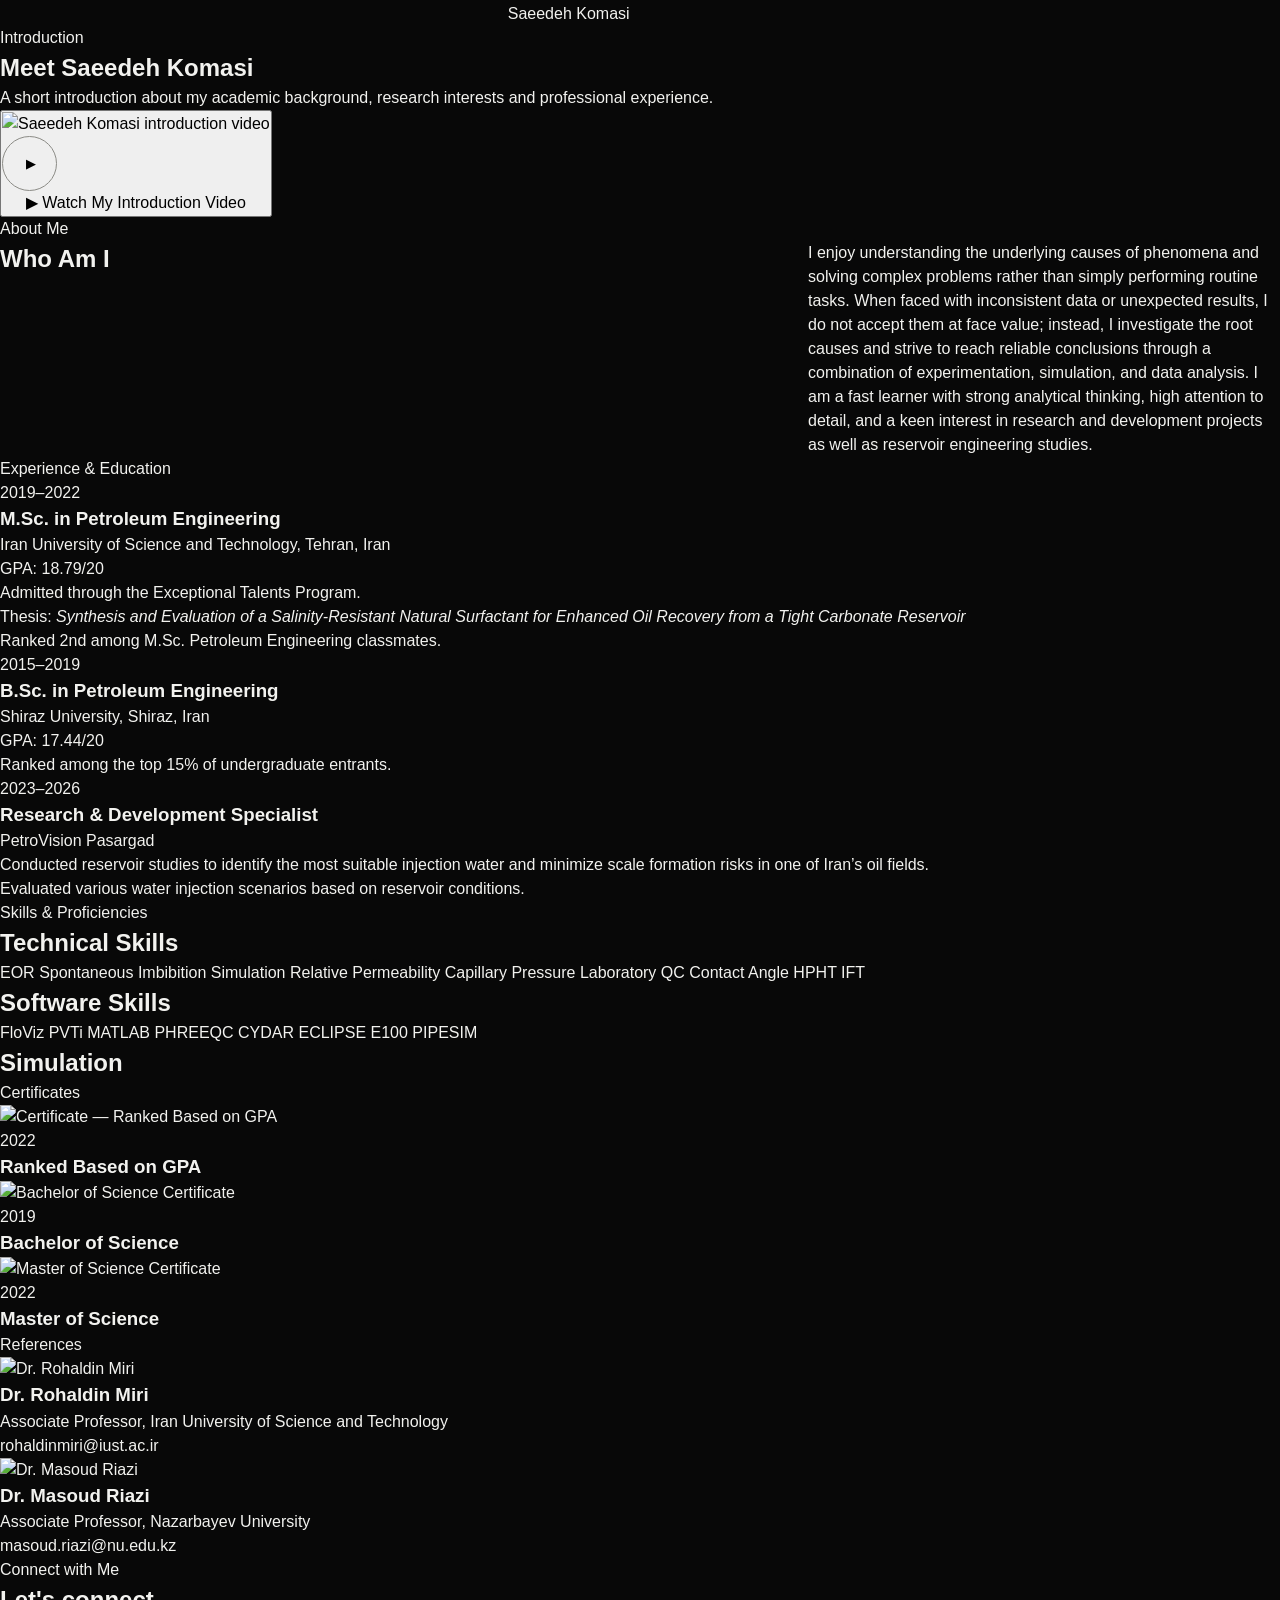
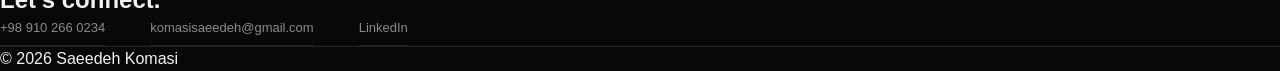
==== commit 63d74cd5: "Update index.html" ====
--- a/index.html
+++ b/index.html
@@ -7,10 +7,10 @@
 
     <meta name="viewport" content="width=device-width, initial-scale=1.0">
 
-    <title>Saeedeh Komasi | Reservoir Engineer & Researcher</title>
+    <title>Saeedeh Komasi | Petroleum Engineer</title>
 
     <meta name="description"
-          content="Saeedeh Komasi — Reservoir Engineer and Researcher working across reservoir engineering, enhanced oil recovery, SCAL and experimental research.">
+          content="Saeedeh Komasi — Petroleum Engineer specializing in hydrocarbon reservoirs.">
 
     <link rel="stylesheet" href="style.css">
 
@@ -20,478 +20,572 @@
 <body>
 
 
-<!-- =========================
-     NAVIGATION
-========================= -->
-
-<header class="navbar">
-
-    <div class="nav-container">
-
-        <a href="index.html" class="logo">
-            SK<span>.</span>
+<header>
+
+    <nav>
+
+        <a href="#" class="logo">
+            Saeedeh Komasi
         </a>
 
-
-        <nav class="nav-menu">
+        <div class="nav-links">
 
             <a href="#about">About</a>
 
-            <a href="#research">Research</a>
-
-            <a href="research.html">Projects</a>
-
-            <a href="assets/documents/Saeedeh_Komasi_CV.pdf"
-               target="_blank">
-                CV
+            <a href="#experience">Experience & Education</a>
+
+            <a href="#skills">Skills</a>
+
+            <a href="#certificates">Certificates</a>
+
+            <a href="#references">References</a>
+
+            <a href="#contact">Contact</a>
+
+        </div>
+
+    </nav>
+
+</header>
+
+
+
+<main>
+
+
+<!-- =========================
+     HERO
+========================= -->
+
+<section class="hero">
+
+    <div class="hero-text">
+
+        <h1>
+            Saeedeh Komasi
+        </h1>
+
+        <p class="hero-title">
+            Petroleum Engineer
+        </p>
+
+        <p class="hero-subtitle">
+            Hydrocarbon Reservoirs
+        </p>
+
+        <a href="#contact" class="reach-out">
+            Reach out
+        </a>
+
+    </div>
+
+
+    <div class="hero-photo">
+
+        <img src="assets/images/profile.jpg"
+             alt="Saeedeh Komasi">
+
+        <p>
+            Saeedeh Komasi
+        </p>
+
+    </div>
+
+</section>
+
+
+
+<!-- =========================
+     INTRODUCTION VIDEO
+========================= -->
+
+<section id="introduction">
+
+    <div class="section-label">
+        Introduction
+    </div>
+
+
+    <div class="video-section">
+
+        <div class="video-information">
+
+            <h2>
+                Meet Saeedeh Komasi
+            </h2>
+
+            <p>
+                A short introduction about my academic background,
+                research interests and professional experience.
+            </p>
+
+        </div>
+
+
+        <button class="video-card"
+                onclick="openVideo()">
+
+            <div class="video-card-image">
+
+                <img src="assets/images/video-cover.jpg"
+                     alt="Saeedeh Komasi introduction video">
+
+                <div class="play-button">
+                    ▶
+                </div>
+
+            </div>
+
+
+            <div class="video-card-title">
+
+                <span>
+                    ▶ Watch My Introduction
+                </span>
+
+                <span>
+                    Video
+                </span>
+
+            </div>
+
+        </button>
+
+    </div>
+
+</section>
+
+
+
+<!-- =========================
+     ABOUT
+========================= -->
+
+<section id="about">
+
+    <div class="section-label">
+        About Me
+    </div>
+
+
+    <div class="about-content">
+
+        <h2>
+            Who Am I
+        </h2>
+
+
+        <p class="large-text">
+
+            I enjoy understanding the underlying causes of phenomena
+            and solving complex problems rather than simply performing
+            routine tasks. When faced with inconsistent data or
+            unexpected results, I do not accept them at face value;
+            instead, I investigate the root causes and strive to reach
+            reliable conclusions through a combination of experimentation,
+            simulation, and data analysis. I am a fast learner with strong
+            analytical thinking, high attention to detail, and a keen
+            interest in research and development projects as well as
+            reservoir engineering studies.
+
+        </p>
+
+    </div>
+
+</section>
+
+
+
+<!-- =========================
+     EXPERIENCE & EDUCATION
+========================= -->
+
+<section id="experience">
+
+    <div class="section-label">
+        Experience & Education
+    </div>
+
+
+    <div class="section-content">
+
+
+        <article class="item">
+
+            <div class="item-date">
+                2019–2022
+            </div>
+
+            <div>
+
+                <h3>
+                    M.Sc. in Petroleum Engineering
+                </h3>
+
+                <p>
+                    Iran University of Science and Technology,
+                    Tehran, Iran
+                </p>
+
+                <p>
+                    GPA: 18.79/20
+                </p>
+
+                <p>
+                    Admitted through the Exceptional Talents Program.
+                </p>
+
+                <p class="thesis-title">
+
+                    Thesis:
+                    <em>
+                        Synthesis and Evaluation of a Salinity-Resistant
+                        Natural Surfactant for Enhanced Oil Recovery from
+                        a Tight Carbonate Reservoir
+                    </em>
+
+                </p>
+
+                <p>
+                    Ranked 2nd among M.Sc. Petroleum Engineering classmates.
+                </p>
+
+            </div>
+
+        </article>
+
+
+
+        <article class="item">
+
+            <div class="item-date">
+                2015–2019
+            </div>
+
+            <div>
+
+                <h3>
+                    B.Sc. in Petroleum Engineering
+                </h3>
+
+                <p>
+                    Shiraz University, Shiraz, Iran
+                </p>
+
+                <p>
+                    GPA: 17.44/20
+                </p>
+
+                <p>
+                    Ranked among the top 15% of undergraduate entrants.
+                </p>
+
+            </div>
+
+        </article>
+
+
+
+        <article class="item">
+
+            <div class="item-date">
+                2023–2026
+            </div>
+
+            <div>
+
+                <h3>
+                    Research & Development Specialist
+                </h3>
+
+                <p class="company">
+                    PetroVision Pasargad
+                </p>
+
+                <p>
+                    Conducted reservoir studies to identify the most
+                    suitable injection water and minimize scale formation
+                    risks in one of Iran’s oil fields.
+                </p>
+
+                <p>
+                    Evaluated various water injection scenarios based
+                    on reservoir conditions.
+                </p>
+
+            </div>
+
+        </article>
+
+    </div>
+
+</section>
+
+
+
+<!-- =========================
+     SKILLS
+========================= -->
+
+<section id="skills">
+
+    <div class="section-label">
+        Skills & Proficiencies
+    </div>
+
+
+    <div class="section-content skills-content">
+
+
+        <div class="skill-group">
+
+            <h2>
+                Technical Skills
+            </h2>
+
+            <div class="skills-list">
+
+                <span>EOR</span>
+                <span>Spontaneous Imbibition</span>
+                <span>Simulation</span>
+                <span>Relative Permeability</span>
+                <span>Capillary Pressure</span>
+                <span>Laboratory QC</span>
+                <span>Contact Angle</span>
+                <span>HPHT IFT</span>
+
+            </div>
+
+        </div>
+
+
+        <div class="skill-group">
+
+            <h2>
+                Software Skills
+            </h2>
+
+            <div class="skills-list">
+
+                <span>FloViz</span>
+                <span>PVTi</span>
+                <span>MATLAB</span>
+                <span>PHREEQC</span>
+                <span>CYDAR</span>
+                <span>ECLIPSE E100</span>
+                <span>PIPESIM</span>
+
+            </div>
+
+        </div>
+
+
+        <div class="skill-group">
+
+            <h2>
+                Simulation
+            </h2>
+
+        </div>
+
+    </div>
+
+</section>
+
+
+
+<!-- =========================
+     CERTIFICATES
+========================= -->
+
+<section id="certificates">
+
+    <div class="section-label">
+        Certificates
+    </div>
+
+
+    <div class="certificates-list">
+
+
+        <a href="assets/images/certificate-gpa.jpg"
+           target="_blank"
+           class="certificate">
+
+            <img src="assets/images/certificate-gpa.jpg"
+                 alt="Certificate — Ranked Based on GPA">
+
+            <div>
+
+                <span>
+                    2022
+                </span>
+
+                <h3>
+                    Ranked Based on GPA
+                </h3>
+
+            </div>
+
+        </a>
+
+
+
+        <a href="assets/images/certificate-bsc.jpg"
+           target="_blank"
+           class="certificate">
+
+            <img src="assets/images/certificate-bsc.jpg"
+                 alt="Bachelor of Science Certificate">
+
+            <div>
+
+                <span>
+                    2019
+                </span>
+
+                <h3>
+                    Bachelor of Science
+                </h3>
+
+            </div>
+
+        </a>
+
+
+
+        <a href="assets/images/certificate-msc.jpg"
+           target="_blank"
+           class="certificate">
+
+            <img src="assets/images/certificate-msc.jpg"
+                 alt="Master of Science Certificate">
+
+            <div>
+
+                <span>
+                    2022
+                </span>
+
+                <h3>
+                    Master of Science
+                </h3>
+
+            </div>
+
+        </a>
+
+
+    </div>
+
+</section>
+
+
+
+<!-- =========================
+     REFERENCES
+========================= -->
+
+<section id="references">
+
+    <div class="section-label">
+        References
+    </div>
+
+
+    <div class="references-list">
+
+
+        <div class="reference">
+
+            <img src="assets/images/ref-rohaldin-miri.jpg"
+                 alt="Dr. Rohaldin Miri">
+
+            <div>
+
+                <h3>
+                    Dr. Rohaldin Miri
+                </h3>
+
+                <p>
+                    Associate Professor,
+                    Iran University of Science and Technology
+                </p>
+
+                <a href="mailto:rohaldinmiri@iust.ac.ir">
+                    rohaldinmiri@iust.ac.ir
+                </a>
+
+            </div>
+
+        </div>
+
+
+
+        <div class="reference">
+
+            <img src="assets/images/ref-masoud-riazi.jpg"
+                 alt="Dr. Masoud Riazi">
+
+            <div>
+
+                <h3>
+                    Dr. Masoud Riazi
+                </h3>
+
+                <p>
+                    Associate Professor,
+                    Nazarbayev University
+                </p>
+
+                <a href="mailto:masoud.riazi@nu.edu.kz">
+                    masoud.riazi@nu.edu.kz
+                </a>
+
+            </div>
+
+        </div>
+
+
+    </div>
+
+</section>
+
+
+
+<!-- =========================
+     CONTACT
+========================= -->
+
+<section id="contact">
+
+    <div class="section-label">
+        Connect with Me
+    </div>
+
+
+    <div class="contact-content">
+
+        <h2>
+            Let's connect.
+        </h2>
+
+
+        <div class="contact-links">
+
+            <a href="tel:+989102660234">
+                +98 910 266 0234
             </a>
 
-            <a href="#contact">Contact</a>
-
-        </nav>
-
-    </div>
-
-</header>
-
-
-
-<main>
-
-
-<!-- =========================
-     HERO
-========================= -->
-
-<section class="hero">
-
-    <div class="hero-container">
-
-
-        <div class="hero-content">
-
-            <p class="eyebrow">
-                PETROLEUM ENGINEERING · RESEARCH
-            </p>
-
-
-            <h1>
-
-                Saeedeh<br>
-
-                <span>Komasi.</span>
-
-            </h1>
-
-
-            <p class="hero-title">
-                Reservoir Engineer & Researcher
-            </p>
-
-
-            <p class="hero-description">
-
-                I work across reservoir engineering,
-                enhanced oil recovery, SCAL and
-                experimental research.
-
-            </p>
-
-
-            <div class="hero-links">
-
-                <a href="research.html">
-                    Explore research
-                    <span>→</span>
-                </a>
-
-                <a href="assets/documents/Saeedeh_Komasi_CV.pdf"
-                   target="_blank">
-                    View CV
-                    <span>↗</span>
-                </a>
-
-            </div>
-
-        </div>
-
-
-        <div class="hero-image">
-
-            <img src="assets/images/profile.jpg"
-                 alt="Saeedeh Komasi">
-
-        </div>
-
-
-    </div>
-
-</section>
-
-
-
-<!-- =========================
-     INTRO VIDEO
-========================= -->
-
-<section class="intro-video">
-
-    <div class="section-container">
-
-        <div class="section-top">
-
-            <span>
-                01 / INTRODUCTION
-            </span>
-
-            <span>
-                About me
-            </span>
-
-        </div>
-
-
-        <button class="video-trigger"
-                onclick="openVideo()">
-
-            <div class="video-placeholder">
-
-                <span class="play-button">
-                    ▶
-                </span>
-
-                <span>
-                    Watch introduction
-                </span>
-
-            </div>
-
-        </button>
-
-    </div>
-
-</section>
-
-
-
-<!-- =========================
-     ABOUT
-========================= -->
-
-<section id="about" class="about">
-
-    <div class="section-container">
-
-        <div class="section-top">
-
-            <span>
-                02 / ABOUT
-            </span>
-
-        </div>
-
-
-        <div class="about-content">
-
-            <h2>
-
-                Curious about why
-                things behave the way
-                they do.
-
-            </h2>
-
-
-            <div class="about-text">
-
-                <p>
-
-                    I enjoy understanding the underlying
-                    causes of phenomena rather than simply
-                    performing routine tasks.
-
-                </p>
-
-                <p>
-
-                    When faced with unexpected results or
-                    inconsistent data, I investigate the
-                    underlying causes through experimentation,
-                    simulation and data analysis.
-
-                </p>
-
-            </div>
-
-        </div>
-
-    </div>
-
-</section>
-
-
-
-<!-- =========================
-     RESEARCH
-========================= -->
-
-<section id="research" class="research">
-
-    <div class="section-container">
-
-        <div class="section-top">
-
-            <span>
-                03 / RESEARCH
-            </span>
-
-            <span>
-                Areas of interest
-            </span>
-
-        </div>
-
-
-        <div class="research-list">
-
-            <div class="research-item">
-
-                <span>01</span>
-
-                <h3>
-                    Reservoir Engineering
-                </h3>
-
-            </div>
-
-
-            <div class="research-item">
-
-                <span>02</span>
-
-                <h3>
-                    Enhanced Oil Recovery
-                </h3>
-
-            </div>
-
-
-            <div class="research-item">
-
-                <span>03</span>
-
-                <h3>
-                    SCAL & Core Analysis
-                </h3>
-
-            </div>
-
-
-            <div class="research-item">
-
-                <span>04</span>
-
-                <h3>
-                    Reservoir Geochemistry
-                </h3>
-
-            </div>
-
-        </div>
-
-
-        <div class="research-more">
-
-            <a href="research.html">
-                View research projects
-                <span>→</span>
+            <a href="mailto:komasisaeedeh@gmail.com">
+                komasisaeedeh@gmail.com
             </a>
-
-        </div>
-
-    </div>
-
-</section>
-
-
-
-<!-- =========================
-     SELECTED EXPERIENCE
-========================= -->
-
-<section class="experience">
-
-    <div class="section-container">
-
-        <div class="section-top">
-
-            <span>
-                04 / EXPERIENCE
-            </span>
-
-        </div>
-
-
-        <div class="experience-list">
-
-
-            <div class="experience-row">
-
-                <div class="experience-year">
-                    2023—2026
-                </div>
-
-                <div>
-
-                    <h3>
-                        Research & Development Specialist
-                    </h3>
-
-                    <p>
-                        PetroVision Pasargad
-                    </p>
-
-                </div>
-
-            </div>
-
-
-            <div class="experience-row">
-
-                <div class="experience-year">
-                    2019—2022
-                </div>
-
-                <div>
-
-                    <h3>
-                        Researcher
-                    </h3>
-
-                    <p>
-                        Institute of Enhanced Oil Recovery · IUST
-                    </p>
-
-                </div>
-
-            </div>
-
-        </div>
-
-    </div>
-
-</section>
-
-
-
-<!-- =========================
-     EDUCATION
-========================= -->
-
-<section class="education">
-
-    <div class="section-container">
-
-        <div class="section-top">
-
-            <span>
-                05 / EDUCATION
-            </span>
-
-        </div>
-
-
-        <div class="education-main">
-
-            <div>
-
-                <p class="degree">
-                    M.Sc. Petroleum Engineering
-                </p>
-
-                <h3>
-                    Iran University of Science
-                    and Technology
-                </h3>
-
-                <span>
-                    2019—2022 · GPA 18.79/20
-                </span>
-
-            </div>
-
-
-            <div class="education-secondary">
-
-                <p class="degree">
-                    B.Sc. Petroleum Engineering
-                </p>
-
-                <h3>
-                    Shiraz University
-                </h3>
-
-                <span>
-                    2015—2019 · GPA 17.44/20
-                </span>
-
-            </div>
-
-        </div>
-
-    </div>
-
-</section>
-
-
-
-<!-- =========================
-     CONTACT
-========================= -->
-
-<section id="contact" class="contact">
-
-    <div class="section-container">
-
-        <div class="section-top">
-
-            <span>
-                06 / CONTACT
-            </span>
-
-        </div>
-
-
-        <h2>
-
-            Let's connect.
-
-        </h2>
-
-
-        <div class="contact-links">
-
-            <a href="mailto:komasisaeedeh@gmail.com">
-                Email
-                <span>↗</span>
-            </a>
-
 
             <a href="https://www.linkedin.com/in/saeedeh-komasi/"
                target="_blank"
                rel="noopener noreferrer">
 
                 LinkedIn
-                <span>↗</span>
-
-            </a>
-
-
-            <a href="assets/documents/Saeedeh_Komasi_CV.pdf"
-               target="_blank">
-
-                Curriculum Vitae
-                <span>↗</span>
 
             </a>
 
@@ -529,6 +623,8 @@
             <source src="assets/video/introduction.mp4"
                     type="video/mp4">
 
+            Your browser does not support the video tag.
+
         </video>
 
     </div>
@@ -537,23 +633,11 @@
 
 
 
-<!-- =========================
-     FOOTER
-========================= -->
-
 <footer>
 
-    <div class="footer-container">
-
-        <span>
-            © 2026 Saeedeh Komasi
-        </span>
-
-        <span>
-            Reservoir Engineering · Research
-        </span>
-
-    </div>
+    <p>
+        © 2026 Saeedeh Komasi
+    </p>
 
 </footer>
 
@@ -580,6 +664,8 @@
 
     video.pause();
 
+    video.currentTime = 0;
+
     modal.classList.remove("show");
 
 }
@@ -590,7 +676,9 @@
     .addEventListener("click", function(event) {
 
         if (event.target === this) {
+
             closeVideo();
+
         }
 
     });
--- a/style.css
+++ b/style.css
@@ -13,10 +13,15 @@
 }
 
 body {
-    font-family: Arial, Helvetica, sans-serif;
-    background: #f7f6f2;
-    color: #17201f;
-    line-height: 1.6;
+    background: #080808;
+    color: #f2f2ef;
+
+    font-family:
+        Arial,
+        Helvetica,
+        sans-serif;
+
+    line-height: 1.5;
 }
 
 a {
@@ -24,9 +29,8 @@
     text-decoration: none;
 }
 
-img {
-    max-width: 100%;
-    display: block;
+button {
+    font: inherit;
 }
 
 
@@ -35,1908 +39,1014 @@
 ========================================= */
 
 :root {
-    --background: #f7f6f2;
-    --dark: #17201f;
-    --muted: #69706e;
-    --accent: #00cdb0;
-    --accent-dark: #009e8b;
-    --white: #ffffff;
-    --border: #deded8;
-
-    --container: 1180px;
-}
-
-
-/* =========================================
-   GENERAL
-========================================= */
-
-.section {
-    padding: 130px 0;
-}
-
-.section-container {
-    width: min(var(--container), calc(100% - 80px));
+
+    --black: #080808;
+
+    --white: #f2f2ef;
+
+    --gray: #8b8b86;
+
+    --dark-gray: #555551;
+
+    --line: #242422;
+
+    --accent: #00ffd5;
+
+}
+
+
+/* =========================================
+   CONTAINER
+========================================= */
+
+.section-container,
+.nav-container,
+.hero-container {
+
+    width: min(1180px, calc(100% - 80px));
+
     margin: auto;
 }
 
-.section-label,
-.eyebrow {
-    font-size: 12px;
-    letter-spacing: 2.5px;
-    font-weight: 700;
-    color: var(--accent-dark);
-    margin-bottom: 25px;
-}
-
-.section-heading {
-    margin-bottom: 70px;
-}
-
-.section-heading h2 {
-    font-size: clamp(42px, 5vw, 70px);
-    line-height: 1.05;
-    font-weight: 500;
-    letter-spacing: -2px;
-}
-
-.section-heading h2 span {
-    color: var(--muted);
-}
-
-
-/* =========================================
-   NAVBAR
+
+/* =========================================
+   NAVIGATION
 ========================================= */
 
 .navbar {
-    position: fixed;
+
+    position: absolute;
+
     top: 0;
     left: 0;
+
     width: 100%;
+
+    z-index: 100;
+
+}
+
+.nav-container {
+
+    height: 90px;
+
+    display: flex;
+
+    align-items: center;
+
+    justify-content: space-between;
+
+    border-bottom: 1px solid var(--line);
+
+}
+
+.logo {
+
+    font-size: 22px;
+
+    font-weight: 600;
+
+    letter-spacing: -1px;
+
+}
+
+.logo span {
+
+    color: var(--accent);
+
+}
+
+
+.nav-menu {
+
+    display: flex;
+
+    align-items: center;
+
+    gap: 35px;
+
+}
+
+.nav-menu a {
+
+    font-size: 11px;
+
+    letter-spacing: 1px;
+
+    text-transform: uppercase;
+
+    color: var(--gray);
+
+    transition: 0.25s ease;
+
+}
+
+.nav-menu a:hover {
+
+    color: var(--white);
+
+}
+
+
+/* =========================================
+   HERO
+========================================= */
+
+.hero {
+
+    min-height: 100vh;
+
+    display: flex;
+
+    align-items: center;
+
+    padding-top: 90px;
+
+}
+
+.hero-container {
+
+    display: grid;
+
+    grid-template-columns:
+        1fr
+        380px;
+
+    gap: 100px;
+
+    align-items: center;
+
+}
+
+
+.eyebrow {
+
+    color: var(--accent);
+
+    font-size: 10px;
+
+    letter-spacing: 2px;
+
+    margin-bottom: 30px;
+
+}
+
+
+.hero h1 {
+
+    font-size: clamp(80px, 11vw, 145px);
+
+    line-height: 0.82;
+
+    letter-spacing: -8px;
+
+    font-weight: 500;
+
+}
+
+.hero h1 span {
+
+    color: var(--gray);
+
+}
+
+
+.hero-title {
+
+    margin-top: 40px;
+
+    font-size: 17px;
+
+    color: var(--white);
+
+}
+
+
+.hero-description {
+
+    max-width: 450px;
+
+    margin-top: 12px;
+
+    color: var(--gray);
+
+    font-size: 14px;
+
+}
+
+
+.hero-links {
+
+    display: flex;
+
+    gap: 30px;
+
+    margin-top: 45px;
+
+}
+
+.hero-links a {
+
+    font-size: 12px;
+
+    border-bottom: 1px solid var(--gray);
+
+    padding-bottom: 6px;
+
+    transition: 0.25s ease;
+
+}
+
+.hero-links a span {
+
+    margin-left: 10px;
+
+}
+
+.hero-links a:hover {
+
+    color: var(--accent);
+
+    border-color: var(--accent);
+
+}
+
+
+/* =========================================
+   HERO IMAGE
+========================================= */
+
+.hero-image {
+
+    width: 100%;
+
+    aspect-ratio: 0.82;
+
+    overflow: hidden;
+
+}
+
+.hero-image img {
+
+    width: 100%;
+
+    height: 100%;
+
+    object-fit: cover;
+
+    filter:
+        grayscale(20%)
+        brightness(0.92);
+
+    transition: 0.5s ease;
+
+}
+
+.hero-image:hover img {
+
+    filter:
+        grayscale(0%)
+        brightness(1);
+
+    transform: scale(1.02);
+
+}
+
+
+/* =========================================
+   SECTION TOP
+========================================= */
+
+.section-top {
+
+    display: flex;
+
+    justify-content: space-between;
+
+    align-items: center;
+
+    padding-bottom: 20px;
+
+    border-bottom: 1px solid var(--line);
+
+    margin-bottom: 70px;
+
+}
+
+.section-top span {
+
+    font-size: 10px;
+
+    letter-spacing: 1.5px;
+
+    text-transform: uppercase;
+
+    color: var(--gray);
+
+}
+
+
+/* =========================================
+   INTRO VIDEO
+========================================= */
+
+.intro-video {
+
+    padding: 100px 0;
+
+    border-top: 1px solid var(--line);
+
+}
+
+
+.video-trigger {
+
+    width: 100%;
+
+    border: none;
+
+    background: transparent;
+
+    color: var(--white);
+
+    cursor: pointer;
+
+}
+
+
+.video-placeholder {
+
+    height: 400px;
+
+    border: 1px solid var(--line);
+
+    display: flex;
+
+    align-items: center;
+
+    justify-content: center;
+
+    gap: 20px;
+
+    transition: 0.3s ease;
+
+}
+
+.video-placeholder:hover {
+
+    border-color: var(--gray);
+
+}
+
+
+.play-button {
+
+    width: 55px;
+
+    height: 55px;
+
+    border: 1px solid var(--gray);
+
+    border-radius: 50%;
+
+    display: flex;
+
+    align-items: center;
+
+    justify-content: center;
+
+    font-size: 13px;
+
+    padding-left: 3px;
+
+}
+
+
+/* =========================================
+   ABOUT
+========================================= */
+
+.about {
+
+    padding: 150px 0;
+
+}
+
+
+.about-content {
+
+    display: grid;
+
+    grid-template-columns: 1.2fr 0.8fr;
+
+    gap: 100px;
+
+}
+
+
+.about h2 {
+
+    max-width: 750px;
+
+    font-size: clamp(45px, 6vw, 78px);
+
+    line-height: 0.95;
+
+    letter-spacing: -4px;
+
+    font-weight: 500;
+
+}
+
+
+.about-text {
+
+    padding-top: 10px;
+
+}
+
+.about-text p {
+
+    color: var(--gray);
+
+    font-size: 15px;
+
+    margin-bottom: 25px;
+
+}
+
+
+/* =========================================
+   RESEARCH
+========================================= */
+
+.research {
+
+    padding: 150px 0;
+
+    border-top: 1px solid var(--line);
+
+}
+
+
+.research-list {
+
+    border-top: 1px solid var(--line);
+
+}
+
+
+.research-item {
+
+    display: grid;
+
+    grid-template-columns: 80px 1fr;
+
+    align-items: center;
+
+    padding: 30px 0;
+
+    border-bottom: 1px solid var(--line);
+
+    transition: 0.3s ease;
+
+}
+
+
+.research-item span {
+
+    color: var(--dark-gray);
+
+    font-size: 11px;
+
+}
+
+
+.research-item h3 {
+
+    font-size: clamp(28px, 4vw, 48px);
+
+    font-weight: 400;
+
+    letter-spacing: -2px;
+
+}
+
+
+.research-item:hover h3 {
+
+    color: var(--accent);
+
+}
+
+
+.research-more {
+
+    margin-top: 35px;
+
+    text-align: right;
+
+}
+
+
+.research-more a {
+
+    font-size: 12px;
+
+    color: var(--gray);
+
+}
+
+
+.research-more a span {
+
+    margin-left: 10px;
+
+    color: var(--accent);
+
+}
+
+
+/* =========================================
+   EXPERIENCE
+========================================= */
+
+.experience {
+
+    padding: 150px 0;
+
+    border-top: 1px solid var(--line);
+
+}
+
+
+.experience-list {
+
+    border-top: 1px solid var(--line);
+
+}
+
+
+.experience-row {
+
+    display: grid;
+
+    grid-template-columns: 180px 1fr;
+
+    padding: 30px 0;
+
+    border-bottom: 1px solid var(--line);
+
+}
+
+
+.experience-year {
+
+    color: var(--gray);
+
+    font-size: 12px;
+
+}
+
+
+.experience-row h3 {
+
+    font-size: 21px;
+
+    font-weight: 400;
+
+}
+
+
+.experience-row p {
+
+    margin-top: 5px;
+
+    color: var(--gray);
+
+    font-size: 13px;
+
+}
+
+
+/* =========================================
+   EDUCATION
+========================================= */
+
+.education {
+
+    padding: 150px 0;
+
+    border-top: 1px solid var(--line);
+
+}
+
+
+.education-main {
+
+    display: grid;
+
+    grid-template-columns: 1fr 1fr;
+
+    gap: 100px;
+
+}
+
+
+.degree {
+
+    color: var(--accent);
+
+    font-size: 11px;
+
+    letter-spacing: 1px;
+
+    text-transform: uppercase;
+
+    margin-bottom: 15px;
+
+}
+
+
+.education h3 {
+
+    font-size: 27px;
+
+    line-height: 1.1;
+
+    font-weight: 400;
+
+}
+
+
+.education span {
+
+    display: block;
+
+    color: var(--gray);
+
+    font-size: 12px;
+
+    margin-top: 15px;
+
+}
+
+
+/* =========================================
+   CONTACT
+========================================= */
+
+.contact {
+
+    padding: 170px 0;
+
+    border-top: 1px solid var(--line);
+
+}
+
+
+.contact h2 {
+
+    font-size: clamp(70px, 10vw, 135px);
+
+    line-height: 0.85;
+
+    letter-spacing: -7px;
+
+    font-weight: 500;
+
+    margin-bottom: 70px;
+
+}
+
+
+.contact-links {
+
+    display: flex;
+
+    gap: 45px;
+
+}
+
+
+.contact-links a {
+
+    color: var(--gray);
+
+    font-size: 13px;
+
+    border-bottom: 1px solid var(--line);
+
+    padding-bottom: 8px;
+
+}
+
+
+.contact-links a:hover {
+
+    color: var(--accent);
+
+    border-color: var(--accent);
+
+}
+
+
+.contact-links span {
+
+    margin-left: 10px;
+
+}
+
+
+/* =========================================
+   VIDEO MODAL
+========================================= */
+
+.video-modal {
+
+    position: fixed;
+
+    inset: 0;
+
     z-index: 1000;
 
-    background: rgba(247, 246, 242, 0.88);
-    backdrop-filter: blur(14px);
-
-    border-bottom: 1px solid rgba(0, 0, 0, 0.06);
-}
-
-.nav-container {
-    width: min(var(--container), calc(100% - 80px));
-    height: 80px;
+    background: rgba(0,0,0,0.94);
+
+    display: none;
+
+    align-items: center;
+
+    justify-content: center;
+
+    padding: 40px;
+
+}
+
+
+.video-modal.show {
+
+    display: flex;
+
+}
+
+
+.video-modal-inner {
+
+    position: relative;
+
+    width: min(1000px, 100%);
+
+}
+
+
+.video-modal video {
+
+    width: 100%;
+
+    display: block;
+
+    max-height: 80vh;
+
+}
+
+
+.video-close {
+
+    position: absolute;
+
+    top: -45px;
+
+    right: 0;
+
+    background: none;
+
+    border: none;
+
+    color: white;
+
+    font-size: 30px;
+
+    cursor: pointer;
+
+}
+
+
+/* =========================================
+   FOOTER
+========================================= */
+
+footer {
+
+    border-top: 1px solid var(--line);
+
+}
+
+
+.footer-container {
+
+    width: min(1180px, calc(100% - 80px));
+
     margin: auto;
 
+    padding: 25px 0;
+
     display: flex;
-    align-items: center;
+
     justify-content: space-between;
-}
-
-.logo {
-    font-size: 25px;
-    font-weight: 800;
-    letter-spacing: -1px;
-}
-
-.logo span {
-    color: var(--accent);
-}
-
-.nav-menu {
-    display: flex;
-    align-items: center;
-    gap: 32px;
-}
-
-.nav-menu a {
-    font-size: 13px;
-    color: #555c5a;
-    transition: 0.25s ease;
-}
-
-.nav-menu a:hover {
-    color: var(--dark);
-}
-
-.nav-cv {
-    padding: 10px 20px;
-    border: 1px solid var(--dark);
-    border-radius: 50px;
-
-    font-size: 13px;
-    font-weight: 600;
-
-    transition: 0.25s ease;
-}
-
-.nav-cv:hover {
-    background: var(--dark);
-    color: white;
-}
-
-
-/* =========================================
-   HERO
-========================================= */
-
-.hero {
-    min-height: 100vh;
-    padding-top: 80px;
-
-    display: flex;
-    align-items: center;
-}
-
-.hero-container {
-    width: min(var(--container), calc(100% - 80px));
-    margin: auto;
-
-    display: grid;
-    grid-template-columns: 1.05fr 0.95fr;
-    gap: 90px;
-
-    align-items: center;
-}
-
-.hero-content {
-    padding: 60px 0;
-}
-
-.hero h1 {
-    font-size: clamp(70px, 9vw, 125px);
-    line-height: 0.85;
-    letter-spacing: -7px;
-    font-weight: 600;
-
-    margin-bottom: 45px;
-}
-
-.hero h1 span {
-    color: var(--muted);
-}
-
-.hero-description {
-    max-width: 550px;
-
-    font-size: 20px;
-    line-height: 1.6;
-
-    color: #555d5a;
-
-    margin-bottom: 30px;
-}
-
-.hero-tags {
-    display: flex;
-    flex-wrap: wrap;
-    gap: 8px;
-    margin-bottom: 40px;
-}
-
-.hero-tags span {
-    padding: 8px 13px;
-
-    border: 1px solid var(--border);
-    border-radius: 30px;
-
-    font-size: 12px;
-    color: #59615f;
-}
-
-.hero-buttons {
-    display: flex;
-    gap: 12px;
-    flex-wrap: wrap;
-}
-
-.btn {
-    display: inline-flex;
-    align-items: center;
-    justify-content: center;
-
-    padding: 14px 24px;
-    border-radius: 50px;
-
-    font-size: 13px;
-    font-weight: 600;
-
-    transition: 0.25s ease;
-}
-
-.btn-primary {
-    background: var(--dark);
-    color: white;
-}
-
-.btn-primary:hover {
-    background: var(--accent);
-    color: var(--dark);
-}
-
-.btn-secondary {
-    border: 1px solid var(--border);
-}
-
-.btn-secondary:hover {
-    border-color: var(--dark);
-}
-
-
-/* =========================================
-   HERO IMAGE
-========================================= */
-
-.hero-image {
-    position: relative;
-}
-
-.image-frame {
-    position: relative;
-
-    width: 100%;
-    aspect-ratio: 4 / 5;
-
-    overflow: hidden;
-
-    background: #e5e3dc;
-}
-
-.image-frame::after {
-    content: "";
-
-    position: absolute;
-    inset: 18px;
-
-    border: 1px solid rgba(255, 255, 255, 0.5);
-
-    pointer-events: none;
-}
-
-.image-frame img {
-    width: 100%;
-    height: 100%;
-
-    object-fit: cover;
-}
-
-.image-caption {
-    display: flex;
-    justify-content: space-between;
-
-    margin-top: 15px;
-
-    font-size: 11px;
-    letter-spacing: 1px;
-    text-transform: uppercase;
-
-    color: #777d7a;
-}
-
-
-/* =========================================
-   VIDEO
-========================================= */
-
-.video-section {
-    padding: 100px 0 140px;
-}
-
-.video-wrapper {
-    width: 100%;
-
-    background: #111;
-
-    overflow: hidden;
-}
-
-.video-wrapper video {
-    width: 100%;
-    display: block;
-    aspect-ratio: 16 / 8;
-    object-fit: cover;
-    filter: brightness(1.12) saturate(0.82);  
-}
-
-
-/* =========================================
-   ABOUT
-========================================= */
-
-.about {
-    background: var(--dark);
-    color: white;
-}
-
-.about-grid {
-    display: grid;
-    grid-template-columns: 1fr 1fr;
-    gap: 100px;
-}
-
-.about h2 {
-    font-size: clamp(45px, 5vw, 70px);
-    line-height: 1;
-    letter-spacing: -2px;
-    font-weight: 500;
-}
-
-.about h2 span {
-    color: var(--accent);
-}
-
-.about-text {
-    padding-top: 20px;
-}
-
-.about-text p {
-    font-size: 18px;
-    color: #b8bfbd;
-
-    margin-bottom: 25px;
-}
-
-
-/* =========================================
-   RESEARCH
-========================================= */
-
-.research {
-    background: #f7f6f2;
-}
-
-.research-grid {
-    display: grid;
-    grid-template-columns: repeat(4, 1fr);
-    gap: 1px;
-
-    background: var(--border);
-
-    border: 1px solid var(--border);
-}
-
-.research-card {
-    background: var(--background);
-
-    min-height: 370px;
-
-    padding: 35px;
-
-    display: flex;
-    flex-direction: column;
-
-    transition: 0.3s ease;
-}
-
-.research-card:hover {
-    background: white;
-    transform: translateY(-5px);
-}
-
-.card-number {
-    font-size: 12px;
-    color: var(--accent-dark);
-
-    margin-bottom: auto;
-}
-
-.research-card h3 {
-    font-size: 27px;
-    line-height: 1.05;
-
-    font-weight: 500;
-
-    margin-bottom: 25px;
-}
-
-.research-card p {
-    color: var(--muted);
-    font-size: 14px;
-}
-
-
-/* =========================================
-   FEATURED PROJECT
-========================================= */
-
-.featured-project {
-    background: #e9e7df;
-}
-
-.featured-project-content {
-    max-width: 900px;
-}
-
-.featured-project h2 {
-    font-size: clamp(45px, 6vw, 80px);
-    line-height: 1;
-    letter-spacing: -3px;
-    font-weight: 500;
-
-    margin-bottom: 35px;
-}
-
-.featured-project h2 span {
-    color: var(--accent-dark);
-}
-
-.project-description {
-    max-width: 650px;
-
-    font-size: 18px;
-    color: #5e6562;
-
-    margin-bottom: 50px;
-}
-
-.project-details {
-    display: grid;
-    grid-template-columns: repeat(3, 1fr);
-    gap: 30px;
-}
-
-.project-details div {
-    padding-top: 20px;
-    border-top: 1px solid #bdbdb5;
-}
-
-.project-details strong,
-.project-details span {
-    display: block;
-}
-
-.project-details strong {
-    font-size: 11px;
-    text-transform: uppercase;
-    letter-spacing: 1.5px;
-
-    margin-bottom: 8px;
-
-    color: var(--accent-dark);
-}
-
-.project-details span {
-    font-size: 14px;
-}
-
-
-/* =========================================
-   EXPERIENCE
-========================================= */
-
-.timeline {
-    border-top: 1px solid var(--border);
-}
-
-.timeline-item {
-    display: grid;
-    grid-template-columns: 220px 1fr;
-    gap: 60px;
-
-    padding: 55px 0;
-
-    border-bottom: 1px solid var(--border);
-}
-
-.timeline-date {
-    color: var(--accent-dark);
-    font-size: 13px;
-    font-weight: 600;
-}
-
-.timeline-content {
-    max-width: 750px;
-}
-
-.timeline-content h3 {
-    font-size: 32px;
-    font-weight: 500;
-
-    margin-bottom: 8px;
-}
-
-.timeline-content h4 {
-    font-size: 15px;
-    font-weight: 600;
-
-    color: var(--muted);
-
-    margin-bottom: 20px;
-}
-
-.timeline-content p {
-    color: #656c69;
-    font-size: 16px;
-}
-
-
-/* =========================================
-   EDUCATION
-========================================= */
-
-.education {
-    background: white;
-}
-
-.education-grid {
-    display: grid;
-    grid-template-columns: 1fr 1fr;
-    gap: 25px;
-}
-
-.education-card {
-    border: 1px solid var(--border);
-
-    padding: 40px;
-
-    min-height: 280px;
-
-    display: flex;
-    flex-direction: column;
-}
-
-.education-year {
-    color: var(--accent-dark);
-
-    font-size: 12px;
-    letter-spacing: 1px;
-
-    margin-bottom: auto;
-}
-
-.education-card h3 {
-    font-size: 28px;
-    line-height: 1.1;
-    font-weight: 500;
-
-    margin-bottom: 10px;
-}
-
-.education-card p {
-    color: var(--muted);
-}
-
-.education-meta {
-    display: flex;
-    gap: 10px;
-    flex-wrap: wrap;
-
-    margin-top: 25px;
-}
-
-.education-meta span {
-    padding: 7px 12px;
-
-    background: #f0efe9;
-
-    border-radius: 20px;
-
-    font-size: 11px;
-}
-
-.achievement {
-    margin-top: 25px;
-
-    padding: 30px;
-
-    background: var(--dark);
-    color: white;
-
-    display: flex;
-    justify-content: space-between;
-    align-items: center;
-
-    gap: 30px;
-}
-
-.achievement span {
-    font-size: 11px;
-    letter-spacing: 1.5px;
-    color: var(--accent);
-}
-
-.achievement strong {
-    font-size: 16px;
-    font-weight: 500;
-}
-
-
-/* =========================================
-   SKILLS
-========================================= */
-
-.skills {
-    background: var(--background);
-}
-
-.skills-list {
-    border-top: 1px solid var(--border);
-}
-
-.skill-group {
-    display: grid;
-    grid-template-columns: 300px 1fr;
-
-    gap: 50px;
-
-    padding: 35px 0;
-
-    border-bottom: 1px solid var(--border);
-}
-
-.skill-group h3 {
-    font-size: 17px;
-    font-weight: 500;
-}
-
-.skill-tags {
-    display: flex;
-    flex-wrap: wrap;
-    gap: 8px;
-}
-
-.skill-tags span {
-    border: 1px solid var(--border);
-
-    padding: 8px 13px;
-
-    border-radius: 30px;
-
-    font-size: 12px;
-
-    color: #5e6663;
-}
-
-
-/* =========================================
-   CONTACT
-========================================= */
-
-.contact {
-    background: var(--dark);
-    color: white;
-
-    text-align: center;
-}
-
-.contact-container {
-    max-width: 900px;
-}
-
-.contact h2 {
-    font-size: clamp(55px, 8vw, 100px);
-
-    line-height: 0.9;
-
-    letter-spacing: -4px;
-
-    font-weight: 500;
-
-    margin-bottom: 30px;
-}
-
-.contact p {
-    max-width: 500px;
-
-    margin: 0 auto 35px;
-
-    color: #aeb6b3;
-
-    font-size: 17px;
-}
-
-.email-link {
-    display: inline-block;
-
-    font-size: clamp(20px, 3vw, 32px);
-
-    color: var(--accent);
-
-    border-bottom: 1px solid var(--accent);
-
-    padding-bottom: 5px;
-
-    margin-bottom: 45px;
-}
-
-.contact-links {
-    display: flex;
-    justify-content: center;
-    gap: 30px;
-}
-
-.contact-links a {
-    font-size: 13px;
-
-    color: #c0c5c3;
-
-    transition: 0.25s ease;
-}
-
-.contact-links a:hover {
-    color: var(--accent);
-}
-
-
-/* =========================================
-   FOOTER
-========================================= */
-
-footer {
-    background: var(--dark);
-    color: #777f7c;
-
-    padding: 25px 0;
-
-    border-top: 1px solid rgba(255,255,255,0.08);
-}
-
-.footer-container {
-    width: min(var(--container), calc(100% - 80px));
-
-    margin: auto;
-
-    display: flex;
-    justify-content: space-between;
-
-    font-size: 11px;
-}
-
-
-/* =========================================
-   RESPONSIVE
-========================================= */
-
-@media (max-width: 1000px) {
-
-    .nav-menu {
-        display: none;
-    }
-
-    .hero-container {
-        grid-template-columns: 1fr;
-        gap: 50px;
-    }
-
-    .hero {
-        padding-top: 130px;
-    }
-
-    .hero-image {
-        max-width: 600px;
-    }
-
-    .research-grid {
-        grid-template-columns: repeat(2, 1fr);
-    }
-
-    .about-grid {
-        grid-template-columns: 1fr;
-        gap: 50px;
-    }
-
-    .project-details {
-        grid-template-columns: 1fr;
-    }
-
-    .skill-group {
-        grid-template-columns: 1fr;
-        gap: 20px;
-    }
-}
-
-
-@media (max-width: 650px) {
-
-    .section {
-        padding: 90px 0;
-    }
+
+}
+
+
+.footer-container span {
+
+    color: var(--dark-gray);
+
+    font-size: 10px;
+
+}
+
+
+/* =========================================
+   MOBILE
+========================================= */
+
+@media (max-width: 800px) {
 
     .section-container,
     .nav-container,
     .hero-container,
     .footer-container {
-        width: min(100% - 40px, var(--container));
-    }
+
+        width: min(100% - 40px, 600px);
+
+    }
+
+
+    .nav-container {
+
+        height: 75px;
+
+    }
+
+
+    .nav-menu {
+
+        gap: 15px;
+
+    }
+
+
+    .nav-menu a {
+
+        font-size: 9px;
+
+    }
+
+
+    .hero {
+
+        padding-top: 130px;
+
+        padding-bottom: 80px;
+
+    }
+
+
+    .hero-container {
+
+        grid-template-columns: 1fr;
+
+        gap: 60px;
+
+    }
+
 
     .hero h1 {
-        font-size: 70px;
+
+        font-size: 80px;
+
+        letter-spacing: -5px;
+
+    }
+
+
+    .hero-image {
+
+        width: 75%;
+
+        max-width: 350px;
+
+        margin-left: auto;
+
+    }
+
+
+    .about-content {
+
+        grid-template-columns: 1fr;
+
+        gap: 50px;
+
+    }
+
+
+    .education-main {
+
+        grid-template-columns: 1fr;
+
+        gap: 60px;
+
+    }
+
+
+    .contact-links {
+
+        flex-direction: column;
+
+        gap: 20px;
+
+        align-items: flex-start;
+
+    }
+
+}
+
+
+@media (max-width: 500px) {
+
+    .nav-menu a:nth-child(1),
+    .nav-menu a:nth-child(2) {
+
+        display: none;
+
+    }
+
+
+    .hero h1 {
+
+        font-size: 65px;
+
+    }
+
+
+    .hero-image {
+
+        width: 100%;
+
+    }
+
+
+    .video-placeholder {
+
+        height: 250px;
+
+    }
+
+
+    .about,
+    .research,
+    .experience,
+    .education {
+
+        padding: 100px 0;
+
+    }
+
+
+    .contact {
+
+        padding: 110px 0;
+
+    }
+
+
+    .contact h2 {
+
         letter-spacing: -4px;
-    }
-
-    .hero-description {
-        font-size: 17px;
-    }
-
-    .research-grid {
+
+    }
+
+
+    .experience-row {
+
         grid-template-columns: 1fr;
-    }
-
-    .education-grid {
-        grid-template-columns: 1fr;
-    }
-
-    .timeline-item {
-        grid-template-columns: 1fr;
-        gap: 15px;
-    }
-
-    .achievement {
-        flex-direction: column;
-        align-items: flex-start;
-    }
-
-    .contact h2 {
-        letter-spacing: -2px;
-    }
-
-    .contact-links {
-        flex-direction: column;
-        gap: 15px;
-    }
-
-    .footer-container {
-        flex-direction: column;
+
         gap: 10px;
-    }
-}
-
-/* =========================================
-   ACADEMIC REFERENCES
-========================================= */
-
-.references {
-    background: white;
-}
-
-.references-grid {
-    display: grid;
-    grid-template-columns: repeat(2, 1fr);
-    gap: 25px;
-}
-
-.reference-card {
-    display: grid;
-    grid-template-columns: 150px 1fr;
-    gap: 30px;
-
-    padding: 30px;
-
-    border: 1px solid var(--border);
-
-    transition: 0.3s ease;
-}
-
-.reference-card:hover {
-    transform: translateY(-5px);
-    border-color: var(--accent);
-}
-
-.reference-photo {
-    width: 150px;
-    height: 170px;
-
-    overflow: hidden;
-
-    background: #e8e7e1;
-}
-
-.reference-photo img {
-    width: 100%;
-    height: 100%;
-
-    object-fit: cover;
-}
-
-.reference-info {
-    display: flex;
-    flex-direction: column;
-    justify-content: center;
-}
-
-.reference-info h3 {
-    font-size: 22px;
-    font-weight: 500;
-
-    margin-bottom: 8px;
-}
-
-.reference-info p {
-    color: var(--muted);
-    font-size: 13px;
-
-    margin-bottom: 3px;
-}
-
-.reference-info a {
-    color: var(--accent-dark);
-
-    font-size: 12px;
-
-    margin-top: 15px;
-
-    word-break: break-word;
-}
-
-.reference-info a:hover {
-    text-decoration: underline;
-}
-
-
-/* Mobile */
-
-@media (max-width: 700px) {
-
-    .references-grid {
-        grid-template-columns: 1fr;
-    }
-
-    .reference-card {
-        grid-template-columns: 100px 1fr;
-        gap: 20px;
-        padding: 20px;
-    }
-
-    .reference-photo {
-        width: 100px;
-        height: 120px;
-    }
-
-}
-/* =========================================
-   RESEARCH PAGE
-========================================= */
-
-.research-hero {
-    padding: 190px 0 120px;
-    background: var(--dark);
-    color: white;
-}
-
-.research-hero h1 {
-    max-width: 1000px;
-
-    font-size: clamp(55px, 8vw, 105px);
-    line-height: 0.95;
-
-    letter-spacing: -5px;
-    font-weight: 500;
-
-    margin-bottom: 50px;
-}
-
-.research-hero h1 span {
-    color: var(--accent);
-}
-
-.research-intro {
-    max-width: 700px;
-
-    color: #b6bfbc;
-
-    font-size: 18px;
-    line-height: 1.7;
-}
-
-
-/* =========================================
-   RESEARCH PROJECT
-========================================= */
-
-.research-project {
-    padding: 120px 0;
-
-    background: var(--background);
-
-    border-bottom: 1px solid var(--border);
-}
-
-.project-dark {
-    background: var(--dark);
-    color: white;
-}
-
-.project-header {
-    display: grid;
-
-    grid-template-columns: 120px 1fr;
-
-    gap: 40px;
-
-    margin-bottom: 70px;
-}
-
-.project-number {
-    font-size: 14px;
-
-    color: var(--accent-dark);
-
-    font-weight: 700;
-
-    padding-top: 8px;
-}
-
-.project-type {
-    font-size: 11px;
-
-    letter-spacing: 2px;
-
-    color: var(--accent-dark);
-
-    font-weight: 700;
-
-    margin-bottom: 20px;
-}
-
-.project-header h2 {
-    max-width: 900px;
-
-    font-size: clamp(42px, 6vw, 75px);
-
-    line-height: 1;
-
-    letter-spacing: -3px;
-
-    font-weight: 500;
-}
-
-
-/* =========================================
-   PROJECT BODY
-========================================= */
-
-.project-body {
-    display: grid;
-
-    grid-template-columns: 1.2fr 0.8fr;
-
-    gap: 100px;
-
-    max-width: 1050px;
-
-    margin-left: 160px;
-}
-
-.project-overview h3,
-.project-methodology h3 {
-    font-size: 13px;
-
-    text-transform: uppercase;
-
-    letter-spacing: 1.5px;
-
-    color: var(--accent-dark);
-
-    margin-bottom: 18px;
-}
-
-.project-overview p {
-    max-width: 650px;
-
-    color: var(--muted);
-
-    font-size: 16px;
-
-    margin-bottom: 25px;
-}
-
-.project-dark .project-overview p {
-    color: #abb4b1;
-}
-
-.project-methodology ul {
-    list-style: none;
-}
-
-.project-methodology li {
-    padding: 12px 0;
-
-    border-bottom: 1px solid var(--border);
-
-    font-size: 14px;
-
-    color: #606865;
-}
-
-.project-dark .project-methodology li {
-    border-color: rgba(255,255,255,0.12);
-    color: #b7bfbc;
-}
-
-
-/* =========================================
-   PROJECT TOOLS
-========================================= */
-
-.project-tools {
-    margin-top: 70px;
-
-    margin-left: 160px;
-
-    display: flex;
-
-    flex-wrap: wrap;
-
-    gap: 8px;
-}
-
-.project-tools span {
-    padding: 8px 14px;
-
-    border: 1px solid var(--border);
-
-    border-radius: 30px;
-
-    font-size: 11px;
-
-    color: var(--muted);
-}
-
-.project-dark .project-tools span {
-    border-color: rgba(255,255,255,0.18);
-
-    color: #b6bfbc;
-}
-
-
-/* =========================================
-   PROJECT RESULT
-========================================= */
-
-.project-result {
-    display: flex;
-
-    flex-direction: column;
-
-    justify-content: center;
-
-    align-items: flex-start;
-}
-
-.result-number {
-    font-size: clamp(80px, 10vw, 150px);
-
-    line-height: 0.8;
-
-    letter-spacing: -8px;
-
-    color: var(--accent);
-}
-
-.result-label {
-    font-size: 14px;
-
-    color: #b7bfbc;
-
-    margin-top: 25px;
-
-    max-width: 200px;
-}
-
-.project-result p {
-    color: #7f8985;
-
-    font-size: 12px;
-
-    margin-top: 20px;
-}
-
-
-/* =========================================
-   PROJECT SUBHEADING
-========================================= */
-
-.project-subheading {
-    margin-top: 50px;
-}
-
-
-/* =========================================
-   THESIS
-========================================= */
-
-.thesis-section {
-    padding: 140px 0;
-
-    background: #e9e7df;
-}
-
-.thesis-section h2 {
-    max-width: 1000px;
-
-    font-size: clamp(45px, 6vw, 80px);
-
-    line-height: 1;
-
-    letter-spacing: -3px;
-
-    font-weight: 500;
-
-    margin-bottom: 80px;
-}
-
-.thesis-section h2 span {
-    color: var(--accent-dark);
-}
-
-.thesis-grid {
-    display: grid;
-
-    grid-template-columns: repeat(3, 1fr);
-
-    gap: 50px;
-
-    max-width: 1000px;
-}
-
-.thesis-grid h3 {
-    font-size: 13px;
-
-    text-transform: uppercase;
-
-    letter-spacing: 1.5px;
-
-    color: var(--accent-dark);
-
-    margin-bottom: 15px;
-}
-
-.thesis-grid p {
-    color: #5f6663;
-
-    font-size: 15px;
-}
-
-.thesis-tags {
-    display: flex;
-
-    flex-wrap: wrap;
-
-    gap: 7px;
-}
-
-.thesis-tags span {
-    padding: 7px 11px;
-
-    background: rgba(255,255,255,0.55);
-
-    border-radius: 20px;
-
-    font-size: 11px;
-
-    color: #5e6562;
-}
-
-.thesis-stat {
-    margin-top: 90px;
-
-    display: flex;
-
-    align-items: center;
-
-    gap: 25px;
-}
-
-.thesis-stat strong {
-    font-size: 110px;
-
-    line-height: 0.8;
-
-    letter-spacing: -6px;
-
-    color: var(--dark);
-}
-
-.thesis-stat span {
-    max-width: 150px;
-
-    font-size: 13px;
-
-    color: #656c69;
-}
-
-
-/* =========================================
-   RESEARCH APPROACH
-========================================= */
-
-.research-approach {
-    padding: 130px 0;
-
-    background: var(--background);
-}
-
-.approach-grid {
-    display: grid;
-
-    grid-template-columns: repeat(3, 1fr);
-
-    gap: 1px;
-
-    background: var(--border);
-
-    border: 1px solid var(--border);
-}
-
-.approach-card {
-    background: var(--background);
-
-    padding: 40px;
-
-    min-height: 300px;
-}
-
-.approach-card > span {
-    color: var(--accent-dark);
-
-    font-size: 12px;
-
-    font-weight: 700;
-}
-
-.approach-card h3 {
-    font-size: 30px;
-
-    font-weight: 500;
-
-    margin: 80px 0 15px;
-}
-
-.approach-card p {
-    color: var(--muted);
-
-    font-size: 14px;
-}
-
-
-/* =========================================
-   RESEARCH CTA
-========================================= */
-
-.research-cta {
-    padding: 120px 0;
-
-    background: white;
-}
-
-.research-cta h2 {
-    font-size: clamp(50px, 7vw, 90px);
-
-    line-height: 0.95;
-
-    letter-spacing: -4px;
-
-    font-weight: 500;
-
-    margin-bottom: 45px;
-}
-
-.research-cta h2 span {
-    color: var(--muted);
-}
-
-
-/* =========================================
-   ACTIVE NAVIGATION
-========================================= */
-
-.nav-menu a.active {
-    color: var(--dark);
-
-    font-weight: 700;
-}
-
-
-/* =========================================
-   RESEARCH RESPONSIVE
-========================================= */
-
-@media (max-width: 900px) {
-
-    .project-body {
-        grid-template-columns: 1fr;
-
-        margin-left: 0;
-
-        gap: 50px;
-    }
-
-    .project-tools {
-        margin-left: 0;
-    }
-
-    .thesis-grid {
-        grid-template-columns: 1fr;
-    }
-
-    .approach-grid {
-        grid-template-columns: 1fr;
-    }
-
-}
-
-
-@media (max-width: 650px) {
-
-    .research-hero {
-        padding: 150px 0 90px;
-    }
-
-    .research-hero h1 {
-        letter-spacing: -3px;
-    }
-
-    .project-header {
-        grid-template-columns: 1fr;
-
-        gap: 15px;
-
-        margin-bottom: 50px;
-    }
-
-    .research-project {
-        padding: 90px 0;
-    }
-
-    .project-header h2 {
-        letter-spacing: -2px;
-    }
-
-    .thesis-section {
-        padding: 90px 0;
-    }
-
-    .thesis-section h2 {
-        letter-spacing: -2px;
-    }
-
-    .thesis-stat {
-        margin-top: 60px;
-    }
-
-    .thesis-stat strong {
-        font-size: 80px;
-    }
-
-}
-.research-link-wrapper {
-    margin-top: 35px;
-    text-align: right;
-}
-
-.research-link {
-    display: inline-flex;
-
-    align-items: center;
-
-    gap: 15px;
-
-    padding-bottom: 8px;
-
-    border-bottom: 1px solid var(--dark);
-
-    font-size: 13px;
-
-    font-weight: 600;
-
-    transition: 0.25s ease;
-}
-
-.research-link span {
-    font-size: 20px;
-
-    transition: 0.25s ease;
-}
-
-.research-link:hover {
-    color: var(--accent-dark);
-    border-color: var(--accent-dark);
-}
-
-.research-link:hover span {
-    transform: translateX(5px);
-}
-/* =========================================
-   THESIS PAGE
-========================================= */
-
-.thesis-hero {
-    padding: 190px 0 120px;
-    background: var(--dark);
-    color: white;
-}
-
-.thesis-hero h1 {
-    max-width: 1050px;
-
-    font-size: clamp(50px, 7vw, 95px);
-
-    line-height: 0.95;
-
-    letter-spacing: -5px;
-
-    font-weight: 500;
-
-    margin-bottom: 45px;
-}
-
-.thesis-hero h1 span {
-    color: var(--accent);
-}
-
-.thesis-hero-text {
-    max-width: 700px;
-
-    color: #b6bfbc;
-
-    font-size: 18px;
-
-    line-height: 1.7;
-
-    margin-bottom: 70px;
-}
-
-.thesis-meta {
-    display: grid;
-
-    grid-template-columns: repeat(3, 1fr);
-
-    gap: 30px;
-
-    max-width: 950px;
-
-    border-top: 1px solid rgba(255,255,255,0.15);
-
-    padding-top: 25px;
-}
-
-.thesis-meta span,
-.thesis-meta strong {
-    display: block;
-}
-
-.thesis-meta span {
-    color: var(--accent);
-
-    font-size: 10px;
-
-    letter-spacing: 1.5px;
-
-    text-transform: uppercase;
-
-    margin-bottom: 8px;
-}
-
-.thesis-meta strong {
-    font-size: 13px;
-
-    font-weight: 500;
-
-    color: #c5cbc9;
-}
-
-
-/* =========================================
-   THESIS CONTENT
-========================================= */
-
-.thesis-content {
-    padding: 130px 0;
-
-    background: white;
-}
-
-.thesis-content-grid {
-    display: grid;
-
-    grid-template-columns: 1fr 1fr;
-
-    gap: 100px;
-}
-
-.thesis-content h2 {
-    font-size: clamp(40px, 5vw, 65px);
-
-    line-height: 1;
-
-    letter-spacing: -3px;
-
-    font-weight: 500;
-}
-
-.thesis-content h2 span {
-    color: var(--accent-dark);
-}
-
-.thesis-text {
-    padding-top: 15px;
-}
-
-.thesis-text p {
-    color: var(--muted);
-
-    font-size: 17px;
-
-    margin-bottom: 25px;
-}
-
-
-/* =========================================
-   METHODOLOGY
-========================================= */
-
-.thesis-methodology {
-    padding: 130px 0;
-
-    background: var(--background);
-}
-
-.methodology-grid {
-    display: grid;
-
-    grid-template-columns: repeat(4, 1fr);
-
-    gap: 1px;
-
-    background: var(--border);
-
-    border: 1px solid var(--border);
-}
-
-.methodology-card {
-    background: var(--background);
-
-    min-height: 320px;
-
-    padding: 35px;
-}
-
-.methodology-card > span {
-    color: var(--accent-dark);
-
-    font-size: 12px;
-
-    font-weight: 700;
-}
-
-.methodology-card h3 {
-    font-size: 24px;
-
-    line-height: 1.1;
-
-    font-weight: 500;
-
-    margin: 90px 0 20px;
-}
-
-.methodology-card p {
-    color: var(--muted);
-
-    font-size: 13px;
-}
-
-
-/* =========================================
-   THESIS HIGHLIGHT
-========================================= */
-
-.thesis-highlight {
-    padding: 130px 0;
-
-    background: var(--dark);
-
-    color: white;
-}
-
-.thesis-highlight .section-container {
-    display: grid;
-
-    grid-template-columns: 0.5fr 1fr;
-
-    gap: 80px;
-
-    align-items: center;
-}
-
-.thesis-highlight-number {
-    font-size: clamp(130px, 17vw, 240px);
-
-    line-height: 0.75;
-
-    letter-spacing: -12px;
-
-    color: var(--accent);
-}
-
-.thesis-highlight h2 {
-    max-width: 700px;
-
-    font-size: clamp(40px, 5vw, 65px);
-
-    line-height: 1;
-
-    letter-spacing: -3px;
-
-    font-weight: 500;
-
-    margin-bottom: 30px;
-}
-
-.thesis-highlight p:not(.section-label) {
-    max-width: 600px;
-
-    color: #aeb7b4;
-
-    font-size: 16px;
-}
-
-
-/* =========================================
-   VARIABLES
-========================================= */
-
-.thesis-variables {
-    padding: 120px 0;
-
-    background: white;
-}
-
-.variable-list {
-    border-top: 1px solid var(--border);
-}
-
-.variable-list div {
-    display: grid;
-
-    grid-template-columns: 80px 1fr;
-
-    padding: 25px 0;
-
-    border-bottom: 1px solid var(--border);
-}
-
-.variable-list span {
-    color: var(--accent-dark);
-
-    font-size: 11px;
-}
-
-.variable-list strong {
-    font-size: 20px;
-
-    font-weight: 500;
-}
-
-
-/* =========================================
-   TOOLS
-========================================= */
-
-.thesis-tools {
-    padding: 90px 0;
-
-    background: #e9e7df;
-}
-
-.tool-row {
-    display: flex;
-
-    flex-wrap: wrap;
-
-    gap: 10px;
-}
-
-.tool-row span {
-    padding: 10px 16px;
-
-    border: 1px solid #c9c7c0;
-
-    border-radius: 30px;
-
-    font-size: 12px;
-
-    color: #5f6663;
-}
-
-
-/* =========================================
-   DOCUMENT
-========================================= */
-
-.thesis-document {
-    padding: 130px 0;
-
-    background: var(--background);
-}
-
-.thesis-document .section-container {
-    display: flex;
-
-    justify-content: space-between;
-
-    align-items: center;
-
-    gap: 80px;
-}
-
-.thesis-document h2 {
-    font-size: clamp(45px, 6vw, 75px);
-
-    line-height: 0.95;
-
-    letter-spacing: -3px;
-
-    font-weight: 500;
-
-    margin-bottom: 25px;
-}
-
-.thesis-document h2 span {
-    color: var(--accent-dark);
-}
-
-.thesis-document p:not(.section-label) {
-    max-width: 650px;
-
-    color: var(--muted);
-
-    font-size: 15px;
-}
-
-
-/* =========================================
-   THESIS RESPONSIVE
-========================================= */
-
-@media (max-width: 900px) {
-
-    .thesis-meta {
-        grid-template-columns: 1fr;
-    }
-
-    .thesis-content-grid {
-        grid-template-columns: 1fr;
-
-        gap: 50px;
-    }
-
-    .methodology-grid {
-        grid-template-columns: repeat(2, 1fr);
-    }
-
-    .thesis-highlight .section-container {
-        grid-template-columns: 1fr;
-
-        gap: 50px;
-    }
-
-    .thesis-document .section-container {
-        flex-direction: column;
-
-        align-items: flex-start;
-    }
-
-}
-
-@media (max-width: 600px) {
-
-    .thesis-hero {
-        padding: 150px 0 90px;
-    }
-
-    .thesis-hero h1 {
-        letter-spacing: -3px;
-    }
-
-    .methodology-grid {
-        grid-template-columns: 1fr;
-    }
-
-    .thesis-highlight-number {
-        font-size: 130px;
-    }
-
-    .variable-list div {
-        grid-template-columns: 55px 1fr;
-    }
-
-}
+
+    }
+
+
+    .research-item {
+
+        grid-template-columns: 45px 1fr;
+
+    }
+
+
+    .research-item h3 {
+
+        font-size: 25px;
+
+    }
+
+}
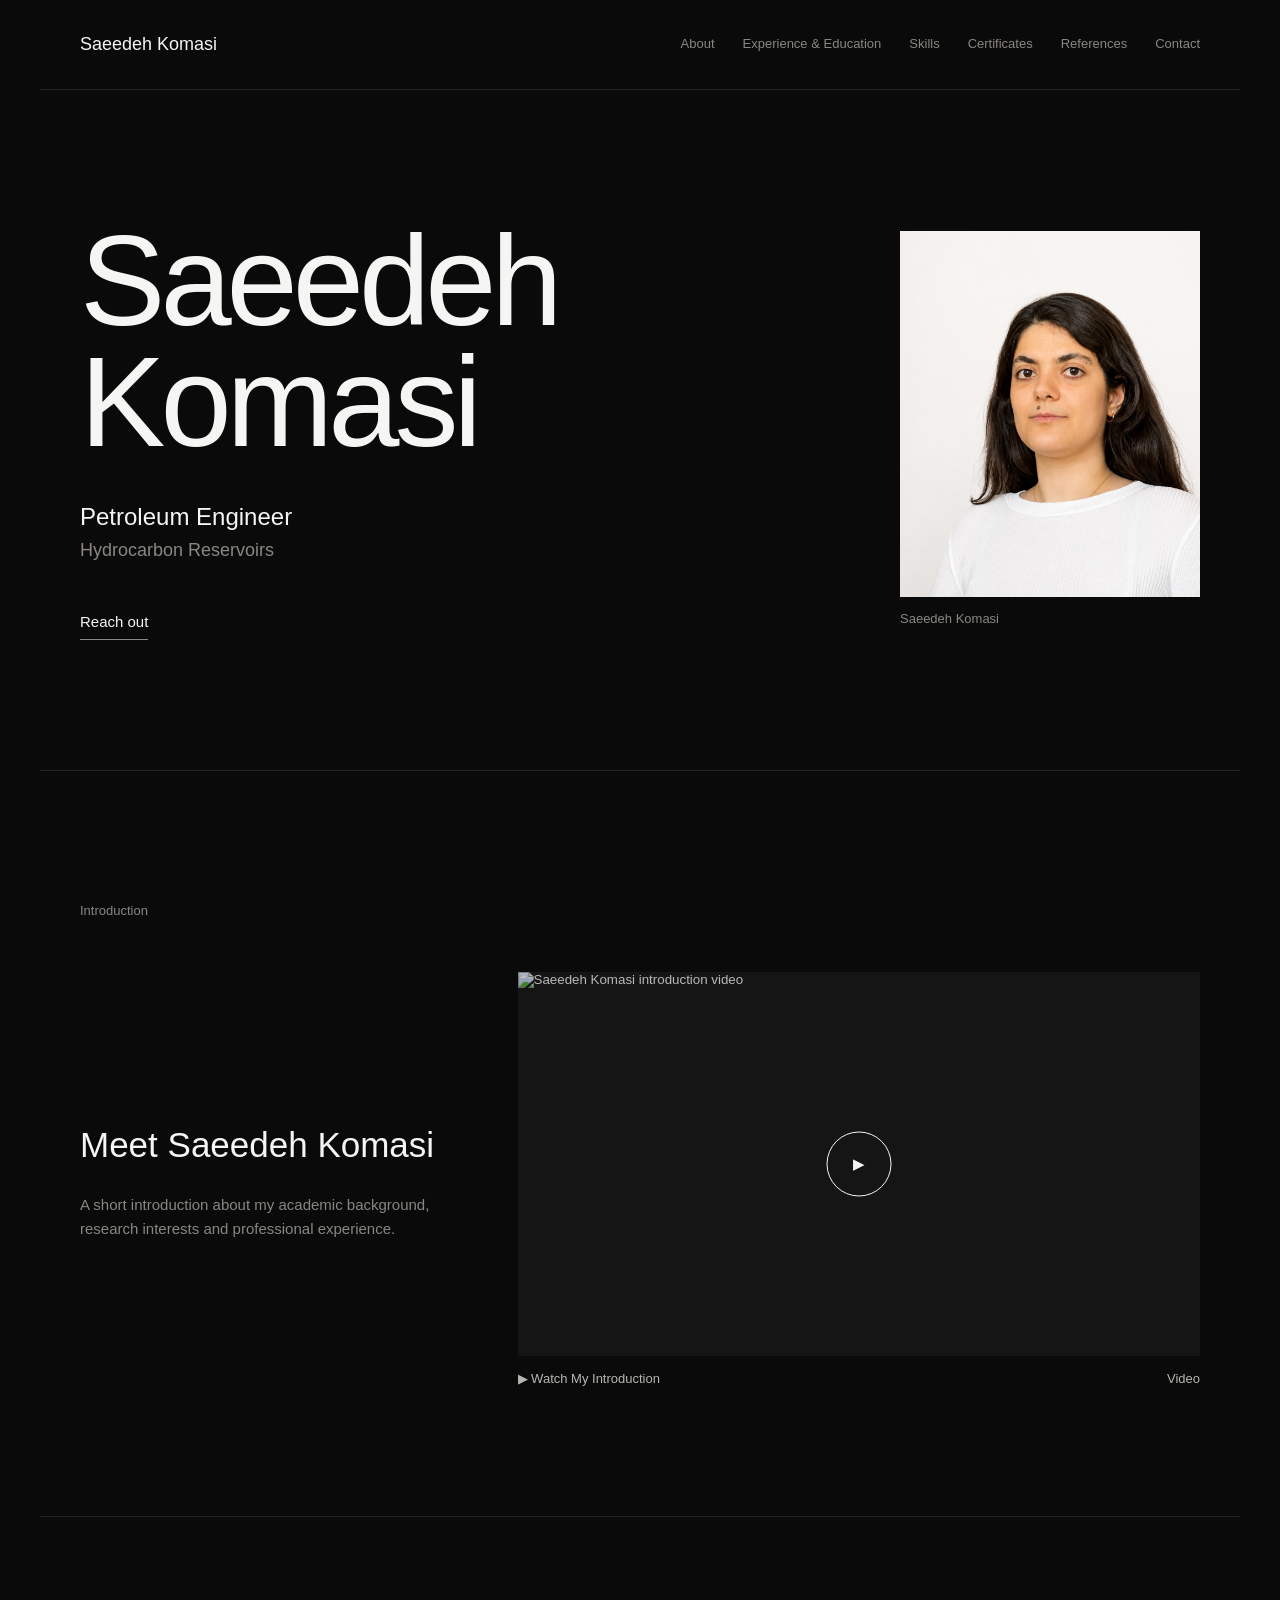
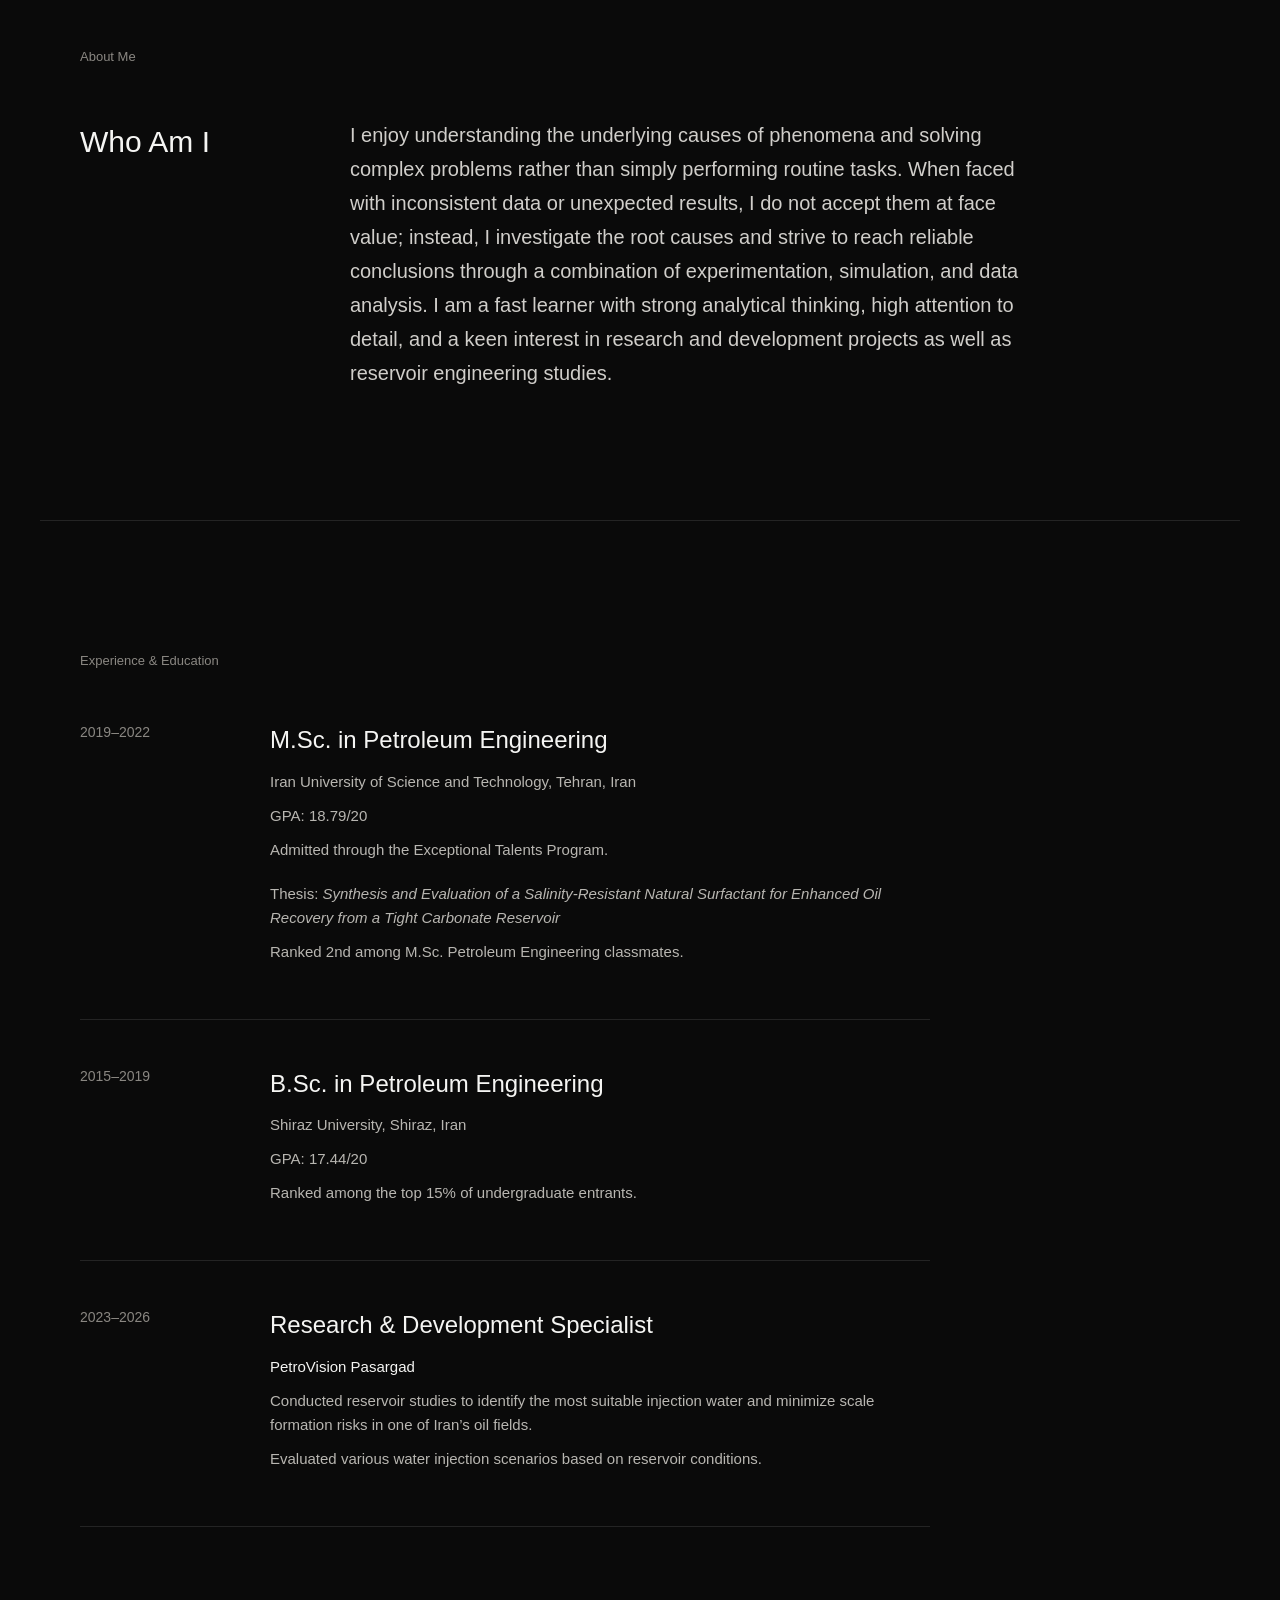
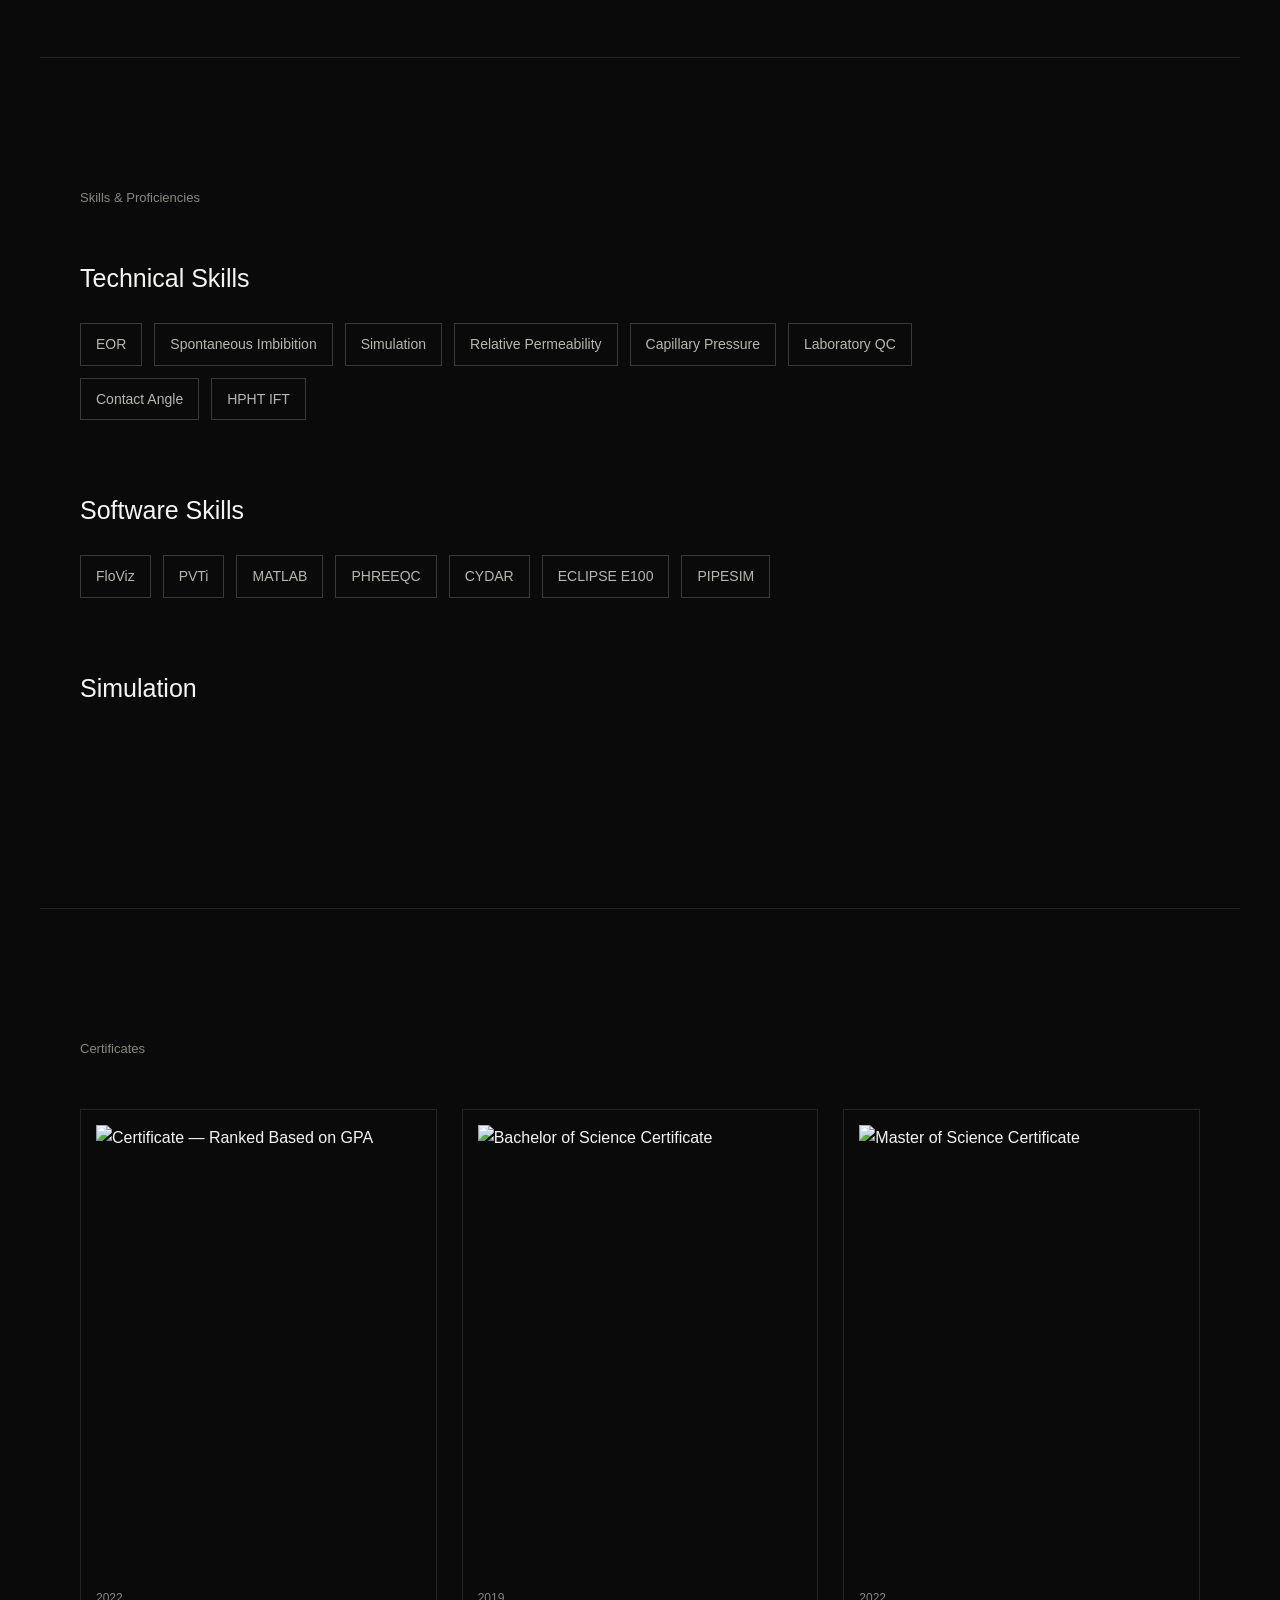
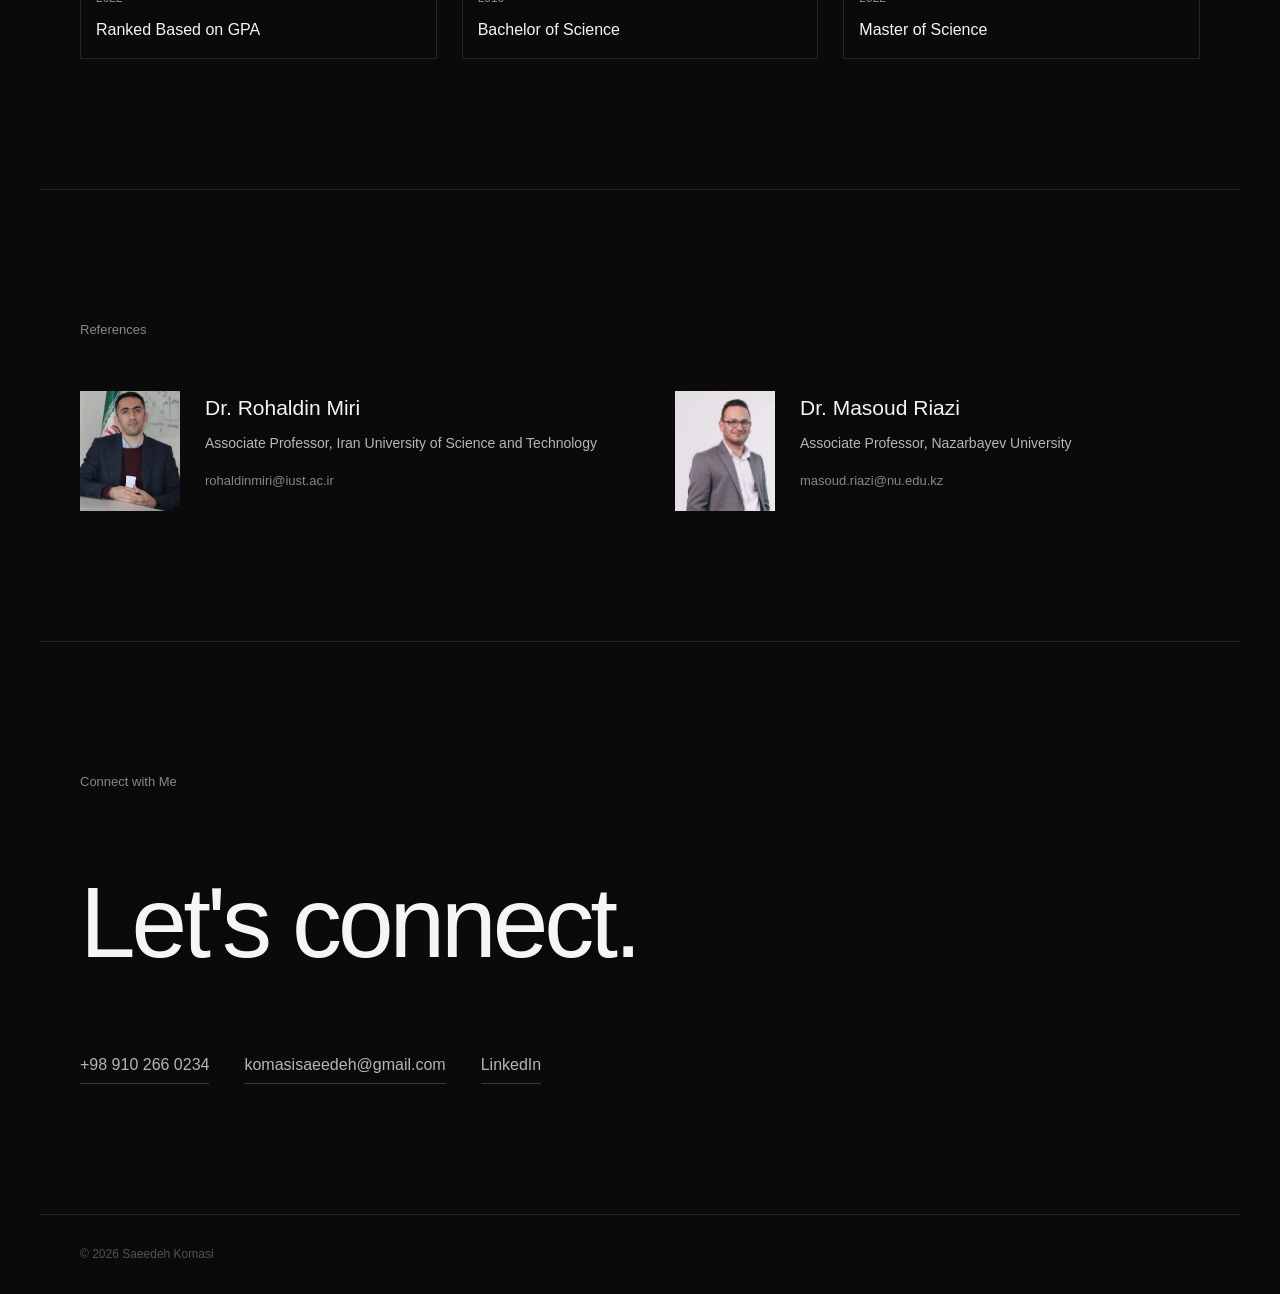
==== commit e3dee62a: "Update index.html" ====
--- a/index.html
+++ b/index.html
@@ -620,7 +620,7 @@
         <video controls
                playsinline>
 
-            <source src="assets/video/introduction.mp4"
+            <source src="introduction.mp4"
                     type="video/mp4">
 
             Your browser does not support the video tag.
--- a/style.css
+++ b/style.css
@@ -1,11 +1,11 @@
-/* =========================================
-   RESET
-========================================= */
+/* ========================================
+   BASIC
+======================================== */
 
 * {
+    box-sizing: border-box;
     margin: 0;
     padding: 0;
-    box-sizing: border-box;
 }
 
 html {
@@ -13,15 +13,16 @@
 }
 
 body {
-    background: #080808;
-    color: #f2f2ef;
+    background: #0A0A0A;
+    color: #F5F5F3;
 
     font-family:
         Arial,
         Helvetica,
         sans-serif;
 
-    line-height: 1.5;
+    font-size: 16px;
+    line-height: 1.6;
 }
 
 a {
@@ -29,1024 +30,702 @@
     text-decoration: none;
 }
 
-button {
-    font: inherit;
-}
-
-
-/* =========================================
-   VARIABLES
-========================================= */
-
-:root {
-
-    --black: #080808;
-
-    --white: #f2f2ef;
-
-    --gray: #8b8b86;
-
-    --dark-gray: #555551;
-
-    --line: #242422;
-
-    --accent: #00ffd5;
-
-}
-
-
-/* =========================================
-   CONTAINER
-========================================= */
-
-.section-container,
-.nav-container,
-.hero-container {
-
-    width: min(1180px, calc(100% - 80px));
-
+a:hover {
+    color: #8A8782;
+}
+
+
+/* ========================================
+   NAVIGATION
+======================================== */
+
+header {
+    width: 100%;
+}
+
+nav {
+    max-width: 1200px;
     margin: auto;
-}
-
-
-/* =========================================
-   NAVIGATION
-========================================= */
-
-.navbar {
-
+
+    padding: 30px 40px;
+
+    display: flex;
+    justify-content: space-between;
+    align-items: center;
+
+    border-bottom: 1px solid #242424;
+}
+
+.logo {
+    font-size: 18px;
+    font-weight: 500;
+}
+
+.nav-links {
+    display: flex;
+    gap: 28px;
+}
+
+.nav-links a {
+    font-size: 13px;
+    color: #8A8782;
+}
+
+.nav-links a:hover {
+    color: #F5F5F3;
+}
+
+
+/* ========================================
+   GENERAL SECTIONS
+======================================== */
+
+section {
+    max-width: 1200px;
+    margin: auto;
+    padding: 130px 40px;
+
+    border-bottom: 1px solid #242424;
+}
+
+.section-label {
+    width: 180px;
+
+    color: #8A8782;
+
+    font-size: 13px;
+
+    margin-bottom: 50px;
+}
+
+.section-content {
+    max-width: 850px;
+}
+
+
+/* ========================================
+   HERO
+======================================== */
+
+.hero {
+    min-height: 75vh;
+
+    display: flex;
+    flex-direction: column;
+    justify-content: center;
+
+    border-bottom: 1px solid #242424;
+}
+
+.hero h1 {
+    font-size: clamp(65px, 10vw, 130px);
+
+    line-height: 0.95;
+
+    font-weight: 400;
+
+    letter-spacing: -5px;
+}
+
+.hero-title {
+    margin-top: 35px;
+
+    font-size: 24px;
+
+    color: #F5F5F3;
+}
+
+.hero-subtitle {
+    font-size: 18px;
+
+    color: #8A8782;
+}
+
+.reach-out {
+    display: inline-block;
+
+    margin-top: 45px;
+
+    width: fit-content;
+
+    border-bottom: 1px solid #8A8782;
+
+    padding-bottom: 5px;
+
+    font-size: 15px;
+}
+
+
+/* ========================================
+   ABOUT
+======================================== */
+
+.about-content {
+    display: grid;
+
+    grid-template-columns: 220px 1fr;
+
+    gap: 50px;
+}
+
+.about-content h2 {
+    font-size: 30px;
+
+    font-weight: 400;
+}
+
+.large-text {
+    max-width: 700px;
+
+    font-size: 20px;
+
+    line-height: 1.7;
+
+    color: #D0CECA;
+}
+
+
+/* ========================================
+   EXPERIENCE
+======================================== */
+
+.item {
+    display: grid;
+
+    grid-template-columns: 150px 1fr;
+
+    gap: 40px;
+
+    padding: 45px 0;
+
+    border-bottom: 1px solid #242424;
+}
+
+.item:first-child {
+    padding-top: 0;
+}
+
+.item-date {
+    color: #8A8782;
+
+    font-size: 14px;
+}
+
+.item h3 {
+    font-size: 24px;
+
+    font-weight: 400;
+
+    margin-bottom: 10px;
+}
+
+.item p {
+    color: #B8B6B1;
+
+    font-size: 15px;
+
+    margin-bottom: 10px;
+}
+
+.company {
+    color: #F5F5F3 !important;
+}
+
+.thesis-title {
+    margin-top: 20px;
+}
+
+
+/* ========================================
+   SKILLS
+======================================== */
+
+.skill-group {
+    margin-bottom: 70px;
+}
+
+.skill-group h2 {
+    font-size: 25px;
+
+    font-weight: 400;
+
+    margin-bottom: 25px;
+}
+
+.skills-list {
+    display: flex;
+
+    flex-wrap: wrap;
+
+    gap: 12px;
+}
+
+.skills-list span {
+    border: 1px solid #3A3937;
+
+    padding: 9px 15px;
+
+    color: #B8B6B1;
+
+    font-size: 14px;
+}
+
+
+/* ========================================
+   CERTIFICATES
+======================================== */
+
+.certificates-list {
+    display: grid;
+
+    grid-template-columns:
+        repeat(3, 1fr);
+
+    gap: 20px;
+}
+
+.certificate {
+    padding: 30px;
+
+    border: 1px solid #242424;
+}
+
+.certificate span {
+    color: #8A8782;
+
+    font-size: 13px;
+}
+
+.certificate h3 {
+    margin-top: 30px;
+
+    font-size: 18px;
+
+    font-weight: 400;
+}
+
+
+/* ========================================
+   REFERENCES
+======================================== */
+
+.references-list {
+    display: grid;
+
+    grid-template-columns: 1fr 1fr;
+
+    gap: 80px;
+}
+
+.reference h3 {
+    font-size: 22px;
+
+    font-weight: 400;
+
+    margin-bottom: 10px;
+}
+
+.reference p {
+    color: #B8B6B1;
+
+    font-size: 14px;
+
+    margin-bottom: 15px;
+}
+
+.reference a {
+    color: #8A8782;
+
+    font-size: 14px;
+}
+
+
+/* ========================================
+   CONTACT
+======================================== */
+
+.contact-content h2 {
+    font-size: clamp(50px, 8vw, 100px);
+
+    font-weight: 400;
+
+    letter-spacing: -4px;
+
+    margin-bottom: 50px;
+}
+
+.contact-links {
+    display: flex;
+
+    flex-wrap: wrap;
+
+    gap: 35px;
+}
+
+.contact-links a {
+    color: #B8B6B1;
+
+    border-bottom: 1px solid #3A3937;
+
+    padding-bottom: 5px;
+}
+
+
+/* ========================================
+   FOOTER
+======================================== */
+
+footer {
+    max-width: 1200px;
+
+    margin: auto;
+
+    padding: 30px 40px;
+}
+
+footer p {
+    color: #55534F;
+
+    font-size: 12px;
+}
+
+
+/* ========================================
+   MOBILE
+======================================== */
+
+@media (max-width: 700px) {
+    .hero {
+        display: block;
+    }
+
+    .hero-photo {
+        width: 75%;
+        max-width: 300px;
+        margin-top: 60px;
+        margin-left: auto;
+    }
+
+    .video-section {
+        grid-template-columns: 1fr;
+        gap: 40px;
+    }
+
+    .certificates-list {
+        grid-template-columns: 1fr;
+    }
+
+    .references-list {
+        grid-template-columns: 1fr;
+        gap: 50px;
+    }
+    nav {
+        padding: 25px 20px;
+    }
+
+    .nav-links {
+        display: none;
+    }
+
+    section {
+        padding: 90px 20px;
+    }
+
+    .hero {
+        min-height: 70vh;
+    }
+
+    .hero h1 {
+        font-size: 65px;
+
+        letter-spacing: -3px;
+    }
+
+    .hero-title {
+        font-size: 20px;
+    }
+
+    .about-content {
+        display: block;
+    }
+
+    .about-content h2 {
+        margin-bottom: 30px;
+    }
+
+    .large-text {
+        font-size: 17px;
+    }
+
+    .item {
+        grid-template-columns: 1fr;
+
+        gap: 10px;
+
+        padding: 35px 0;
+    }
+
+    .certificates-list {
+        grid-template-columns: 1fr;
+    }
+
+    .references-list {
+        grid-template-columns: 1fr;
+
+        gap: 50px;
+    }
+
+    .contact-links {
+        flex-direction: column;
+
+        gap: 20px;
+    }
+
+    footer {
+        padding: 25px 20px;
+    }
+
+}
+/* ========================================
+   HERO PHOTO
+======================================== */
+
+.hero {
+    display: grid;
+    grid-template-columns: 1fr 300px;
+    gap: 100px;
+    align-items: center;
+}
+
+.hero-photo img {
+    width: 100%;
+    aspect-ratio: 0.82;
+    object-fit: cover;
+    display: block;
+}
+
+.hero-photo p {
+    margin-top: 12px;
+    color: #8A8782;
+    font-size: 13px;
+}
+
+
+/* ========================================
+   INTRODUCTION VIDEO
+======================================== */
+
+.video-section {
+    display: grid;
+    grid-template-columns: 0.7fr 1.3fr;
+    gap: 70px;
+    align-items: center;
+}
+
+.video-information h2 {
+    font-size: 35px;
+    font-weight: 400;
+    margin-bottom: 20px;
+}
+
+.video-information p {
+    color: #8A8782;
+    font-size: 15px;
+    max-width: 400px;
+}
+
+.video-card {
+    background: none;
+    border: none;
+    color: inherit;
+    cursor: pointer;
+    text-align: left;
+}
+
+.video-card-image {
+    position: relative;
+    width: 100%;
+    aspect-ratio: 16 / 9;
+    overflow: hidden;
+    background: #151515;
+}
+
+.video-card-image img {
+    width: 100%;
+    height: 100%;
+    object-fit: cover;
+    display: block;
+    filter: brightness(0.75);
+    transition: 0.3s ease;
+}
+
+.video-card:hover .video-card-image img {
+    filter: brightness(0.95);
+}
+
+.play-button {
     position: absolute;
-
-    top: 0;
-    left: 0;
-
+    left: 50%;
+    top: 50%;
+
+    transform: translate(-50%, -50%);
+
+    width: 65px;
+    height: 65px;
+
+    border: 1px solid #F5F5F3;
+    border-radius: 50%;
+
+    display: flex;
+    align-items: center;
+    justify-content: center;
+
+    font-size: 15px;
+}
+
+.video-card-title {
+    display: flex;
+    justify-content: space-between;
+
+    padding-top: 15px;
+
+    font-size: 13px;
+
+    color: #B8B6B1;
+}
+
+
+/* ========================================
+   CERTIFICATES
+======================================== */
+
+.certificates-list {
+    display: grid;
+    grid-template-columns: repeat(3, 1fr);
+    gap: 25px;
+}
+
+.certificate {
+    border: 1px solid #242424;
+    padding: 15px;
+    transition: 0.3s ease;
+}
+
+.certificate:hover {
+    border-color: #55534F;
+}
+
+.certificate img {
     width: 100%;
-
-    z-index: 100;
-
-}
-
-.nav-container {
-
-    height: 90px;
-
+    aspect-ratio: 1 / 1.35;
+    object-fit: cover;
+    display: block;
+    margin-bottom: 20px;
+}
+
+.certificate span {
+    color: #8A8782;
+    font-size: 12px;
+}
+
+.certificate h3 {
+    margin-top: 8px;
+    font-size: 16px;
+    font-weight: 400;
+}
+
+
+/* ========================================
+   REFERENCES WITH PHOTOS
+======================================== */
+
+.references-list {
+    display: grid;
+    grid-template-columns: 1fr 1fr;
+    gap: 70px;
+}
+
+.reference {
+    display: grid;
+    grid-template-columns: 100px 1fr;
+    gap: 25px;
+    align-items: start;
+}
+
+.reference img {
+    width: 100px;
+    height: 120px;
+    object-fit: cover;
+    filter: grayscale(15%);
+}
+
+.reference h3 {
+    font-size: 21px;
+    font-weight: 400;
+    margin-bottom: 8px;
+}
+
+.reference p {
+    color: #B8B6B1;
+    font-size: 14px;
+    margin-bottom: 12px;
+}
+
+.reference a {
+    color: #8A8782;
+    font-size: 13px;
+}
+
+
+/* ========================================
+   VIDEO MODAL
+======================================== */
+
+.video-modal {
+    position: fixed;
+
+    inset: 0;
+
+    background: rgba(0, 0, 0, 0.95);
+
+    display: none;
+
+    align-items: center;
+    justify-content: center;
+
+    z-index: 9999;
+
+    padding: 40px;
+}
+
+.video-modal.show {
     display: flex;
-
-    align-items: center;
-
-    justify-content: space-between;
-
-    border-bottom: 1px solid var(--line);
-
-}
-
-.logo {
-
-    font-size: 22px;
-
-    font-weight: 600;
-
-    letter-spacing: -1px;
-
-}
-
-.logo span {
-
-    color: var(--accent);
-
-}
-
-
-.nav-menu {
-
-    display: flex;
-
-    align-items: center;
-
-    gap: 35px;
-
-}
-
-.nav-menu a {
-
-    font-size: 11px;
-
-    letter-spacing: 1px;
-
-    text-transform: uppercase;
-
-    color: var(--gray);
-
-    transition: 0.25s ease;
-
-}
-
-.nav-menu a:hover {
-
-    color: var(--white);
-
-}
-
-
-/* =========================================
-   HERO
-========================================= */
-
-.hero {
-
-    min-height: 100vh;
-
-    display: flex;
-
-    align-items: center;
-
-    padding-top: 90px;
-
-}
-
-.hero-container {
-
-    display: grid;
-
-    grid-template-columns:
-        1fr
-        380px;
-
-    gap: 100px;
-
-    align-items: center;
-
-}
-
-
-.eyebrow {
-
-    color: var(--accent);
-
-    font-size: 10px;
-
-    letter-spacing: 2px;
-
-    margin-bottom: 30px;
-
-}
-
-
-.hero h1 {
-
-    font-size: clamp(80px, 11vw, 145px);
-
-    line-height: 0.82;
-
-    letter-spacing: -8px;
-
-    font-weight: 500;
-
-}
-
-.hero h1 span {
-
-    color: var(--gray);
-
-}
-
-
-.hero-title {
-
-    margin-top: 40px;
-
-    font-size: 17px;
-
-    color: var(--white);
-
-}
-
-
-.hero-description {
-
-    max-width: 450px;
-
-    margin-top: 12px;
-
-    color: var(--gray);
-
-    font-size: 14px;
-
-}
-
-
-.hero-links {
-
-    display: flex;
-
-    gap: 30px;
-
-    margin-top: 45px;
-
-}
-
-.hero-links a {
-
-    font-size: 12px;
-
-    border-bottom: 1px solid var(--gray);
-
-    padding-bottom: 6px;
-
-    transition: 0.25s ease;
-
-}
-
-.hero-links a span {
-
-    margin-left: 10px;
-
-}
-
-.hero-links a:hover {
-
-    color: var(--accent);
-
-    border-color: var(--accent);
-
-}
-
-
-/* =========================================
-   HERO IMAGE
-========================================= */
-
-.hero-image {
-
+}
+
+.video-modal-inner {
+    position: relative;
+
+    width: min(1000px, 100%);
+}
+
+.video-modal video {
     width: 100%;
-
-    aspect-ratio: 0.82;
-
-    overflow: hidden;
-
-}
-
-.hero-image img {
-
-    width: 100%;
-
-    height: 100%;
-
-    object-fit: cover;
-
-    filter:
-        grayscale(20%)
-        brightness(0.92);
-
-    transition: 0.5s ease;
-
-}
-
-.hero-image:hover img {
-
-    filter:
-        grayscale(0%)
-        brightness(1);
-
-    transform: scale(1.02);
-
-}
-
-
-/* =========================================
-   SECTION TOP
-========================================= */
-
-.section-top {
-
-    display: flex;
-
-    justify-content: space-between;
-
-    align-items: center;
-
-    padding-bottom: 20px;
-
-    border-bottom: 1px solid var(--line);
-
-    margin-bottom: 70px;
-
-}
-
-.section-top span {
-
-    font-size: 10px;
-
-    letter-spacing: 1.5px;
-
-    text-transform: uppercase;
-
-    color: var(--gray);
-
-}
-
-
-/* =========================================
-   INTRO VIDEO
-========================================= */
-
-.intro-video {
-
-    padding: 100px 0;
-
-    border-top: 1px solid var(--line);
-
-}
-
-
-.video-trigger {
-
-    width: 100%;
+    max-height: 85vh;
+    display: block;
+}
+
+.video-close {
+    position: absolute;
+
+    right: 0;
+    top: -45px;
 
     border: none;
-
-    background: transparent;
-
-    color: var(--white);
+    background: none;
+
+    color: white;
+
+    font-size: 32px;
 
     cursor: pointer;
-
-}
-
-
-.video-placeholder {
-
-    height: 400px;
-
-    border: 1px solid var(--line);
-
-    display: flex;
-
-    align-items: center;
-
-    justify-content: center;
-
-    gap: 20px;
-
-    transition: 0.3s ease;
-
-}
-
-.video-placeholder:hover {
-
-    border-color: var(--gray);
-
-}
-
-
-.play-button {
-
-    width: 55px;
-
-    height: 55px;
-
-    border: 1px solid var(--gray);
-
-    border-radius: 50%;
-
-    display: flex;
-
-    align-items: center;
-
-    justify-content: center;
-
-    font-size: 13px;
-
-    padding-left: 3px;
-
-}
-
-
-/* =========================================
-   ABOUT
-========================================= */
-
-.about {
-
-    padding: 150px 0;
-
-}
-
-
-.about-content {
-
-    display: grid;
-
-    grid-template-columns: 1.2fr 0.8fr;
-
-    gap: 100px;
-
-}
-
-
-.about h2 {
-
-    max-width: 750px;
-
-    font-size: clamp(45px, 6vw, 78px);
-
-    line-height: 0.95;
-
-    letter-spacing: -4px;
-
-    font-weight: 500;
-
-}
-
-
-.about-text {
-
-    padding-top: 10px;
-
-}
-
-.about-text p {
-
-    color: var(--gray);
-
-    font-size: 15px;
-
-    margin-bottom: 25px;
-
-}
-
-
-/* =========================================
-   RESEARCH
-========================================= */
-
-.research {
-
-    padding: 150px 0;
-
-    border-top: 1px solid var(--line);
-
-}
-
-
-.research-list {
-
-    border-top: 1px solid var(--line);
-
-}
-
-
-.research-item {
-
-    display: grid;
-
-    grid-template-columns: 80px 1fr;
-
-    align-items: center;
-
-    padding: 30px 0;
-
-    border-bottom: 1px solid var(--line);
-
-    transition: 0.3s ease;
-
-}
-
-
-.research-item span {
-
-    color: var(--dark-gray);
-
-    font-size: 11px;
-
-}
-
-
-.research-item h3 {
-
-    font-size: clamp(28px, 4vw, 48px);
-
-    font-weight: 400;
-
-    letter-spacing: -2px;
-
-}
-
-
-.research-item:hover h3 {
-
-    color: var(--accent);
-
-}
-
-
-.research-more {
-
-    margin-top: 35px;
-
-    text-align: right;
-
-}
-
-
-.research-more a {
-
-    font-size: 12px;
-
-    color: var(--gray);
-
-}
-
-
-.research-more a span {
-
-    margin-left: 10px;
-
-    color: var(--accent);
-
-}
-
-
-/* =========================================
-   EXPERIENCE
-========================================= */
-
-.experience {
-
-    padding: 150px 0;
-
-    border-top: 1px solid var(--line);
-
-}
-
-
-.experience-list {
-
-    border-top: 1px solid var(--line);
-
-}
-
-
-.experience-row {
-
-    display: grid;
-
-    grid-template-columns: 180px 1fr;
-
-    padding: 30px 0;
-
-    border-bottom: 1px solid var(--line);
-
-}
-
-
-.experience-year {
-
-    color: var(--gray);
-
-    font-size: 12px;
-
-}
-
-
-.experience-row h3 {
-
-    font-size: 21px;
-
-    font-weight: 400;
-
-}
-
-
-.experience-row p {
-
-    margin-top: 5px;
-
-    color: var(--gray);
-
-    font-size: 13px;
-
-}
-
-
-/* =========================================
-   EDUCATION
-========================================= */
-
-.education {
-
-    padding: 150px 0;
-
-    border-top: 1px solid var(--line);
-
-}
-
-
-.education-main {
-
-    display: grid;
-
-    grid-template-columns: 1fr 1fr;
-
-    gap: 100px;
-
-}
-
-
-.degree {
-
-    color: var(--accent);
-
-    font-size: 11px;
-
-    letter-spacing: 1px;
-
-    text-transform: uppercase;
-
-    margin-bottom: 15px;
-
-}
-
-
-.education h3 {
-
-    font-size: 27px;
-
-    line-height: 1.1;
-
-    font-weight: 400;
-
-}
-
-
-.education span {
-
-    display: block;
-
-    color: var(--gray);
-
-    font-size: 12px;
-
-    margin-top: 15px;
-
-}
-
-
-/* =========================================
-   CONTACT
-========================================= */
-
-.contact {
-
-    padding: 170px 0;
-
-    border-top: 1px solid var(--line);
-
-}
-
-
-.contact h2 {
-
-    font-size: clamp(70px, 10vw, 135px);
-
-    line-height: 0.85;
-
-    letter-spacing: -7px;
-
-    font-weight: 500;
-
-    margin-bottom: 70px;
-
-}
-
-
-.contact-links {
-
-    display: flex;
-
-    gap: 45px;
-
-}
-
-
-.contact-links a {
-
-    color: var(--gray);
-
-    font-size: 13px;
-
-    border-bottom: 1px solid var(--line);
-
-    padding-bottom: 8px;
-
-}
-
-
-.contact-links a:hover {
-
-    color: var(--accent);
-
-    border-color: var(--accent);
-
-}
-
-
-.contact-links span {
-
-    margin-left: 10px;
-
-}
-
-
-/* =========================================
-   VIDEO MODAL
-========================================= */
-
-.video-modal {
-
-    position: fixed;
-
-    inset: 0;
-
-    z-index: 1000;
-
-    background: rgba(0,0,0,0.94);
-
-    display: none;
-
-    align-items: center;
-
-    justify-content: center;
-
-    padding: 40px;
-
-}
-
-
-.video-modal.show {
-
-    display: flex;
-
-}
-
-
-.video-modal-inner {
-
-    position: relative;
-
-    width: min(1000px, 100%);
-
-}
-
-
-.video-modal video {
-
-    width: 100%;
-
-    display: block;
-
-    max-height: 80vh;
-
-}
-
-
-.video-close {
-
-    position: absolute;
-
-    top: -45px;
-
-    right: 0;
-
-    background: none;
-
-    border: none;
-
-    color: white;
-
-    font-size: 30px;
-
-    cursor: pointer;
-
-}
-
-
-/* =========================================
-   FOOTER
-========================================= */
-
-footer {
-
-    border-top: 1px solid var(--line);
-
-}
-
-
-.footer-container {
-
-    width: min(1180px, calc(100% - 80px));
-
-    margin: auto;
-
-    padding: 25px 0;
-
-    display: flex;
-
-    justify-content: space-between;
-
-}
-
-
-.footer-container span {
-
-    color: var(--dark-gray);
-
-    font-size: 10px;
-
-}
-
-
-/* =========================================
-   MOBILE
-========================================= */
-
-@media (max-width: 800px) {
-
-    .section-container,
-    .nav-container,
-    .hero-container,
-    .footer-container {
-
-        width: min(100% - 40px, 600px);
-
-    }
-
-
-    .nav-container {
-
-        height: 75px;
-
-    }
-
-
-    .nav-menu {
-
-        gap: 15px;
-
-    }
-
-
-    .nav-menu a {
-
-        font-size: 9px;
-
-    }
-
-
-    .hero {
-
-        padding-top: 130px;
-
-        padding-bottom: 80px;
-
-    }
-
-
-    .hero-container {
-
-        grid-template-columns: 1fr;
-
-        gap: 60px;
-
-    }
-
-
-    .hero h1 {
-
-        font-size: 80px;
-
-        letter-spacing: -5px;
-
-    }
-
-
-    .hero-image {
-
-        width: 75%;
-
-        max-width: 350px;
-
-        margin-left: auto;
-
-    }
-
-
-    .about-content {
-
-        grid-template-columns: 1fr;
-
-        gap: 50px;
-
-    }
-
-
-    .education-main {
-
-        grid-template-columns: 1fr;
-
-        gap: 60px;
-
-    }
-
-
-    .contact-links {
-
-        flex-direction: column;
-
-        gap: 20px;
-
-        align-items: flex-start;
-
-    }
-
-}
-
-
-@media (max-width: 500px) {
-
-    .nav-menu a:nth-child(1),
-    .nav-menu a:nth-child(2) {
-
-        display: none;
-
-    }
-
-
-    .hero h1 {
-
-        font-size: 65px;
-
-    }
-
-
-    .hero-image {
-
-        width: 100%;
-
-    }
-
-
-    .video-placeholder {
-
-        height: 250px;
-
-    }
-
-
-    .about,
-    .research,
-    .experience,
-    .education {
-
-        padding: 100px 0;
-
-    }
-
-
-    .contact {
-
-        padding: 110px 0;
-
-    }
-
-
-    .contact h2 {
-
-        letter-spacing: -4px;
-
-    }
-
-
-    .experience-row {
-
-        grid-template-columns: 1fr;
-
-        gap: 10px;
-
-    }
-
-
-    .research-item {
-
-        grid-template-columns: 45px 1fr;
-
-    }
-
-
-    .research-item h3 {
-
-        font-size: 25px;
-
-    }
-
-}
+}
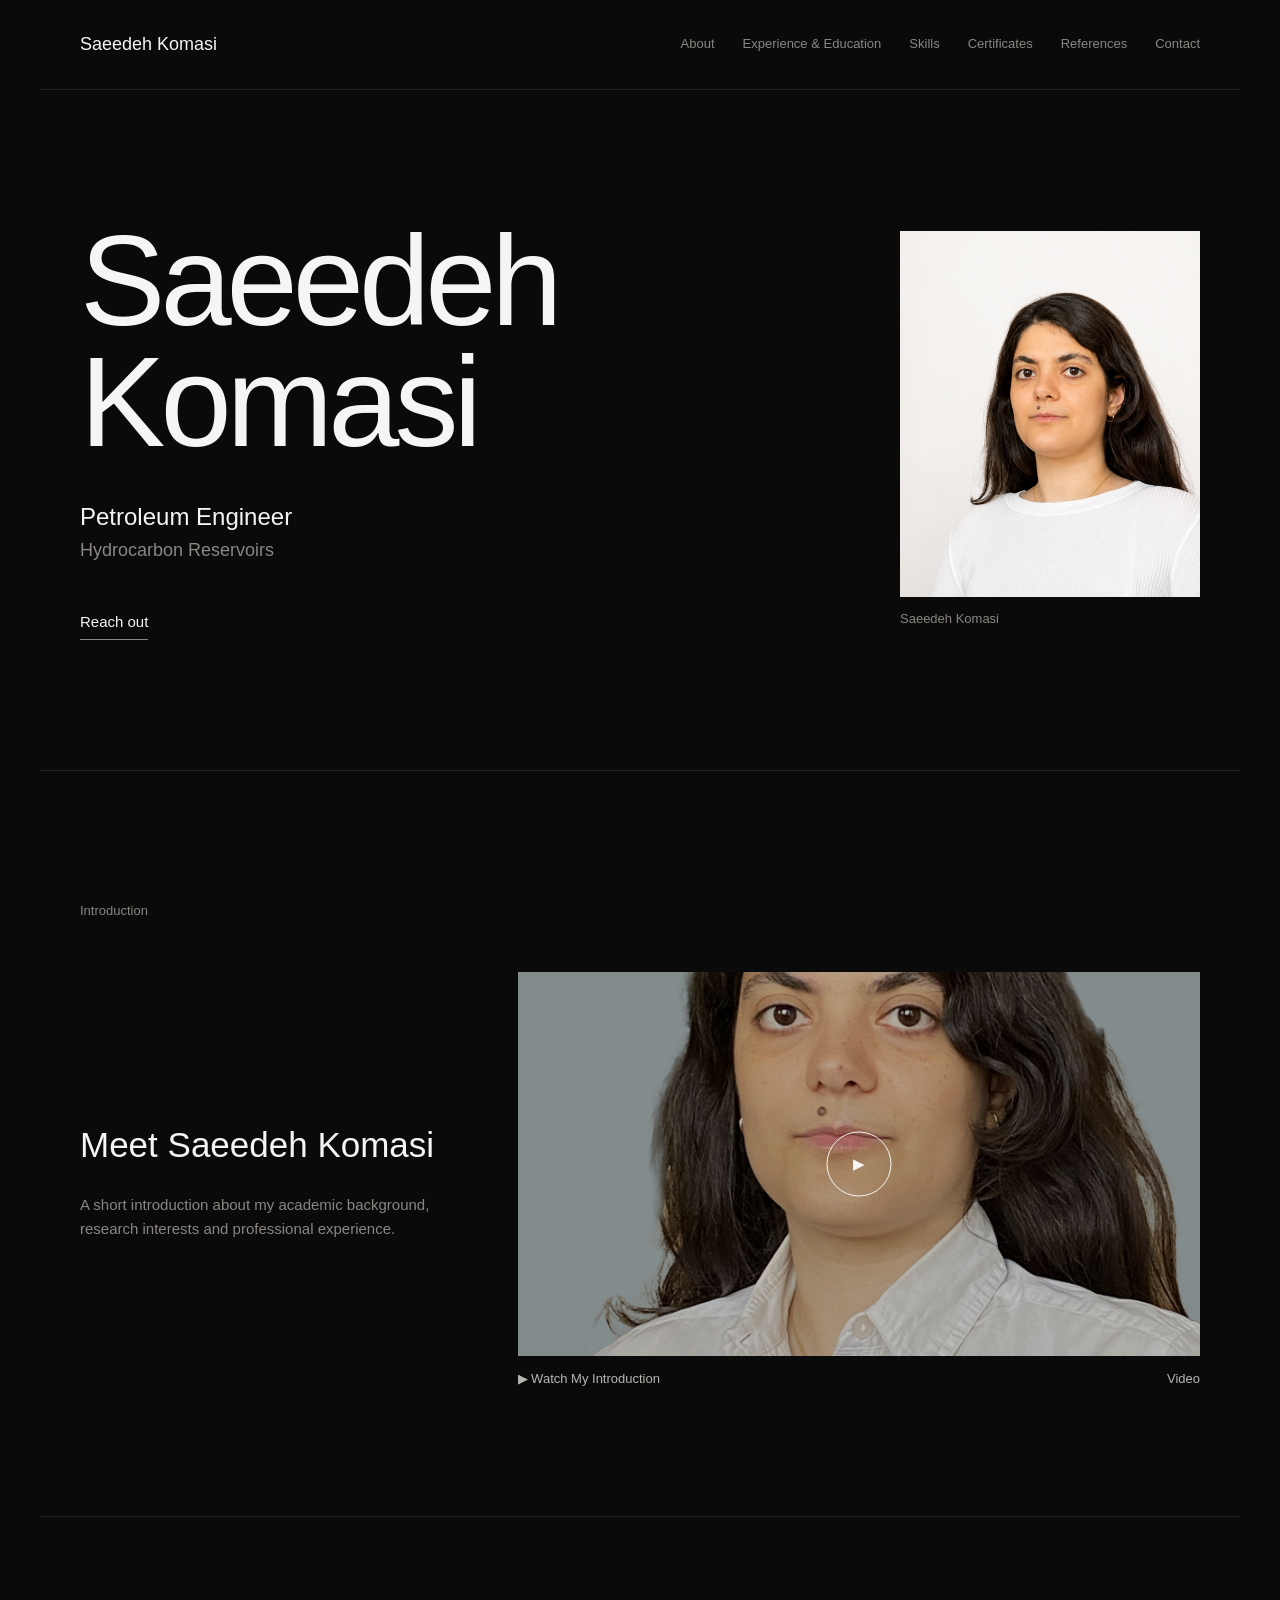
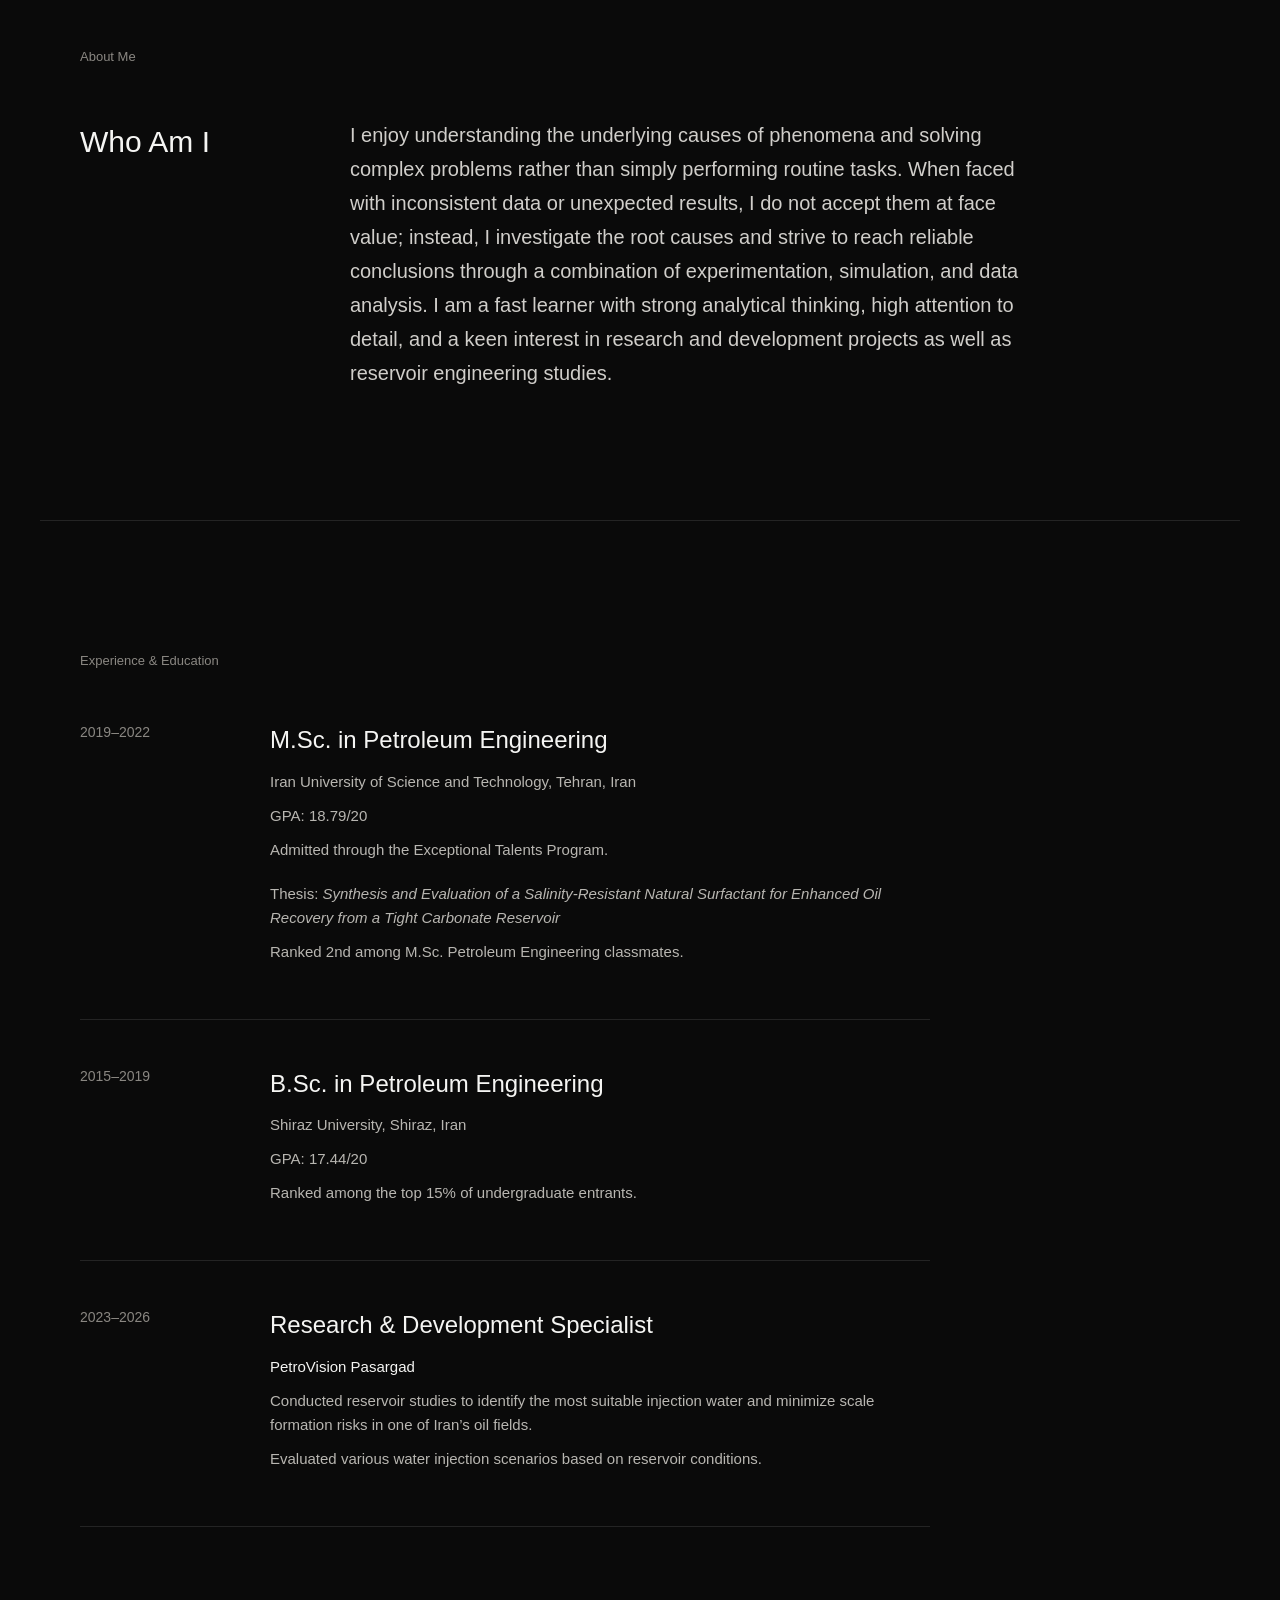
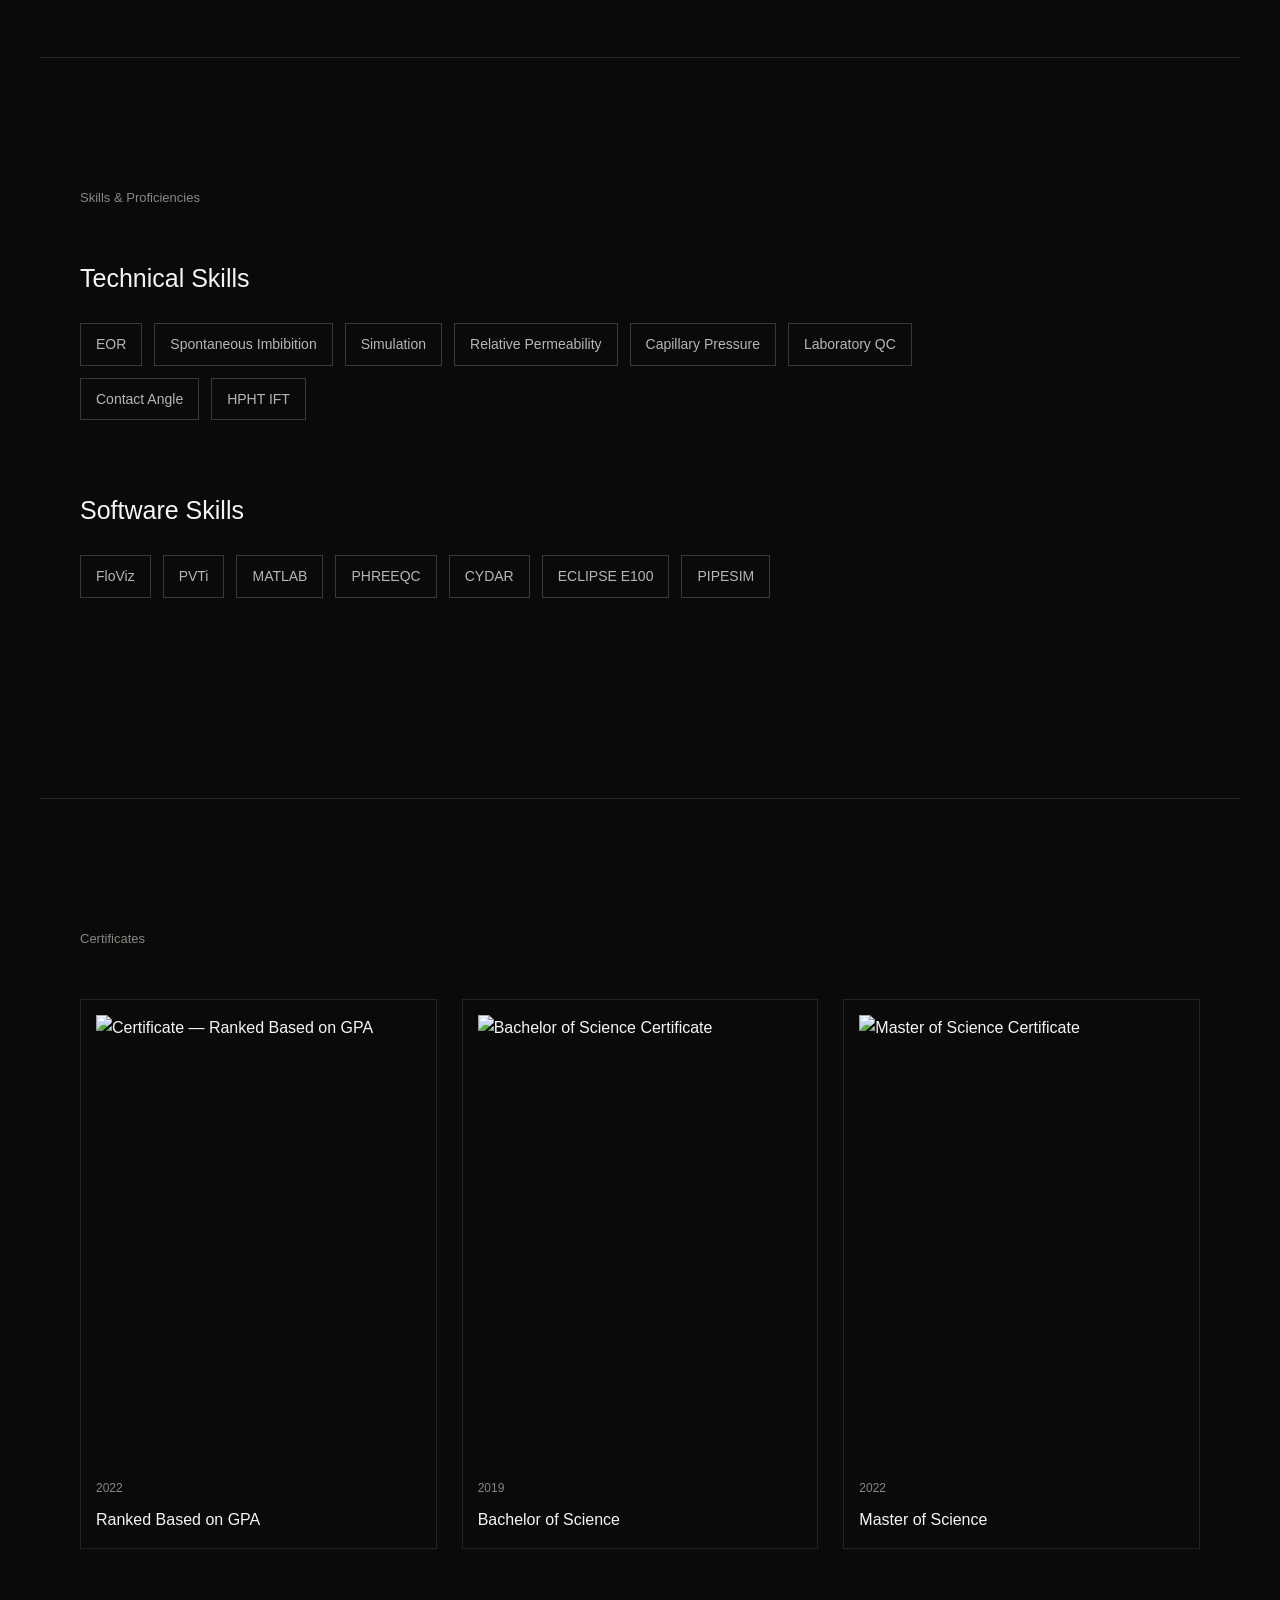
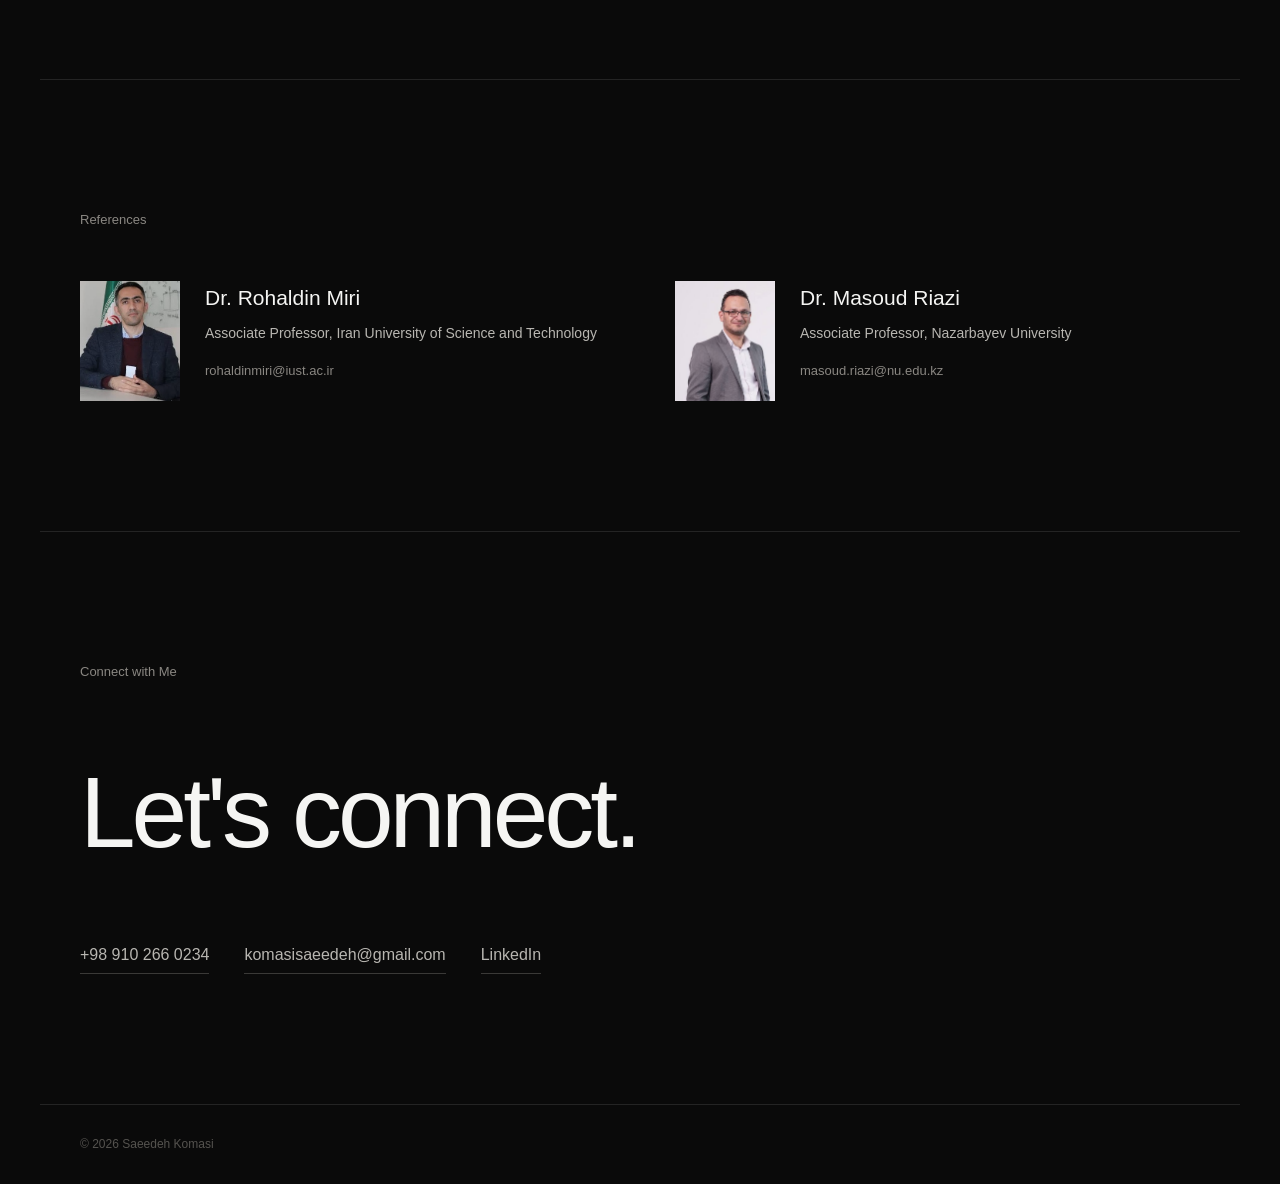
==== commit 28c336b8: "Update index.html" ====
--- a/index.html
+++ b/index.html
@@ -379,15 +379,6 @@
 
         </div>
 
-
-        <div class="skill-group">
-
-            <h2>
-                Simulation
-            </h2>
-
-        </div>
-
     </div>
 
 </section>
--- a/style.css
+++ b/style.css
@@ -712,6 +712,11 @@
     width: 100%;
     max-height: 85vh;
     display: block;
+       filter:
+        brightness(1.12)
+        saturate(0.65)
+        grayscale(0.08)
+        contrast(0.96);
 }
 
 .video-close {
